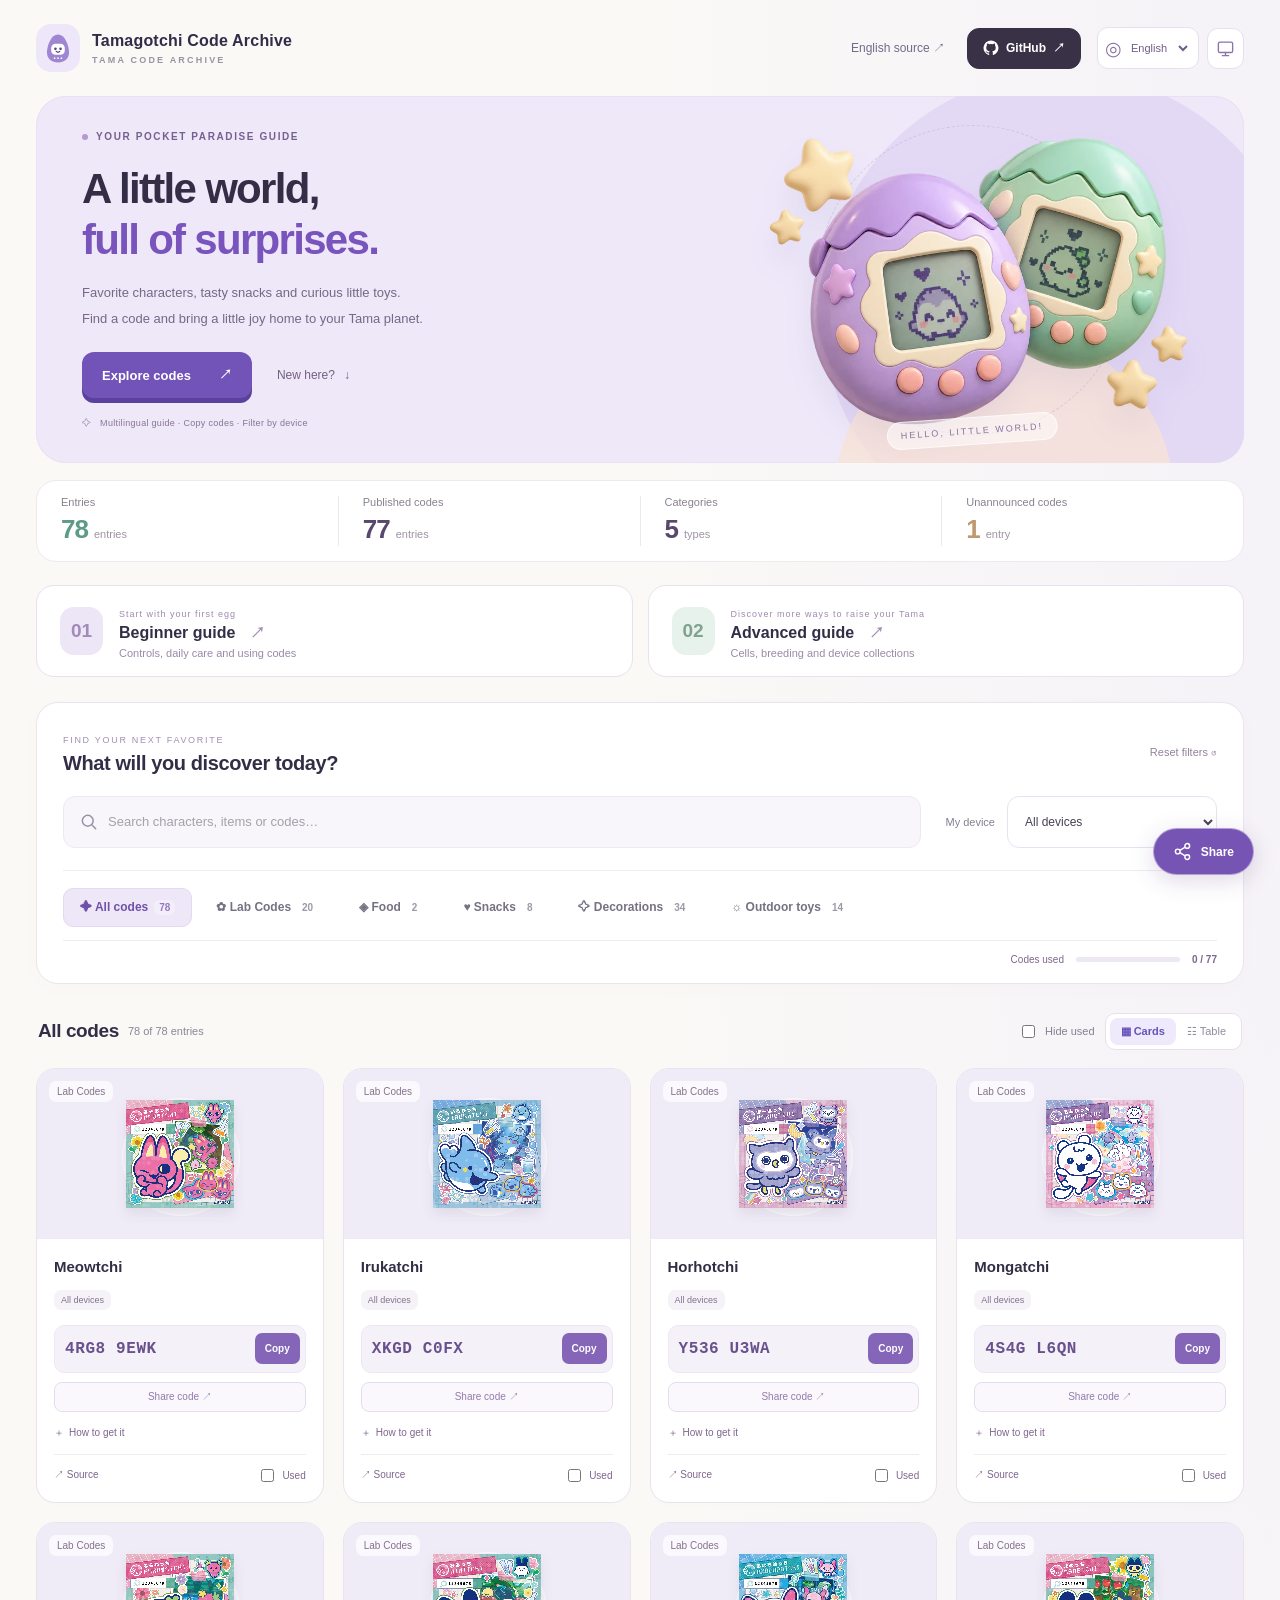
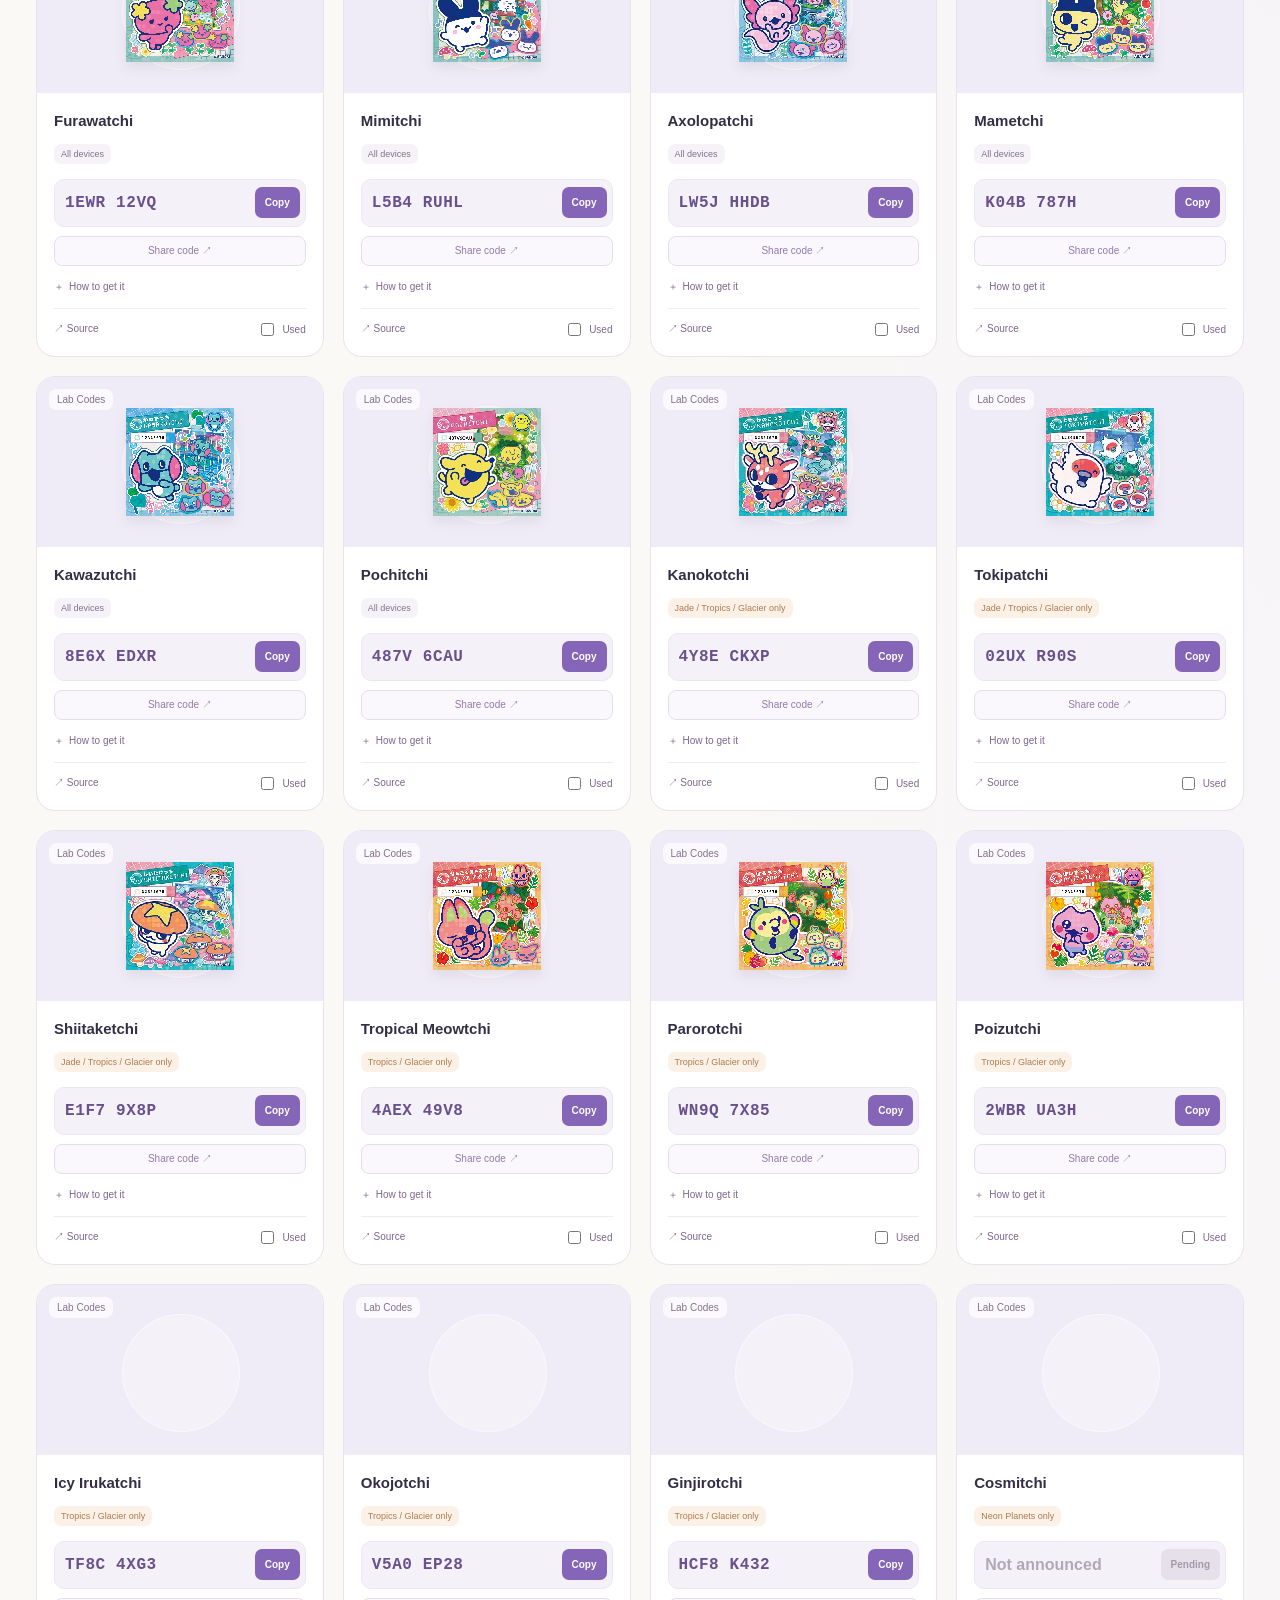
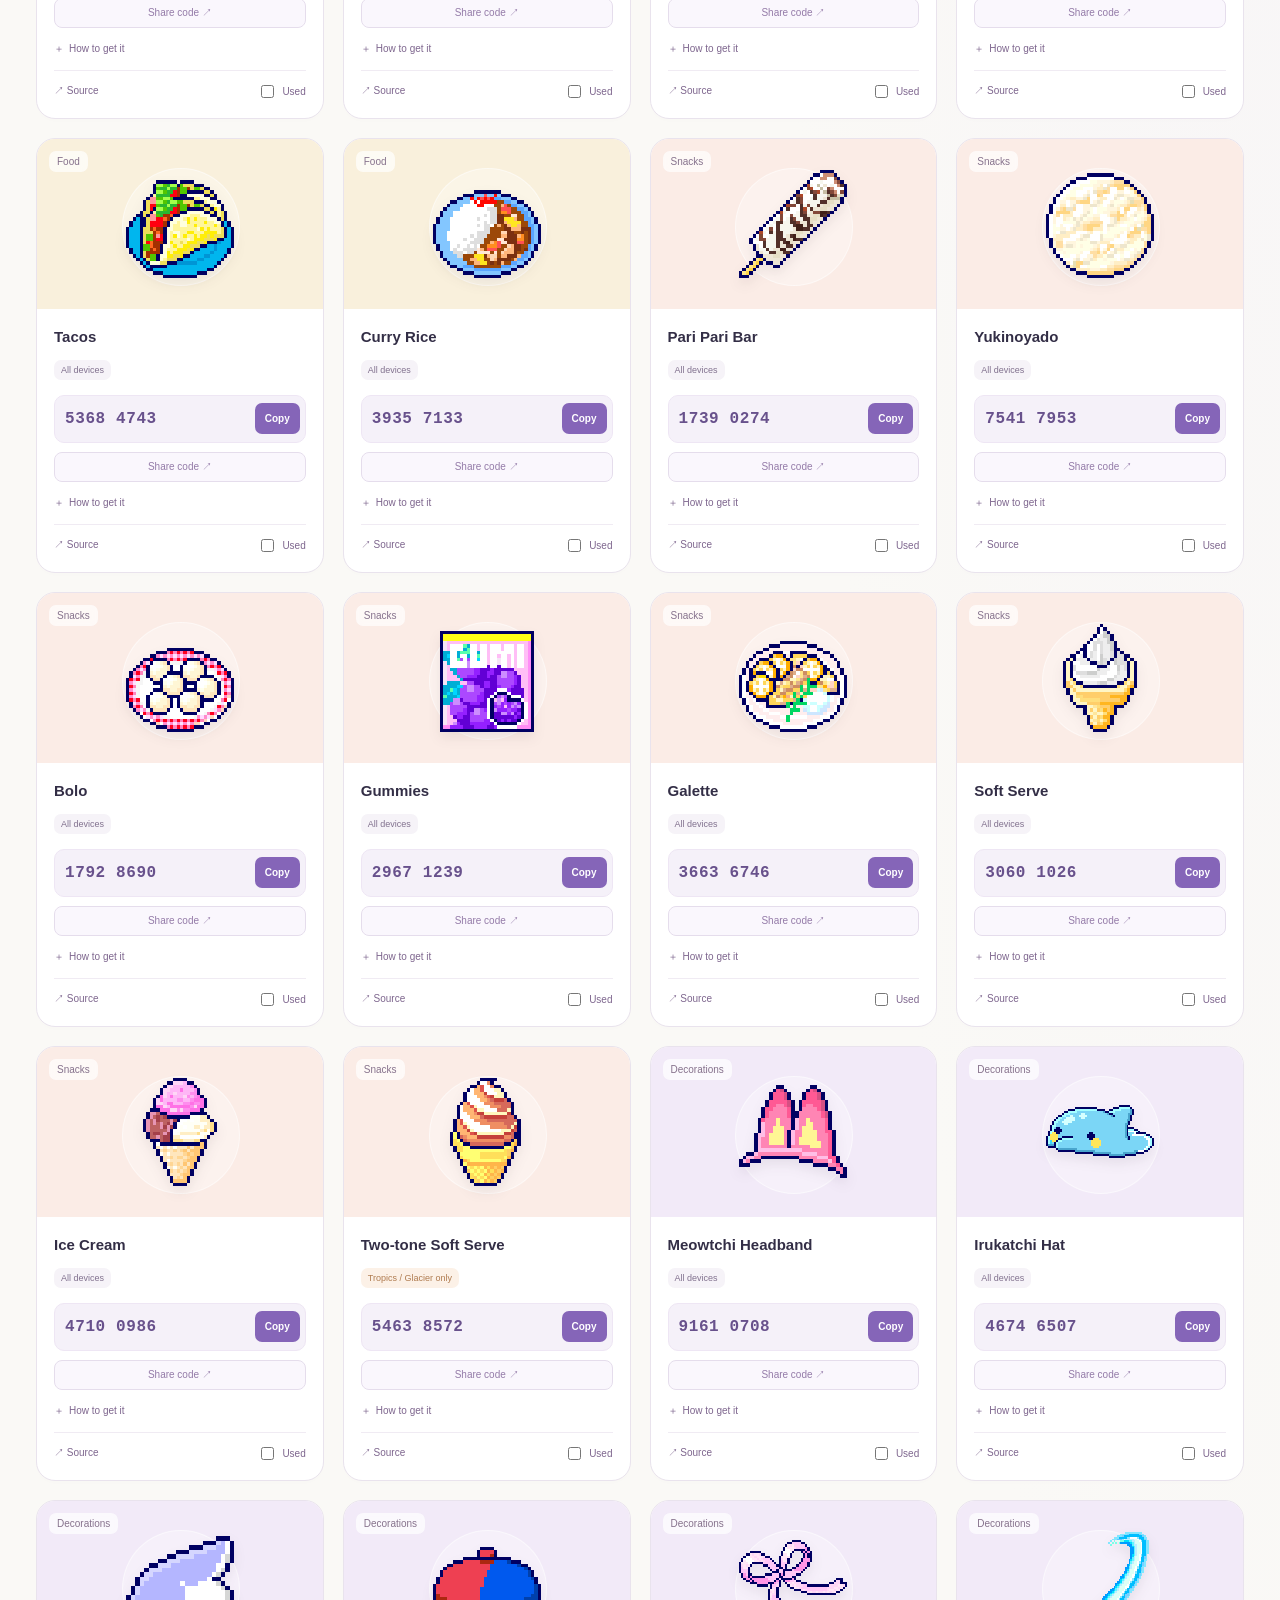
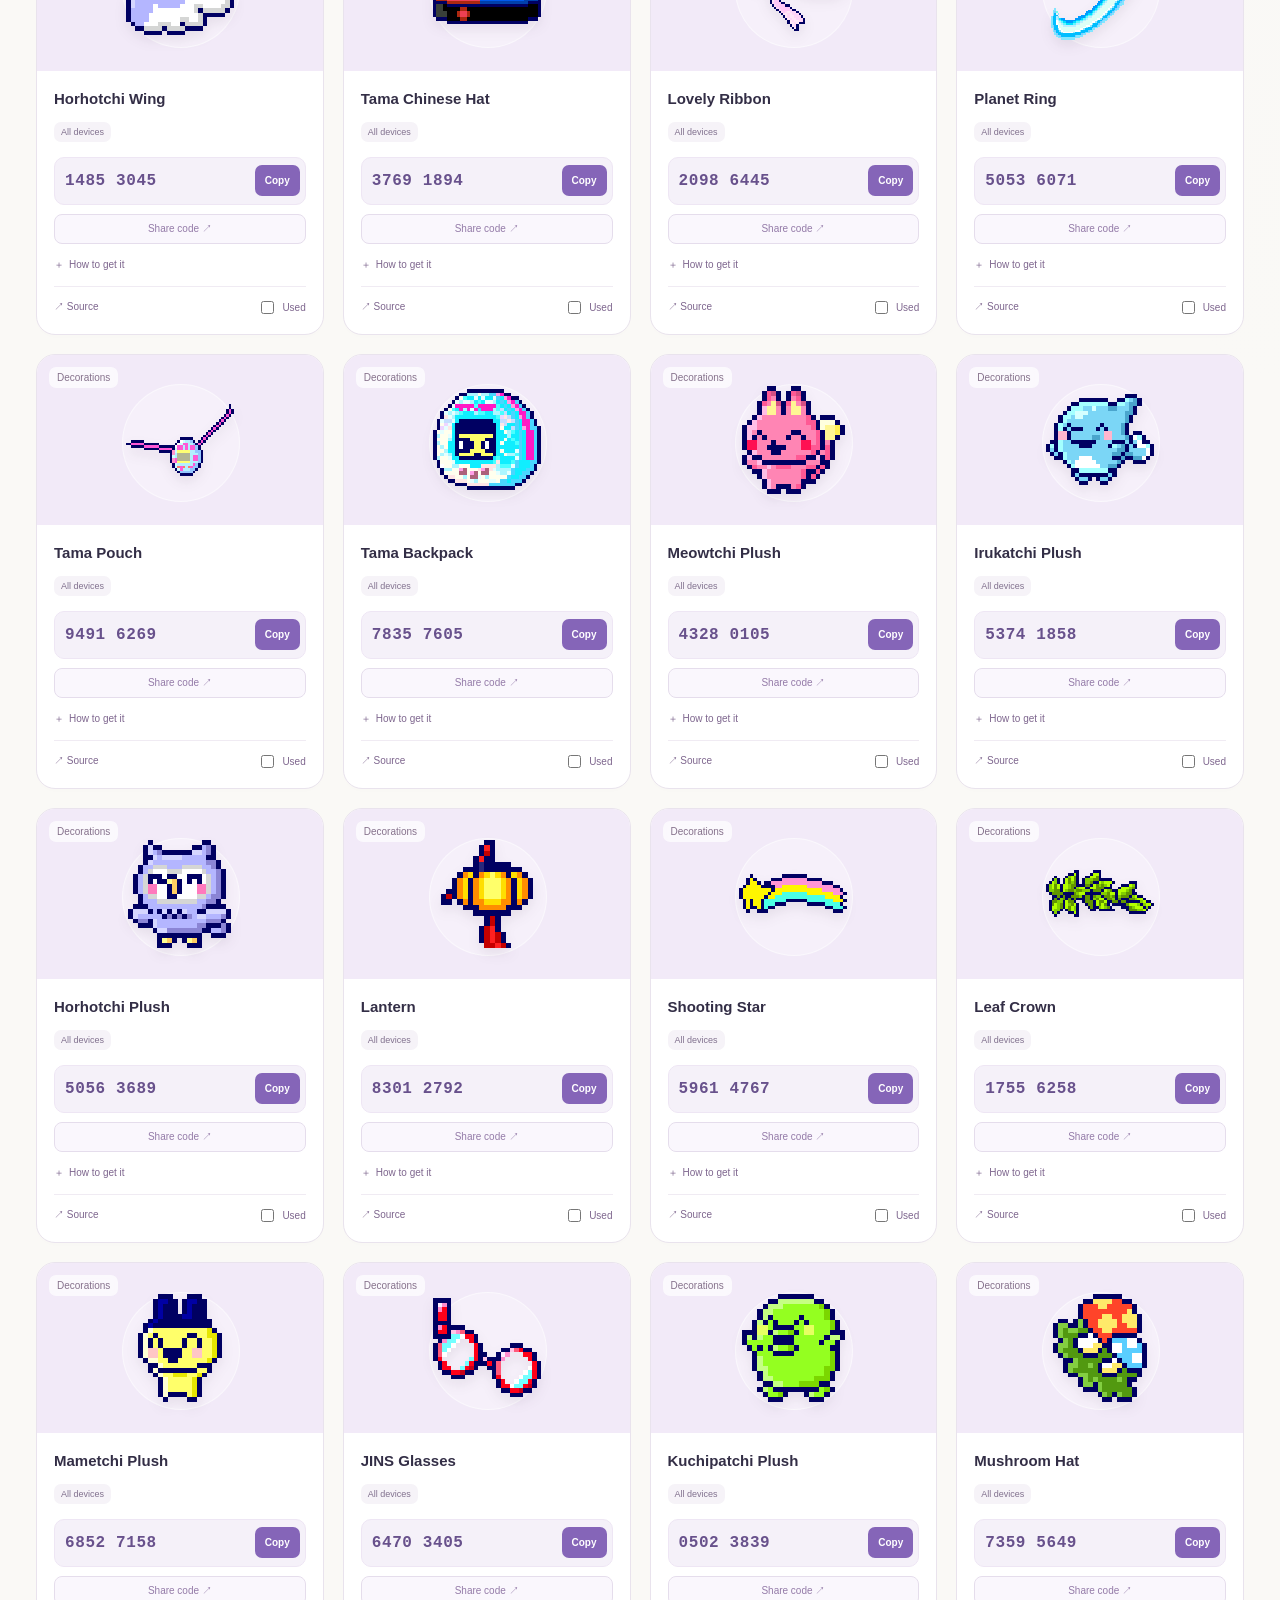
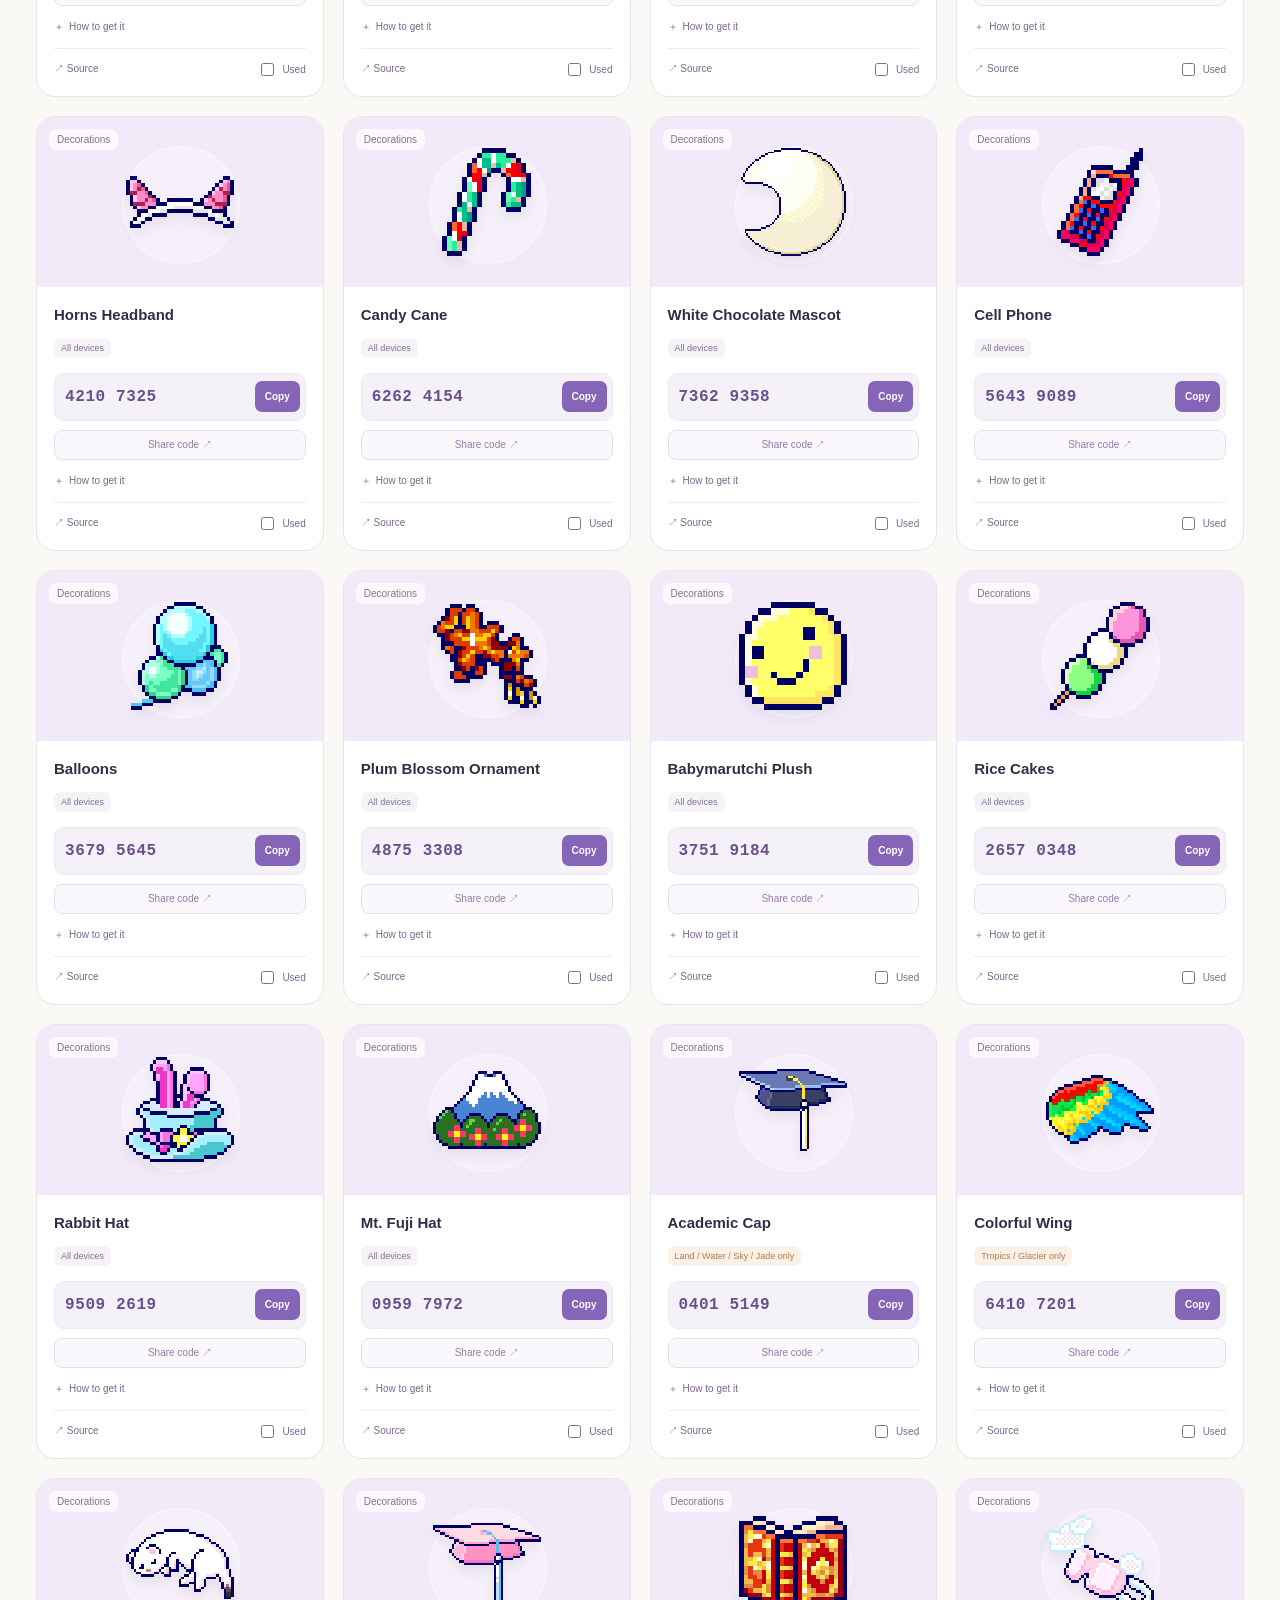
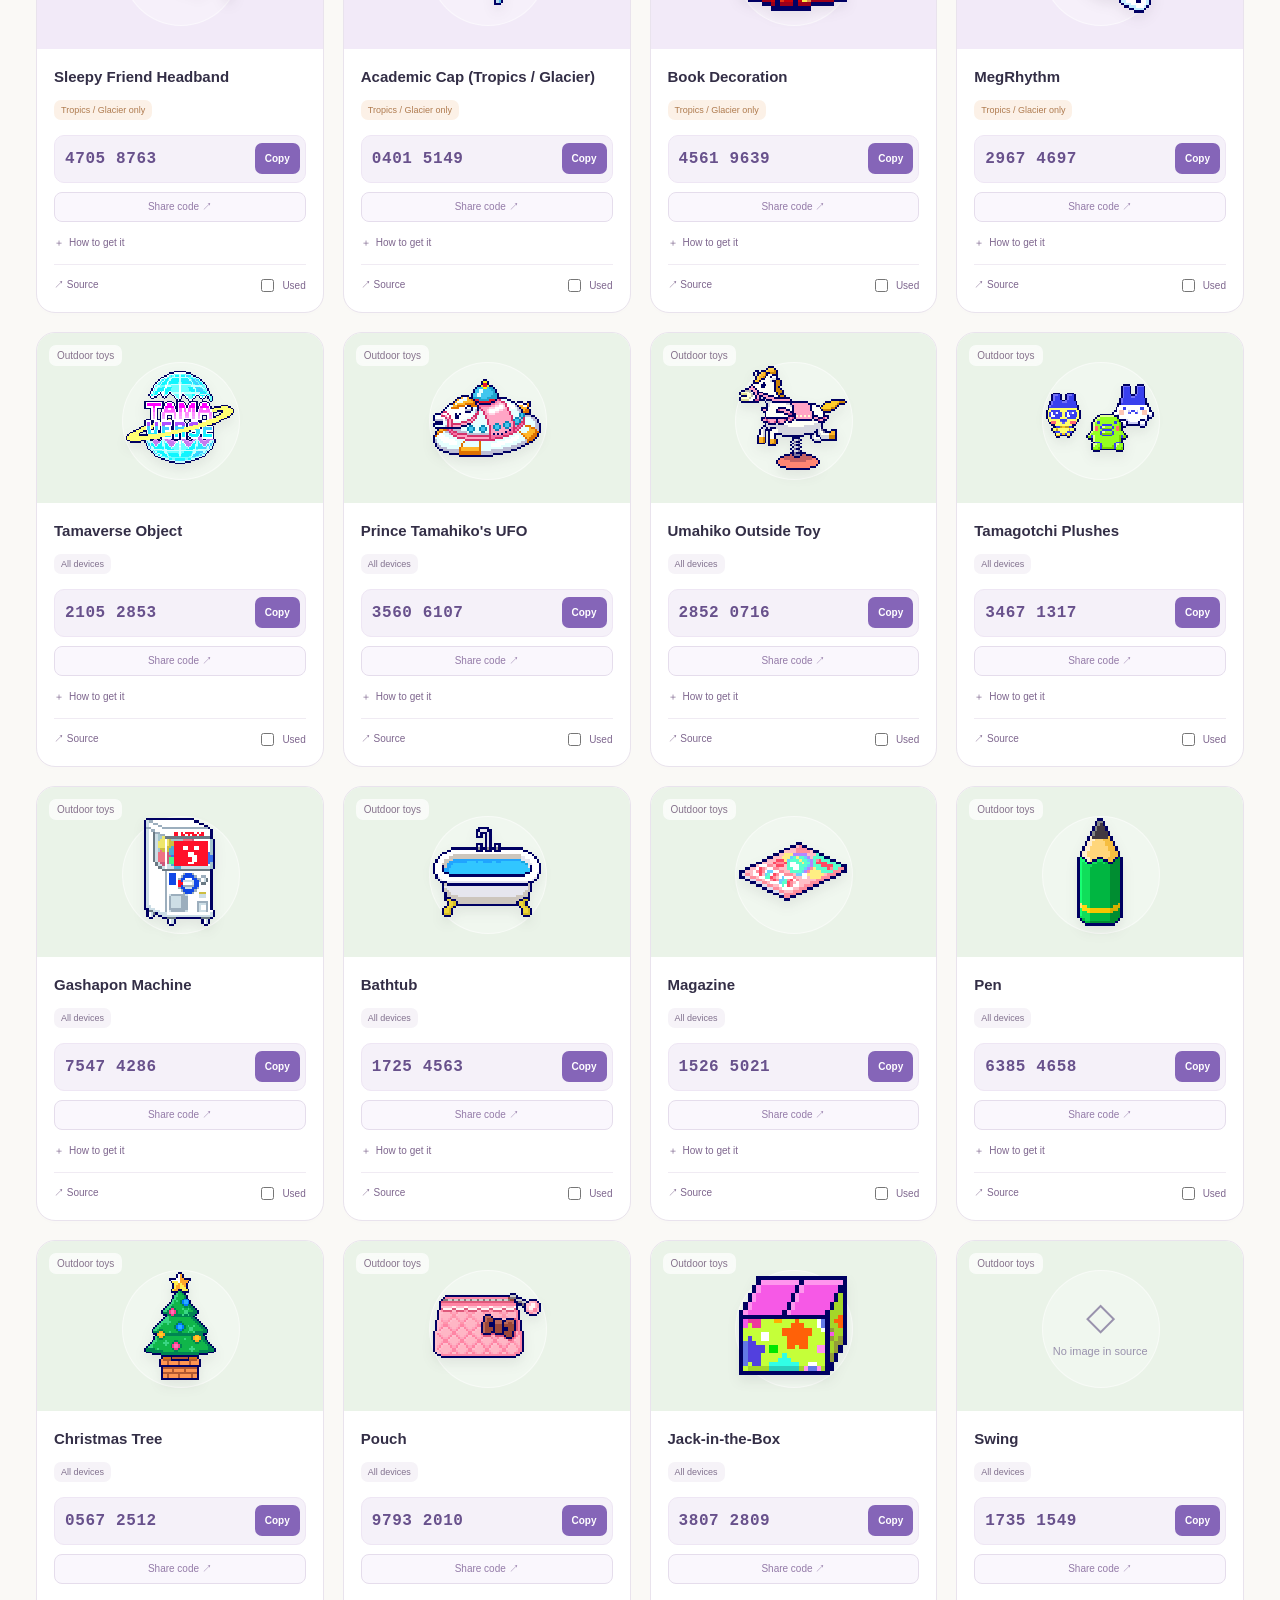
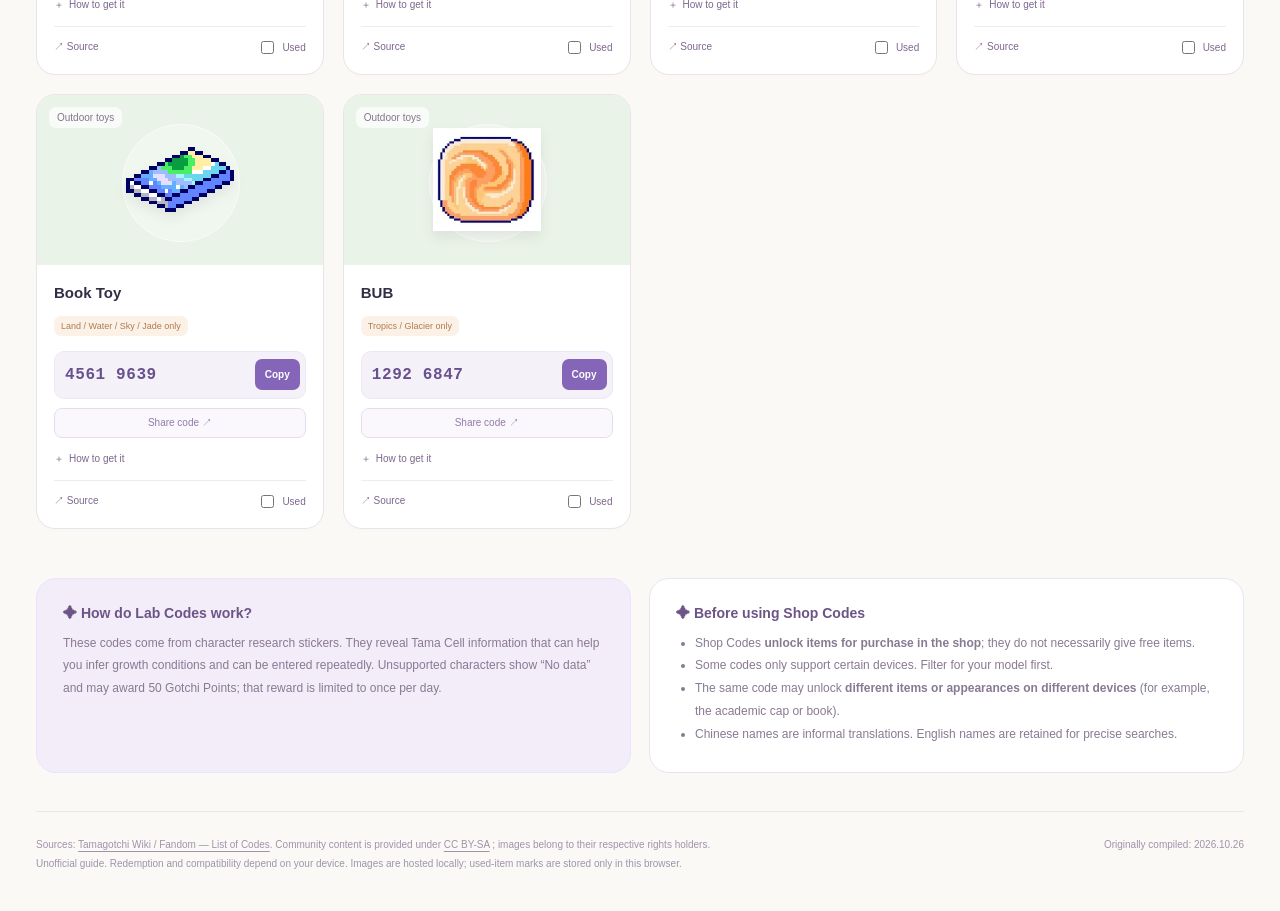
==== public/index.html @ 1f8719a1 "Avoid duplicate search clear controls in WebKit browsers" ====
<!doctype html>
<html lang="zh-CN">
<head><script src="./assets/theme.js?v=20261101-polish2"></script>
<meta charset="UTF-8" />
<meta name="viewport" content="width=device-width, initial-scale=1.0" />
<meta name="color-scheme" content="light" />
<meta name="description" content="拓麻歌子 Tamagotchi Paradise 中文代码图鉴，收录角色贴纸、食物、零食、装饰与户外玩具。支持版本筛选、代码复制及已使用标记。">
<meta name="theme-color" content="#6e57c9">
<link rel="icon" href="./assets/favicon.svg?v=20261101-polish2" type="image/svg+xml">
<title>拓麻歌子 Paradise · 中文代码图鉴</title>
<link rel="stylesheet" href="./assets/styles.css?v=20261101-polish2">
<link rel="stylesheet" href="./assets/refresh.css?v=20261101-polish2">
<link rel="stylesheet" href="./assets/i18n.css?v=20261101-polish2"><script src="./assets/i18n-data.js?v=20261101-polish2" defer></script><script src="./assets/i18n.js?v=20261101-polish2" defer></script><link rel="stylesheet" href="./assets/share.css?v=20261101-polish2"><script type="module" src="./assets/share.js?v=20261101-polish2"></script><link rel="stylesheet" href="./assets/theme.css?v=20261101-polish2"><link rel="stylesheet" href="./assets/polish.css?v=20261101-polish2"><script src="./assets/experience.js?v=20261101-polish2" defer></script></head>
<body>
<a class="skip-link" href="#main">跳到代码列表</a>
<noscript><p class="noscript">请启用 JavaScript 以使用代码图鉴、搜索与筛选。</p></noscript>
<div class="shell">
<header class="topbar"><a href="#top" class="brand"><span class="brandmark"><svg viewBox="0 0 40 40" aria-hidden="true"><path d="M20 4C12 4 7 17 7 25c0 8 6 12 13 12s13-4 13-12C33 17 28 4 20 4Z" fill="currentColor"/><rect x="12" y="15" width="16" height="13" rx="5" fill="#fff"/><circle cx="17" cy="21" r="1.5" fill="#554485"/><circle cx="23" cy="21" r="1.5" fill="#554485"/><path d="M18 24q2 2 4 0" fill="none" stroke="#554485" stroke-width="1.5" stroke-linecap="round"/><circle cx="16" cy="32" r="1" fill="#fff"/><circle cx="20" cy="32" r="1" fill="#fff"/><circle cx="24" cy="32" r="1" fill="#fff"/></svg></span><span class="brandtext"><b>拓麻歌子代码图鉴</b><small>TAMA CODE ARCHIVE</small></span></a><nav class="topbar-links" aria-label="相关链接"><a class="orig-link" href="https://tamagotchi.fandom.com/wiki/Tamagotchi_Paradise/List_of_Codes" target="_blank" rel="noopener noreferrer">查看英文原文 ↗</a><a class="github-link" href="https://github.com/isunky/TamagotchiCode" target="_blank" rel="noopener noreferrer" aria-label="GitHub 仓库"><svg aria-hidden="true" viewBox="0 0 24 24"><path fill="currentColor" d="M12 .8a11.2 11.2 0 0 0-3.54 21.83c.56.1.77-.24.77-.54v-2.1c-3.13.68-3.79-1.33-3.79-1.33-.51-1.3-1.25-1.65-1.25-1.65-1.02-.7.08-.69.08-.69 1.13.08 1.72 1.16 1.72 1.16 1 1.72 2.63 1.22 3.27.94.1-.73.4-1.23.71-1.51-2.5-.28-5.13-1.25-5.13-5.57 0-1.23.44-2.23 1.16-3.02-.12-.28-.5-1.43.1-2.98 0 0 .95-.3 3.08 1.15a10.65 10.65 0 0 1 5.6 0c2.14-1.45 3.08-1.15 3.08-1.15.61 1.55.23 2.7.11 2.98.72.79 1.15 1.79 1.15 3.02 0 4.33-2.63 5.28-5.14 5.56.4.35.76 1.03.76 2.08v3.1c0 .3.2.65.78.54A11.2 11.2 0 0 0 12 .8Z"/></svg><span>GitHub</span><span aria-hidden="true">↗</span></a></nav></header>
<section id="top" class="hero">
  <div class="hero-copy">
    <div class="eyebrow"><span class="dot"></span> 你的 PARADISE 口袋图鉴</div>
    <h1>小小世界，<br><em>藏着好多惊喜。</em></h1>
    <p>喜欢的角色、好吃的零食，还有新奇的小玩具。<br class="desktop-break">找到专属代码，把下一份快乐带回你的拓麻星球。</p>
    <div class="hero-buttons"><a class="primary-link" href="#tools">探索代码图鉴 <span aria-hidden="true">↗</span></a><a class="guide-link" href="./beginner.html">新手怎么玩？ <span aria-hidden="true">↓</span></a></div>
    <div class="hero-caption"><span aria-hidden="true">✧</span> 中文整理 · 一键复制 · 按主机版本查找</div>
  </div>
  <div class="hero-art" aria-hidden="true"><div class="art-orbit"></div><img class="hero-illustration" src="./assets/art/paradise-hero-v2.webp" alt="" width="640" height="640" fetchpriority="high"><span class="art-tag">HELLO, LITTLE WORLD!</span></div>
</section>
<section class="stats" aria-label="收录统计"><div class="stat stat-mint"><div class="stat-label">收录记录</div><strong>78</strong><small>条</small></div><div class="stat"><div class="stat-label">已公开代码</div><strong>77</strong><small>条记录</small></div><div class="stat"><div class="stat-label">兑换类别</div><strong>05</strong><small>大类</small></div><div class="stat stat-yellow"><div class="stat-label">尚未公布代码</div><strong>01</strong><small>条</small></div></section>
<section class="playbook-entry" aria-label="游玩攻略"><a href="./beginner.html"><span class="entry-icon">01</span><div><small>从第一颗蛋开始</small><h2>新手攻略 <span>↗</span></h2><p>操作入门、日常照顾与代码使用</p></div></a><a href="./advanced.html"><span class="entry-icon">02</span><div><small>解锁养成的更多可能</small><h2>进阶攻略 <span>↗</span></h2><p>细胞观察、遗传配对与版本收藏</p></div></a></section>
<section id="tools" class="toolbar" aria-label="筛选工具"><div class="toolbar-heading"><div><span class="tiny-label">FIND YOUR NEXT FAVORITE</span><h2>今天，想发现什么？</h2></div><button type="button" class="reset-filters" id="clear-filters">重置筛选 ↺</button></div><div class="toolbar-top"><div class="searchbox"><span class="search-icon" aria-hidden="true"><svg viewBox="0 0 24 24" fill="none" stroke="currentColor" stroke-width="1.8"><circle cx="10.5" cy="10.5" r="6.5"/><path d="m16 16 4 4" stroke-linecap="round"/></svg></span><input id="search" type="search" placeholder="搜搜角色、物品名称或代码…" autocomplete="off" aria-label="搜索代码"><button type="button" id="search-clear" class="search-clear" aria-label="清空搜索" hidden>×</button></div><div class="selectwrap"><label for="version">我的主机版本</label><select id="version"><option value="*">全部版本 · 不筛选</option><option value="land">粉色陆地 Land</option><option value="water">蓝色海洋 Water</option><option value="sky">紫色天空 Sky</option><option value="jade">翡翠森林 Jade</option><option value="tropics">橙色热带 Tropics</option><option value="glacier">白色冰川 Glacier</option><option value="neon">霓虹星球 Neon Planets</option></select></div></div><nav id="tabs" class="tabs" aria-label="类别选择"></nav><div id="filter-chips" class="filter-chips" aria-label="当前筛选条件" hidden></div><div class="collection-status"><span>使用进度</span><progress id="used-progress" value="0" max="77" aria-label="代码使用进度"></progress><strong id="used-count" aria-live="polite">0 / 77</strong></div></section>
<div class="info"><div class="section-title"><h2 id="list-title">全部代码</h2><span class="result" id="result-count" role="status" aria-live="polite"></span></div><div class="actions"><label class="switch" title="隐藏已经标记为使用过的代码"><input id="hide-used" type="checkbox">隐藏已使用</label><div class="view"><button id="view-grid" class="active" type="button">▦ 图鉴</button><button id="view-table" type="button">☷ 表格</button></div></div></div>
<main id="main" tabindex="-1"><div id="grid" class="grid"></div><div id="table-view" class="table-view"></div><section id="empty" class="empty"><div class="face">◕‿◕</div><h3>没有匹配的代码</h3><p>试试其他关键词、类别或主机版本。</p><button type="button" class="copy" id="reset" style="margin:10px auto 0;padding:12px 24px">清除筛选</button></section></main>
<section id="guide" class="notes"><article class="note-box purple"><h3>✦ 实验室角色码怎么用？</h3><p>这些代码来自角色研究贴纸。输入后可查看对应角色的「Tama Cells（拓麻细胞）」信息，帮助推测获得该角色的条件。贴纸代码可以重复输入。若该角色不在当前主机版本中，会显示“无数据”，并有机会获得 50 Gotchi Points 补偿；该 50G 奖励每天最多领取一次。</p></article><article class="note-box"><h3>✦ 商店兑换码注意事项</h3><ul><li>商店代码用于<strong>解锁商店里的可购买物品</strong>，并不一定直接免费发放。</li><li>部分代码仅支持特定版本；请选择自己的主机版本筛选。</li><li>相同的代码在不同版本可能对应<strong>不同物品或外观</strong>（例如学士帽、书本）。</li><li>角色的中文称呼为方便阅读的意译；准确查找可使用保留的英文名称。</li></ul></article></section>
<footer class="footer"><div>资料来源：<a href="https://tamagotchi.fandom.com/wiki/Tamagotchi_Paradise/List_of_Codes" target="_blank" rel="noopener">Tamagotchi Wiki / Fandom — List of Codes</a>。原站社群内容依据 <a href="https://www.fandom.com/licensing" target="_blank" rel="noopener">CC BY-SA</a> 许可提供，图片版权归各原权利人所有。<br>本页为非官方中文整理，兑换成功与兼容性请以实际设备为准。图片已保存在本站，无需连接原 Wiki 加载。使用标记仅保存在当前浏览器。</div><div class="date">原整理日期：2026.10.26</div></footer>
</div>
<div id="toast" class="toast" role="status" aria-live="polite"></div><div id="lightbox" class="lightbox" role="dialog" aria-modal="true" aria-label="放大查看图片"><button type="button" class="close-lightbox" aria-label="关闭">×</button><figure><img id="big-image" alt=""><figcaption id="big-caption"></figcaption></figure></div>
<script src="./assets/data.js?v=20261101-polish2" defer></script>
<script src="./assets/archive-utils.js?v=20261101-polish2" defer></script>
<script src="./assets/app.js?v=20261101-polish2" defer></script>
</body>
</html>
---- public/assets/styles.css ----
:root{--paper:#fbfaf7;--ink:#282637;--muted:#78758a;--line:#eae7ec;--purple:#6e57c9;--purple-dark:#51439d;--coral:#ff756a;--mint:#c9f3e7;--yellow:#fff0b7;--panel:#fff;--shadow:0 8px 30px rgba(56,45,92,.07)}
*{box-sizing:border-box}html{scroll-behavior:smooth}body{margin:0;background:var(--paper);color:var(--ink);font-family:-apple-system,BlinkMacSystemFont,"PingFang SC","Microsoft YaHei",'Noto Sans CJK SC',sans-serif;-webkit-font-smoothing:antialiased}button,input,select{font:inherit}button{cursor:pointer}a{color:inherit}
.shell{max-width:1360px;margin:auto;padding:0 34px}.topbar{height:84px;display:flex;align-items:center;justify-content:space-between;gap:16px}.brand{display:flex;gap:12px;align-items:center;text-decoration:none;color:#312d48}.brandmark{width:41px;height:41px;border-radius:14px;display:grid;place-items:center;background:#eae5ff;color:#6d54c4;font-weight:900;font-size:23px;box-shadow:inset 0 -3px 0 #d6cbfd}.brandtext b{display:block;font-size:17px;letter-spacing:.2px}.brandtext small{display:block;margin-top:1px;color:#9994a5;font-size:10px;letter-spacing:2px;font-weight:800}.topbar-links{display:flex;align-items:center;gap:9px}.orig-link,.github-link{text-decoration:none;border:1px solid #eae5ef;border-radius:30px;padding:10px 13px;font-size:12px;display:flex;align-items:center;justify-content:center;gap:7px;white-space:nowrap;transition:background .16s,border-color .16s,color .16s,transform .16s}.orig-link{background:#fff;color:#736b89}.orig-link:hover{border-color:#bdadee;color:var(--purple)}.github-link{background:#312d48;border-color:#312d48;color:#fff;font-weight:700}.github-link svg{width:16px;height:16px}.github-link:hover{background:#51439d;border-color:#51439d;transform:translateY(-1px)}
.hero{position:relative;min-height:273px;border-radius:28px;overflow:hidden;background:#eeeaff;padding:45px 52px;display:flex;align-items:center;box-shadow:inset 0 0 0 1px #e9e2fc}.hero:before{content:"";position:absolute;right:-60px;top:-105px;width:450px;height:450px;border-radius:50%;background:#e0d5ff}.hero:after{content:"";position:absolute;right:230px;bottom:-115px;width:300px;height:300px;border-radius:50%;background:#fff8db;opacity:.8}.hero-copy{position:relative;z-index:2;max-width:720px}.eyebrow{display:flex;gap:8px;align-items:center;font-size:12px;color:#745fb6;font-weight:800;letter-spacing:1.5px;margin-bottom:17px}.eyebrow .dot{width:7px;height:7px;border-radius:50%;background:var(--coral)}h1{margin:0;font-size:clamp(29px,4vw,48px);letter-spacing:-1.1px;line-height:1.23;font-weight:850}h1 em{font-style:normal;color:#7660d0}.hero p{font-size:14px;color:#6c638e;max-width:630px;line-height:1.95;margin:15px 0 0}.hero-art{position:absolute;z-index:2;right:45px;bottom:-26px;display:flex;align-items:flex-end;transform:rotate(-7deg)}.hero-art .sample{width:126px;height:146px;border-radius:28px;background:rgba(255,255,255,.93);border:5px solid #fff;box-shadow:0 13px 25px rgba(64,47,120,.15);display:flex;align-items:center;justify-content:center;position:relative}.hero-art .sample:first-child{transform:translate(22px,18px) rotate(-12deg);background:#d5f7ef}.hero-art .sample:last-child{transform:translate(-14px,3px) rotate(13deg);background:#ffddd0}.hero-art img{width:96px;height:106px;object-fit:contain;image-rendering:pixelated;filter:drop-shadow(0 5px 4px rgba(0,0,0,.06))}.spark{position:absolute;color:#ff9674;font-size:30px;font-weight:900;z-index:3}.spark.one{right:55px;top:28px}.spark.two{right:310px;bottom:27px;color:#927ad3}
.stats{display:flex;flex-wrap:wrap;align-items:stretch;gap:13px;margin:22px 0 31px}.stat{flex:1;min-width:140px;background:#fff;border:1px solid #eeeaf0;border-radius:18px;padding:19px 21px}.stat-label{color:#898393;font-size:12px;margin-bottom:7px}.stat strong{font-size:28px;line-height:1.25;letter-spacing:-1px}.stat small{font-size:11px;color:#a3a0aa;margin-left:6px}.stat.stat-mint{background:#e8faf5;border-color:#ddf2ec}.stat.stat-yellow{background:#fff7dd;border-color:#ffefbe}
.toolbar{position:relative;border-radius:22px;border:1px solid #eae5ed;background:#fff;box-shadow:var(--shadow);padding:21px 23px 18px}.toolbar-top{display:flex;align-items:center;gap:14px;justify-content:space-between}.searchbox{position:relative;flex:1;max-width:680px}.searchbox .search-icon{position:absolute;left:16px;top:50%;transform:translateY(-50%);color:#9790a9;font-size:20px;line-height:1}.searchbox input{width:100%;height:48px;border:1px solid #e9e5eb;background:#faf9fc;border-radius:13px;outline:none;padding:0 16px 0 44px;font-size:14px;color:#373046}.searchbox input:focus{border-color:#afa2df;box-shadow:0 0 0 3px #ede8ff}.searchbox input::placeholder{color:#a5a0ad}.selectwrap{display:flex;align-items:center;gap:10px}.selectwrap label{font-size:12px;color:#858093;white-space:nowrap}.selectwrap select{background:#fff;border:1px solid #e8e5ec;border-radius:12px;padding:12px 32px 12px 13px;font-size:12px;color:#484154;min-height:44px;max-width:260px}.tabs{margin-top:19px;display:flex;flex-wrap:wrap;gap:8px}.tab{border:1px solid transparent;border-radius:12px;padding:11px 15px;background:transparent;font-size:13px;font-weight:650;color:#777183;white-space:nowrap;transition:background .15s}.tab:hover{background:#f7f4fc}.tab.active{background:#6f59c8;color:#fff;box-shadow:0 3px 8px #b7a5f26b}.tab .count{font-size:11px;opacity:.72;margin-left:6px}
.info{display:flex;align-items:center;justify-content:space-between;gap:15px;margin:28px 2px 17px}.section-title{display:flex;align-items:center;gap:9px}.section-title h2{margin:0;font-size:20px;letter-spacing:-.4px}.section-title .result{font-size:12px;color:#8c8599;font-weight:500}.actions{display:flex;align-items:center;gap:10px}.view{border:1px solid #e6e1ed;background:#fff;border-radius:11px;display:flex;padding:4px}.view button{border:0;background:transparent;color:#938d9e;padding:7px 11px;border-radius:8px;font-size:12px}.view button.active{background:#eee9fb;color:#6652bb;font-weight:750}.switch{font-size:12px;color:#868092;display:flex;gap:7px;align-items:center;cursor:pointer}.switch input{accent-color:#735cca;cursor:pointer}
.grid{display:grid;grid-template-columns:repeat(4,minmax(0,1fr));gap:17px;padding-bottom:27px}.item{min-width:0;position:relative;background:#fff;border:1px solid #eeebef;border-radius:20px;overflow:hidden;transition:box-shadow .2s,transform .2s}.item:hover{transform:translateY(-3px);box-shadow:0 14px 36px rgba(53,41,83,.11)}.item.used{opacity:.62}.item-top{position:relative;height:166px;display:flex;align-items:center;justify-content:center;background:#f0edff;border-bottom:1px solid #f0edf1}.item[data-cat="food"] .item-top{background:#fff1d9}.item[data-cat="snack"] .item-top{background:#fff0e9}.item[data-cat="deco"] .item-top{background:#f4edff}.item[data-cat="toy"] .item-top{background:#eaf8ee}.item-top:before{content:"";display:block;position:absolute;width:120px;height:120px;border-radius:50%;background:rgba(255,255,255,.53);top:22px;left:calc(50% - 60px)}.sprite{position:relative;z-index:1;width:112px;height:112px;object-fit:contain;image-rendering:pixelated;cursor:zoom-in;filter:drop-shadow(0 6px 6px rgba(47,32,52,.08));transition:transform .2s}.item:hover .sprite{transform:scale(1.06)}.no-img{position:relative;z-index:1;display:flex;flex-direction:column;align-items:center;gap:7px;color:#9992ad;font-size:11px}.no-img .ico{font-size:38px}.cat-label{position:absolute;top:13px;left:14px;z-index:2;border-radius:8px;background:rgba(255,255,255,.82);backdrop-filter:blur(3px);font-weight:650;font-size:11px;color:#72677f;padding:6px 9px}.item-body{padding:17px 17px 15px}.item-name{font-size:16px;font-weight:800;line-height:1.4;min-height:22px}.item-en{font-size:11px;color:#9c95a5;margin-top:4px;white-space:nowrap;text-overflow:ellipsis;overflow:hidden}.edition{display:inline-flex;align-items:center;margin-top:12px;border-radius:7px;background:#f5f3f8;color:#837990;font-size:10px;padding:5px 8px;max-width:100%}.edition.restricted{background:#fff0e8;color:#bf754c}.codebox{margin-top:15px;display:flex;align-items:center;gap:8px;background:#f7f5fa;border-radius:11px;min-height:50px;padding:5px 6px 5px 12px}.code{font-weight:800;font-size:18px;letter-spacing:1.1px;color:#463d6c;white-space:nowrap;font-family:ui-monospace,Consolas,Monaco,'Courier New',monospace;font-variant-numeric:tabular-nums}.code.pending{font-family:inherit;letter-spacing:0;color:#b0a8b9;font-size:13px}.copy{margin-left:auto;border:0;background:#735fc7;color:#fff;border-radius:8px;padding:10px 10px;font-size:11px;font-weight:750;white-space:nowrap;min-width:42px}.copy:hover{background:#5740b0}.copy:disabled{background:#e5e0ea;color:#a49baa;cursor:not-allowed}.item-note{font-size:11px;line-height:1.65;color:#8b8493;min-height:39px;margin-top:13px;display:-webkit-box;-webkit-line-clamp:2;-webkit-box-orient:vertical;overflow:hidden}.item-foot{margin-top:13px;padding-top:11px;border-top:1px solid #f0edf3;display:flex;justify-content:space-between;align-items:center}.source-btn{font-size:11px;color:#8275b6;text-decoration:none}.source-btn:hover{text-decoration:underline}.mark{display:flex;gap:5px;align-items:center;font-size:11px;color:#9991a3;cursor:pointer}.mark input{accent-color:#745bca}
.empty{display:none;text-align:center;padding:85px 15px;background:#fff;border:1px dashed #dcd5e8;border-radius:20px;margin-bottom:26px}.empty .face{font-size:41px}.empty h3{font-size:18px}.empty p{font-size:13px;color:#928a9b}
.table-view{display:none;background:#fff;border:1px solid #e9e5ee;border-radius:17px;overflow:auto;margin-bottom:26px}.table-view table{width:100%;border-collapse:collapse;min-width:830px}.table-view th{text-align:left;background:#f7f5fb;color:#8c839e;font-size:11px;padding:15px 16px;white-space:nowrap;letter-spacing:.2px}.table-view td{border-top:1px solid #f2eff4;padding:12px 16px;font-size:12px;color:#635d70;vertical-align:middle}.table-view .tiny-img{width:52px;height:52px;object-fit:contain;image-rendering:pixelated;background:#f6f2ff;border-radius:9px}.table-view .t-name{font-size:13px;font-weight:800;color:#342f42}.table-view small{display:block;color:#9892a4;margin-top:5px}.table-view .copy{margin:0 0 0 8px}.table-view .code{font-size:15px}.table-view tr.used{opacity:.55}
.notes{margin:27px 0 38px;display:grid;grid-template-columns:1fr 1fr;gap:15px}.note-box{border-radius:20px;background:#fff;padding:21px 23px;border:1px solid #eeeaf1}.note-box h3{margin:0 0 11px;font-size:15px}.note-box p,.note-box li{color:#757080;line-height:1.9;font-size:12px;margin:0}.note-box ul{margin:0;padding-left:19px}.note-box.purple{background:#f2edff;border-color:#eae3ff}.footer{padding:20px 0 48px;border-top:1px solid #e9e5eb;color:#8f8998;display:flex;justify-content:space-between;gap:15px;font-size:11px;line-height:1.9}.footer a{text-underline-offset:3px}.footer .date{white-space:nowrap}
.toast{position:fixed;z-index:99;bottom:26px;left:50%;transform:translate(-50%,70px);border-radius:100px;background:#332948;color:#fff;font-size:13px;padding:13px 21px;box-shadow:0 8px 25px #30284a44;opacity:0;pointer-events:none;transition:all .25s}.toast.on{opacity:1;transform:translate(-50%,0)}.lightbox{display:none;position:fixed;inset:0;z-index:101;background:rgba(22,19,32,.77);place-items:center;padding:30px;backdrop-filter:blur(5px)}.lightbox.open{display:grid}.lightbox figure{margin:0;text-align:center;color:#fff}.lightbox img{max-width:min(68vw,460px);max-height:65vh;object-fit:contain;image-rendering:pixelated;background:#fff;border-radius:24px;padding:26px}.lightbox figcaption{margin-top:17px;font-size:15px}.close-lightbox{position:fixed;top:25px;right:30px;background:#fff;border:0;border-radius:50%;width:44px;height:44px;font-size:22px}
@media(max-width:1150px){.grid{grid-template-columns:repeat(3,minmax(0,1fr))}.hero-art{right:15px;opacity:.85;transform:scale(.9) rotate(-7deg);transform-origin:bottom right}.hero-copy{max-width:65%}}
@media(max-width:820px){.shell{padding:0 20px}.topbar{height:75px}.hero{min-height:240px;padding:36px 32px}.hero-copy{max-width:100%}.hero-art{display:none}.grid{grid-template-columns:repeat(2,minmax(0,1fr))}.toolbar-top{flex-wrap:wrap}.searchbox{max-width:none;width:100%;flex:auto}.selectwrap{width:100%;justify-content:space-between}.selectwrap select{max-width:100%;flex:1}.notes{grid-template-columns:1fr}.footer{flex-direction:column}}
@media(max-width:540px){.shell{padding:0 13px}.brandmark{width:36px;height:36px;border-radius:12px}.brandtext b{font-size:14px}.orig-link,.github-link{font-size:11px;padding:8px 10px}.hero{border-radius:20px;padding:33px 24px;min-height:218px}.hero h1{font-size:31px}.hero p{font-size:12px}.stats{display:grid;grid-template-columns:repeat(2,minmax(0,1fr));gap:10px;margin:13px 0 19px}.stat{min-width:0;border-radius:14px;padding:13px 14px}.stat strong{font-size:23px}.toolbar{padding:15px 13px}.tabs{gap:5px}.tab{padding:9px 10px;font-size:11px}.tab .count{display:none}.info{flex-direction:column;align-items:flex-start}.actions{width:100%;justify-content:space-between}.grid{gap:10px}.item{border-radius:15px}.item-top{height:115px}.sprite{height:83px;width:83px}.item-top:before{height:88px;width:88px;left:calc(50% - 44px);top:13px}.item-body{padding:11px}.item-name{font-size:13px;min-height:35px}.item-en{font-size:10px}.edition{font-size:9px;line-height:1.4}.codebox{padding:6px;margin-top:12px;gap:3px}.code{font-size:13px;letter-spacing:.1px}.copy{font-size:10px;min-width:0;padding:9px 7px}.item-note{font-size:10px;min-height:48px}.item-foot{font-size:10px}.cat-label{font-size:9px;top:8px;left:8px;padding:4px 6px}.footer{padding-bottom:28px}}
@media print{body{background:#fff}.toolbar,.topbar .orig-link,.actions,.copy,.mark,.toast,.lightbox{display:none!important}.hero{padding:25px;min-height:140px}.hero-art{display:none}.grid{grid-template-columns:repeat(4,minmax(0,1fr))}.item{break-inside:avoid}.item-top{height:130px}.notes{break-inside:avoid}}
.skip-link{position:fixed;top:10px;left:10px;z-index:200;padding:12px 18px;background:#fff;color:var(--purple);border-radius:10px;transform:translateY(-150%)}.skip-link:focus{transform:none}.noscript{padding:16px;text-align:center;background:var(--yellow)}
:focus-visible{outline:3px solid var(--purple);outline-offset:4px}#main:focus{outline:none}.item-en{color:#797183}.item-note{color:#706979}.result{min-width:85px}[hidden]{display:none!important}
@media(min-width:821px){.hero-copy{max-width:65%}}
@media(max-width:379px){.grid{grid-template-columns:1fr}.item-top{height:150px}.sprite{width:110px;height:110px}.item-name{min-height:0}.item-note{min-height:0}.code{font-size:18px}.actions{flex-wrap:wrap;gap:12px}.brand{gap:8px}.brandmark{width:32px;height:32px;font-size:19px}.brandtext b{font-size:12px}.brandtext small{font-size:8px;letter-spacing:1px}.topbar{gap:6px}.topbar-links{gap:5px}.orig-link,.github-link{font-size:10px;padding:7px 8px}.github-link{gap:4px}.github-link svg{width:14px;height:14px}}
@media(prefers-reduced-motion:reduce){html{scroll-behavior:auto}*,*:before,*:after{animation:none!important;transition:none!important}.item:hover,.item:hover .sprite{transform:none}}

.selectwrap select{min-width:0}
---- public/assets/refresh.css ----
/* Paradise refresh: warm paper, lavender ink and soft collectible-toy details. */
.playbook-entry{display:grid;grid-template-columns:1fr 1fr;gap:16px;margin:-10px 0 28px}.playbook-entry>a{display:flex;align-items:center;gap:20px;background:#fff;border:1px solid #e8e1ef;border-radius:18px;padding:22px 25px;text-decoration:none;transition:transform .2s,border-color .2s}.playbook-entry>a:hover{transform:translateY(-2px);border-color:#bda7d5}.entry-icon{display:grid;place-items:center;flex-shrink:0;width:52px;height:60px;border-radius:17px;background:#ede6f7;font-size:22px;font-weight:800;color:#a28ab9}.playbook-entry>a:last-child .entry-icon{background:#e7f2ec;color:#80a28e}.playbook-entry small{font-size:9px;letter-spacing:1px;color:#a08aaf}.playbook-entry h2{font-size:18px;margin:5px 0}.playbook-entry h2 span{font-size:15px;color:#a68cb6;margin-left:10px}.playbook-entry p{font-size:11px;color:#9b8aa6;margin:5px 0 0}@media(max-width:540px){.playbook-entry{grid-template-columns:1fr;gap:10px;margin:0 0 22px}.playbook-entry>a{padding:16px 18px;gap:17px}.entry-icon{width:42px;height:49px;font-size:18px}.playbook-entry h2{font-size:16px}.playbook-entry p{font-size:10px}}
:root{--paper:#faf9f6;--ink:#332e46;--purple:#7254c6;--muted:#797382;--line:#e8e3ef}
body{background:radial-gradient(ellipse at 100% 0,#eee8fb66,transparent 35%),var(--paper)}
.shell{max-width:1280px;padding:0 36px}
.topbar{height:96px}.brandmark{background:#eee7fa;box-shadow:none;width:44px;height:48px;border-radius:15px;color:#9e86d2}.brandmark svg{width:34px;height:38px}.brandtext b{font-size:16px}.brandtext small{font-size:9px;letter-spacing:2.2px;margin-top:5px}.orig-link{border:0;background:none}.github-link{border-radius:12px;background:#393247;border-color:#393247;padding:11px 15px}
.hero{min-height:395px;padding:48px 48px 42px;border-radius:30px;background:#eee8f9;box-shadow:inset 0 0 0 1px #e9e0f5;isolation:isolate}
.hero:before{width:480px;height:480px;right:-58px;top:-24px;background:#e3d9f5}.hero:after{width:340px;height:340px;right:70px;bottom:-205px;background:#f9e4d7;opacity:.8}
.hero-copy{max-width:58%!important}.eyebrow{font-size:10px;letter-spacing:1.6px;color:#75608f;margin-bottom:21px}.eyebrow .dot{background:#b799ce;width:6px;height:6px}
.hero h1{font-size:clamp(34px,4.2vw,51px);font-weight:850;letter-spacing:-1.7px;line-height:1.22}.hero h1 em{color:#7954bd}.hero p{font-size:13px;line-height:1.95;color:#766886;margin-top:18px}
.hero-buttons{display:flex;align-items:center;gap:25px;margin-top:25px}.primary-link{display:inline-flex;align-items:center;gap:28px;text-decoration:none;background:#7254b9;color:white;padding:14px 20px;border-radius:12px;font-size:13px;font-weight:700;box-shadow:0 5px 0 #5b409d;transition:transform .2s}.primary-link:hover{transform:translateY(-2px)}.guide-link{text-decoration:none;font-size:12px;color:#746181;display:flex;gap:9px}.hero-caption{font-size:10px;color:#877593;margin-top:24px;letter-spacing:.3px}.hero-caption span{margin-right:6px}
.hero-art{display:block;right:12px;top:0;bottom:0;width:43%;transform:none;opacity:1;z-index:1}.hero-illustration{position:absolute;inset:0;width:100%;height:100%;object-fit:contain;filter:drop-shadow(0 18px 14px #71519815);image-rendering:auto}.art-orbit{position:absolute;width:310px;height:310px;left:50%;top:50%;transform:translate(-50%,-50%);border:1px dashed #b99bd366;border-radius:50%}.art-tag{position:absolute;bottom:24px;left:50%;transform:translateX(-50%) rotate(-4deg);font-size:9px;white-space:nowrap;letter-spacing:2px;color:#8b729e;background:#fff8;padding:8px 13px;border:1px solid #fffa;border-radius:20px}
.stats{margin:20px 0 32px;gap:0;background:#fff;border:1px solid #eee9ef;border-radius:20px;padding:17px 0}.stat,.stat.stat-mint,.stat.stat-yellow{background:none;border:0;border-radius:0;padding:0 24px;min-width:0}.stat+.stat{border-left:1px solid #eee9f0}.stat-label{font-size:11px;margin-bottom:5px;color:#8a8190}.stat strong{font-size:28px;color:#5a476e}.stat small{color:#9e93a5}.stat:first-child strong{color:#5d9b89}.stat:last-child strong{color:#bf9870}
.toolbar{scroll-margin-top:20px;border-radius:22px;padding:26px 26px 18px;box-shadow:0 5px 24px #352c4a04;border-color:#eae5ed}.toolbar-heading{display:flex;align-items:center;justify-content:space-between;margin-bottom:21px;gap:16px}.tiny-label{font-size:9px;letter-spacing:1.7px;color:#a090b2}.toolbar-heading h2{font-size:20px;letter-spacing:-.4px;margin:5px 0 0}.reset-filters{font-size:11px;color:#93829e;background:none;border:0;padding:10px 0}.reset-filters:hover{color:#7254b9}.toolbar-top{gap:24px}.searchbox{max-width:none}.searchbox input{height:52px;background:#f8f6fa;border-color:#eee8f3;border-radius:12px;font-size:13px}.search-icon svg{display:block;width:20px;height:20px}.selectwrap{gap:12px}.selectwrap label{font-size:11px}.selectwrap select{background:#fff;height:52px;min-width:210px;border-color:#e9e1ef;border-radius:12px}.tabs{margin-top:22px;border-top:1px solid #f0ebf3;padding-top:17px;gap:7px}.tab{font-size:12px;padding:11px 16px;border-radius:10px}.tab.active{background:#eee7f8;color:#7150aa;box-shadow:none;border-color:#e4d8f2}.tab .count{display:inline-block;background:#ffffff6b;border-radius:6px;padding:2px 5px;font-size:10px}
.info{margin:29px 2px 18px}.section-title h2{font-size:19px}.section-title .result{font-size:11px}.grid{gap:19px}.item{border-radius:19px;border-color:#e9e3ed;box-shadow:0 3px 8px #44305002}.item:hover{transform:translateY(-4px);box-shadow:0 12px 26px #44305012;border-color:#cfbfdf}.item-top{height:170px;background:#efebf7;border-bottom:0}.item[data-cat=food] .item-top{background:#f9f0dc}.item[data-cat=snack] .item-top{background:#fbece6}.item[data-cat=deco] .item-top{background:#f2eaf8}.item[data-cat=toy] .item-top{background:#eaf3e8}.item-top:before{width:116px;height:116px;top:29px;left:calc(50% - 58px);border:1px solid #ffffff80;background:#ffffff50}.sprite{width:108px;height:108px}.cat-label{font-size:10px;font-weight:500;top:12px;left:12px;background:#ffffffb0;padding:5px 8px;border-radius:7px;color:#86728c}.item-body{padding:17px}.item-name{font-size:15px}.item-en{color:#93889e;font-size:10px;margin-top:5px}.edition{font-size:9px;background:#f6f3f8;color:#81718e;padding:5px 7px}.edition.restricted{background:#fcf1e7;color:#af7b4f}.codebox{background:#f5f1f9;min-height:48px;border:1px solid #eee6f4;border-radius:10px;padding:5px 5px 5px 10px;gap:4px}.code{font-size:17px;letter-spacing:.6px;color:#68518c}.copy{background:#8565b8;border-radius:7px;padding:10px;font-size:10px}.copy:hover{background:#69489e}.item-note{font-size:11px;line-height:1.7;color:#8a7c91}.item-foot{border-color:#f0ebf3}.source-btn{color:#9c8ba9;font-size:10px}.mark{font-size:10px;color:#9c8ba9}.item.used{opacity:.6}.notes{margin-top:22px;gap:18px;scroll-margin-top:24px}.note-box{border-color:#eae4f0;padding:26px;border-radius:20px}.note-box.purple{background:#f2edf9}.note-box h3{font-size:14px;color:#6d5486}.note-box p,.note-box li{font-size:12px;color:#887a92}.footer{color:#a193ab;padding:23px 0 38px;font-size:10px}.view{border-radius:10px}.switch{font-size:11px}.view button{font-size:11px}
.hero-art .hero-illustration{width:100%;height:100%;object-fit:contain;image-rendering:auto;filter:drop-shadow(0 18px 14px #71519815)}
@media(min-width:821px) and (max-width:1100px){.hero{padding:38px}.hero h1{font-size:42px}.hero-art{right:0;width:42%}.code{font-size:18px}}
@media(max-width:820px){.shell{padding:0 22px}.topbar{height:82px}.hero{min-height:350px;padding:35px}.hero-copy{max-width:62%!important}.hero h1{font-size:37px}.hero-art{display:block;width:39%;right:0}.hero p{font-size:12px}.art-orbit{width:210px;height:210px}.art-tag{font-size:7px;letter-spacing:1px;bottom:54px}.hero-buttons{gap:17px}.primary-link{gap:15px;padding:13px 16px;font-size:12px}.guide-link{font-size:11px}.hero-caption{font-size:9px}.toolbar-top{gap:14px}.selectwrap select{min-width:0}.toolbar{padding:22px}.stat{padding:0 20px}.item-top{height:175px}.code{font-size:20px}}
@media(max-width:540px){.shell{padding:0 16px}.topbar{height:78px;gap:9px}.brand{gap:9px}.brandmark{width:33px;height:38px;border-radius:11px}.brandmark svg{width:28px;height:32px}.brandtext b{font-size:12px}.brandtext small{font-size:7px;letter-spacing:1.5px}.topbar-links{gap:5px}.orig-link{font-size:10px;padding:7px 4px}.github-link{font-size:10px;padding:9px;gap:4px;border-radius:10px}.github-link svg{width:13px;height:13px}.github-link>span:last-child{display:none}.hero{min-height:490px;padding:28px 25px;border-radius:24px;align-items:flex-start}.hero-copy{max-width:100%!important}.eyebrow{font-size:8px;letter-spacing:1.4px;margin-bottom:17px}.hero h1{font-size:36px;letter-spacing:-1.2px}.hero p{font-size:12px;margin-top:15px;max-width:310px}.desktop-break{display:none}.hero-buttons{margin-top:20px;gap:20px}.hero-caption{display:none}.hero-art{display:block;width:215px;height:205px;top:auto;bottom:-5px;right:calc(50% - 108px)}.art-orbit{width:178px;height:178px}.art-tag{bottom:6px;font-size:7px}.hero:before{width:330px;height:330px;top:auto;bottom:-120px;right:-60px}.hero:after{width:200px;height:200px;bottom:-130px;right:auto;left:-70px}.stats{display:grid;grid-template-columns:repeat(4,minmax(0,1fr));padding:15px 0;margin:14px 0 22px;border-radius:16px}.stat,.stat.stat-mint,.stat.stat-yellow{padding:0 10px}.stat-label{font-size:9px;white-space:nowrap;margin-bottom:7px}.stat strong{font-size:22px}.stat small{display:block;font-size:9px;margin:3px 0 0}.toolbar{padding:20px 15px 13px;border-radius:18px}.tiny-label{font-size:7px;letter-spacing:1.1px}.toolbar-heading h2{font-size:18px;margin-top:5px}.reset-filters{font-size:10px}.toolbar-heading{margin-bottom:17px}.searchbox input{font-size:12px;height:48px}.selectwrap label{font-size:10px}.selectwrap select{height:44px;font-size:11px}.tabs{gap:5px;margin-top:17px;padding-top:14px}.tab{padding:9px 10px;font-size:10px}.tab .count{display:none}.info{gap:14px;margin-top:23px}.section-title h2{font-size:18px}.grid{gap:11px}.item{border-radius:14px}.item-top{height:127px}.item-top:before{width:88px;height:88px;left:calc(50% - 44px);top:23px}.sprite{width:88px;height:88px}.cat-label{font-size:8px;padding:4px 6px;top:8px;left:8px}.item-body{padding:11px}.item-name{font-size:13px;min-height:36px}.item-en{font-size:9px}.edition{font-size:8px;line-height:1.5;margin-top:10px}.codebox{flex-wrap:wrap;gap:6px;padding:8px;margin-top:11px}.code{font-size:15px;letter-spacing:.25px}.copy{width:100%;margin-left:0;padding:7px}.item-note{font-size:10px;min-height:48px}.item-foot{gap:4px}.source-btn,.mark{font-size:9px}.notes{gap:12px}.note-box{padding:20px}.footer{font-size:9px}.table-view .copy{width:auto}}
@media(max-width:359px){.brandtext small{letter-spacing:.7px}.orig-link{font-size:9px}.github-link{padding:8px}.hero{padding:25px 20px}.hero h1{font-size:32px}.stat-label{font-size:8px}.stat,.stat.stat-mint,.stat.stat-yellow{padding:0 8px}.grid{grid-template-columns:1fr}.item-name{min-height:0}.codebox{flex-wrap:nowrap}.copy{width:auto;margin-left:auto}.item-note{min-height:0}}
@media(prefers-reduced-motion:reduce){.primary-link:hover{transform:none}}
@media print{.hero-buttons,.hero-caption,.toolbar-heading{display:none}.hero{min-height:180px}.hero-copy{max-width:100%!important}.hero-art{display:none}.stats{display:flex}.grid{grid-template-columns:repeat(4,minmax(0,1fr))}}
---- public/assets/i18n.css ----
.language-picker{display:flex;align-items:center;gap:5px;background:#fff;border:1px solid #e6dfed;border-radius:11px;padding:4px 7px;color:#8b73a4;flex-shrink:0}.language-picker>span{font-size:19px}.language-picker select{font:inherit;font-size:11px;color:#715c87;background:transparent;border:0;max-width:130px;min-height:32px;cursor:pointer}.topbar .topbar-links{margin-left:auto}.guide-header nav{margin-left:auto}.language-picker select:focus-visible{outline:2px solid #9c7abd;outline-offset:2px}html[lang=en] .item-en{display:none}html[lang=en] .hero h1{font-size:clamp(30px,3.8vw,48px)}html[lang=en] .hero-copy{max-width:60%!important}.hero p,.hero-caption{overflow-wrap:anywhere}.item-name{overflow-wrap:anywhere}.tab{white-space:normal}.cat-label{max-width:calc(100% - 24px)}html[lang=en] .code{font-size:16px}.stat-label{white-space:normal}.stat{overflow-wrap:anywhere}.edition{white-space:normal}.topbar,.guide-header{height:auto;min-height:96px}.guide-header{flex-wrap:wrap}html[lang=en] .hero{min-height:430px}.hero-buttons{flex-wrap:wrap}.chapter h2{overflow-wrap:anywhere}.guide-header nav a{white-space:nowrap}html[lang=en] .hero-caption{font-size:9px}
@media(max-width:820px){.topbar{flex-wrap:wrap;padding:16px 0;row-gap:12px}.topbar .brand{margin-right:auto}.topbar .topbar-links{margin-left:0}.topbar .language-picker{margin-left:auto}.guide-header{gap:12px}.guide-header nav{order:3;flex-basis:100%;justify-content:space-between}.guide-header .language-picker{margin-left:auto}html[lang=en] .hero-copy{max-width:62%!important}.selectwrap{flex-wrap:wrap}.selectwrap select{max-width:100%}}
@media(max-width:540px){.topbar{min-height:110px}.topbar .brand{flex-basis:55%}.topbar .language-picker{order:2}.topbar .topbar-links{order:3;margin-left:auto;flex-basis:100%;justify-content:flex-end}.language-picker{padding:2px 6px}.language-picker select{max-width:108px;font-size:10px;min-height:29px}.hero{min-height:510px}html[lang=en] .hero{min-height:570px}html[lang=en] .hero-copy{max-width:100%!important}html[lang=en] .hero h1{font-size:34px}.stat-label{font-size:9px;min-height:28px;line-height:1.5}.stat small{font-size:8px}.item-name{min-height:38px}.item-en{overflow:hidden}.tab{font-size:10px}.section-title{flex-wrap:wrap}.cat-label{font-size:8px}.hero-buttons{gap:16px}.info .switch{font-size:10px}.view button{padding:7px 8px}.item-foot{flex-wrap:wrap;row-gap:6px}.mark{white-space:normal}html[lang=en] .code{font-size:14px}.guide-header nav{font-size:10px;gap:8px}.guide-header .language-picker{order:0}.guide-header .brand{font-size:10px}.guide-header{padding:16px 18px}.guide-header nav a{white-space:normal}}
.article-layout>main,.article-layout>aside{min-width:0}.article-layout aside a{overflow-wrap:anywhere}.table-wrap{max-width:100%}
@media(max-width:760px){aside nav{grid-template-columns:repeat(2,minmax(0,1fr))}.chapter{min-width:0}.chapter p,.chapter h2{overflow-wrap:anywhere}}
@media print{.language-picker{display:none}}
---- public/assets/share.css ----
.share-trigger{position:fixed;right:26px;bottom:calc(25px + env(safe-area-inset-bottom,0px));z-index:90;display:flex;align-items:center;gap:9px;border:1px solid #ffffff70;border-radius:50px;padding:13px 19px;background:#7654b3;color:#fff;box-shadow:0 6px 23px #58367b30;font:inherit;font-size:12px;font-weight:650;cursor:pointer;transition:transform .15s,background .15s}.share-trigger:hover{background:#604196;transform:translateY(-2px)}.share-trigger svg{width:19px;height:19px}.share-trigger:focus-visible,.share-dialog :focus-visible{outline:3px solid #a991c9;outline-offset:4px}.share-dialog{width:min(440px,calc(100vw - 36px));max-height:calc(100dvh - 40px);overflow:auto;padding:32px;border:1px solid #ebe2f1;border-radius:25px;background:#fffdfd;color:#3f344b;box-shadow:0 24px 80px #2f1b4933;font-family:inherit}.share-dialog::backdrop{background:#2a1e3b66;backdrop-filter:blur(5px)}.share-close{position:absolute;top:12px;right:14px;width:32px;height:32px;border:0;border-radius:50%;background:#f3eff8;color:#8c749e;font-size:23px;cursor:pointer}.share-emblem{display:grid;place-items:center;width:49px;height:49px;border-radius:16px;background:#eee7f8;color:#9472bb;margin-bottom:20px}.share-emblem svg{width:24px;height:24px}.share-dialog h2{font-size:23px;line-height:1.4;margin:0 0 12px;letter-spacing:-.5px}.share-dialog p{font-size:12px;line-height:1.8;color:#94829e;margin:0 0 20px}.share-label{display:block;font-size:10px;color:#9e8bab;margin:10px 0 7px}.share-dialog input{width:100%;border:1px solid #e9e0ef;border-radius:10px;background:#f8f5fb;min-height:46px;padding:11px 12px;font:inherit;font-size:12px;color:#776087;box-sizing:border-box}.share-buttons{display:flex;gap:10px;margin-top:14px}.share-buttons button{flex:1;border:1px solid #e5d9ef;border-radius:10px;padding:12px;font:inherit;font-size:12px;cursor:pointer}.share-copy{background:#7954b4;color:#fff}.share-native{background:#f5f0fb;color:#806095}.share-buttons button:disabled{opacity:.6;cursor:wait}.share-dialog .share-status{font-size:11px;min-height:20px;margin:13px 0 0;color:#887097}.share-dialog [hidden]{display:none!important}@media(max-width:540px){.share-trigger{right:17px;bottom:calc(18px + env(safe-area-inset-bottom,0px));padding:12px 16px;font-size:11px}.share-dialog{padding:27px 23px;border-radius:22px}.share-dialog h2{font-size:21px}.share-buttons{flex-wrap:wrap}}@media(prefers-reduced-motion:reduce){.share-trigger{transition:none}.share-trigger:hover{transform:none}}@media print{.share-trigger,.share-dialog{display:none!important}}

.item-share{display:block;width:100%;margin-top:9px;border:1px solid #e5ddec;background:#faf7fd;color:#947ba8;border-radius:8px;padding:7px 10px;font:inherit;font-size:10px;cursor:pointer}.item-share:hover{background:#eee6f6;color:#755391;border-color:#cdb9df}.table-view .item-share{margin:0;min-width:95px;white-space:nowrap}.article-share{display:inline-flex;align-items:center;margin-top:22px;background:#fff9;border:1px solid #d8c6e5;color:#806095;border-radius:11px;padding:10px 16px;font:inherit;font-size:12px;cursor:pointer}.article-share:hover{background:#fff}.section-share{display:block;background:none;border:0;padding:4px 0;color:#ae98bd;font:inherit;font-size:10px;font-weight:400;cursor:pointer;text-align:left;margin-top:7px}.section-share:hover{color:#765193}.share-record-preview{display:flex;align-items:center;gap:14px;border:1px solid #eee5f3;border-radius:13px;background:#f8f4fb;padding:14px;margin:16px 0}.share-record-preview img{width:75px;height:75px;object-fit:contain;image-rendering:pixelated;flex-shrink:0}.share-record-preview>div{min-width:0}.share-record-preview strong{display:block;font-size:14px;line-height:1.6;overflow-wrap:anywhere}.share-record-preview code{display:block;font-size:17px;letter-spacing:1px;color:#7854a2;margin-top:5px}.share-record-preview small{display:block;font-size:9px;color:#a18cac;line-height:1.6;margin-top:5px}.shared-code-notice{display:flex;gap:15px;align-items:center;justify-content:space-between;background:#f0e9f8;border:1px solid #dfd2ec;padding:14px 18px;border-radius:13px;font-size:12px;color:#8a6c9f;margin-bottom:18px}.shared-code-notice button{font:inherit;font-size:11px;white-space:nowrap;background:#fff;border:1px solid #e3d6ed;border-radius:8px;color:#8c6e9f;padding:8px 11px;cursor:pointer}@media(max-width:540px){.share-record-preview{gap:10px;padding:12px}.share-record-preview img{width:58px;height:58px}.share-record-preview code{font-size:15px}.shared-code-notice{font-size:10px;padding:11px;gap:8px}.shared-code-notice button{font-size:10px}.article-share{font-size:11px;padding:9px 13px}.item-share{font-size:9px;padding:7px}.section-share{font-size:10px}}@media print{.item-share,.article-share,.section-share,.shared-code-notice{display:none!important}}

.shared-code-view .grid{grid-template-columns:minmax(0,360px);justify-content:center}.shared-code-view .item-name{min-height:0}
---- public/assets/theme.css ----
.site-preferences{display:flex;align-items:center;gap:8px;flex-shrink:0}.theme-toggle{display:grid;place-items:center;width:37px;height:41px;flex-shrink:0;border:1px solid #e6dfed;border-radius:11px;background:#fff;color:#8b73a4;cursor:pointer;transition:background .15s,color .15s}.theme-toggle svg{width:19px;height:19px}.theme-toggle:hover{background:#eee7f8;color:#6b4990}.theme-toggle:focus-visible{outline:3px solid #a88cce;outline-offset:3px}
html[data-theme=dark]{--paper:#191620;--ink:#ece5f4;--muted:#b8a8c8;--line:#3e334b;--purple:#c3a3ed;--purple-dark:#ceb1f2;--panel:#25202f;--shadow:0 8px 30px #0002;--mint:#294135;--yellow:#433722}
html[data-theme=dark] body{background:radial-gradient(ellipse at 100% 0,#34254266,transparent 35%),var(--paper);color:var(--ink)}
html[data-theme=dark] :is(.brand,.brandtext b){color:#e5dcef}html[data-theme=dark] .brandtext small{color:#b29bc4}html[data-theme=dark] .brandmark{background:#35283f;color:#ba9cdd}html[data-theme=dark] :is(.language-picker,.theme-toggle){background:#292132;border-color:#4b395c;color:#c8addf}html[data-theme=dark] .language-picker select{color:#d4bfea}html[data-theme=dark] .theme-toggle:hover{background:#3d2e4b;color:#e8d6ff}html[data-theme=dark] select option{background:#292132;color:#e7def1}html[data-theme=dark] .orig-link{color:#b9a6cc}html[data-theme=dark] .github-link{background:#463451;border-color:#5a436e;color:#f2e9ff}html[data-theme=dark] .github-link:hover{background:#604179}html[data-theme=dark] :is(.skip,.skip-link){background:#30243e;color:#e8d8fc}
html[data-theme=dark] .hero{background:#30263e;box-shadow:inset 0 0 0 1px #443450}html[data-theme=dark] .hero:before{background:#3d2d50}html[data-theme=dark] .hero:after{background:#513848}html[data-theme=dark] .hero h1 em{color:#c5a4ef}html[data-theme=dark] :is(.eyebrow,.hero p,.guide-link){color:#c5afd6}html[data-theme=dark] .eyebrow .dot{background:#ba8ddd}html[data-theme=dark] .primary-link{background:#8152b9;box-shadow:0 5px 0 #51316e;color:#fff}html[data-theme=dark] .primary-link:hover{background:#9362c9}html[data-theme=dark] .hero-caption{color:#b7a0cb}html[data-theme=dark] .art-orbit{border-color:#a983c944}html[data-theme=dark] .art-tag{background:#33263fc9;border-color:#73558a;color:#d0b6e4}
html[data-theme=dark] :is(.stats,.toolbar,.item,.table-view,.empty,.note-box,.playbook-entry>a){background:#25202f;border-color:#3d304a}html[data-theme=dark] .stat+.stat{border-color:#40324d}html[data-theme=dark] .stat-label{color:#b6a3c7}html[data-theme=dark] .stat strong{color:#d1b4e7}html[data-theme=dark] .stat:first-child strong{color:#a0d6bd}html[data-theme=dark] .stat:last-child strong{color:#ddbf8d}html[data-theme=dark] .stat small{color:#b4a2c2}html[data-theme=dark] .item:hover{border-color:#795894;box-shadow:0 12px 28px #0003}html[data-theme=dark] .item-top{background:#32273f}html[data-theme=dark] .item[data-cat=food] .item-top{background:#3b3024}html[data-theme=dark] .item[data-cat=snack] .item-top{background:#3e2b32}html[data-theme=dark] .item[data-cat=deco] .item-top{background:#382941}html[data-theme=dark] .item[data-cat=toy] .item-top{background:#28382e}html[data-theme=dark] .item-top:before{background:#ffffff08;border-color:#ffffff0c}html[data-theme=dark] .cat-label{background:#251e2ddd;color:#d4bfdf}html[data-theme=dark] :is(.item-en,.item-note,.source-btn,.mark,.no-img){color:#b8a5c7}html[data-theme=dark] .edition{background:#382b43;color:#ccb5df}html[data-theme=dark] .edition.restricted{background:#443123;color:#e0bd98}html[data-theme=dark] .codebox{background:#30253d;border-color:#473355}html[data-theme=dark] .code{color:#d9bdf8}html[data-theme=dark] .code.pending{color:#b7a3c5}html[data-theme=dark] .copy{background:#8152b9;color:#fff}html[data-theme=dark] .copy:hover{background:#9866cc}html[data-theme=dark] .copy:disabled{background:#44364f;color:#baa8c6}html[data-theme=dark] .item-foot{border-color:#42334e}html[data-theme=dark] :is(.entry-icon,.playbook-entry>a:last-child .entry-icon){background:#3a2b48;color:#c5a6e2}html[data-theme=dark] .playbook-entry>a:last-child .entry-icon{background:#2c4034;color:#b1d3bd}html[data-theme=dark] .playbook-entry :is(small,p,h2 span){color:#b9a1c9}html[data-theme=dark] .playbook-entry>a:hover{border-color:#8d6ba7}
html[data-theme=dark] :is(.tiny-label,.reset-filters,.selectwrap label,.section-title .result,.switch){color:#baa4cc}html[data-theme=dark] .searchbox input{background:#1d1926;border-color:#483554;color:#ece4f5}html[data-theme=dark] .searchbox input::placeholder{color:#a996bb}html[data-theme=dark] .searchbox input:focus{border-color:#af8bd2;box-shadow:0 0 0 3px #a880d326}html[data-theme=dark] .searchbox .search-icon{color:#b8a0cb}html[data-theme=dark] .selectwrap select{background:#2b2236;border-color:#4b365c;color:#e1cdec}html[data-theme=dark] .tabs{border-color:#42314e}html[data-theme=dark] .tab{color:#c2add2}html[data-theme=dark] .tab:hover{background:#35273f}html[data-theme=dark] .tab.active{background:#443050;border-color:#6f4c88;color:#e8ccff}html[data-theme=dark] .tab .count{background:#21182966}html[data-theme=dark] .view{background:#292032;border-color:#4b355c}html[data-theme=dark] .view button{color:#b9a3c9}html[data-theme=dark] .view button.active{background:#493056;color:#e2c6fa}html[data-theme=dark] :is(.table-view th,th){background:#34273f;color:#d3bcdf}html[data-theme=dark] :is(.table-view td,td){border-color:#42334d;color:#c7b7d3}html[data-theme=dark] .table-view .t-name{color:#e9dff3}html[data-theme=dark] .table-view small{color:#b9a2cb}html[data-theme=dark] .table-view .tiny-img{background:#47374f}html[data-theme=dark] .note-box.purple{background:#2e233d;border-color:#463153}html[data-theme=dark] .note-box h3{color:#d0b1ed}html[data-theme=dark] :is(.note-box p,.note-box li,.empty p){color:#bcabca}html[data-theme=dark] :is(.footer,footer){border-color:#44334f;color:#b6a3c4}html[data-theme=dark] .toast{background:#e1ceee;color:#302139}html[data-theme=dark] .close-lightbox{background:#3d2d4c;color:#eee0fa}html[data-theme=dark] .lightbox{background:#09060edb}
html[data-theme=dark] .guide-header nav a{color:#b6a0c8}html[data-theme=dark] .guide-header nav a[aria-current]{color:#d4b0fa}html[data-theme=dark] .guide-intro{background:#30253f}html[data-theme=dark] .advanced .guide-intro{background:#26382f}html[data-theme=dark] :is(.guide-intro>p,.meta,.kicker,aside a,.editor-note){color:#bfa9d0}html[data-theme=dark] :is(aside .back,.editor-note){border-color:#6a4f7a}html[data-theme=dark] .chapter{background:#25202e;border-color:#42334c}html[data-theme=dark] .chapter p{color:#c4b4d0}html[data-theme=dark] .chapter strong{color:#dfc5f2}html[data-theme=dark] :is(.references,.chapter p.references,.references a,figcaption){color:#b6a0c6}html[data-theme=dark] .chapter figure{background:#31283a;border-color:#483455}html[data-theme=dark] .chapter figure img{background:#f7f5fa;padding:8px;border-radius:9px}html[data-theme=dark] :is(.view-map>div,.compare>div){background:#32263e}html[data-theme=dark] .view-map span{color:#bca0d0}html[data-theme=dark] .callout{background:#423321;color:#e0c191}html[data-theme=dark] .checklist{background:#293b31;color:#b3d5bf}html[data-theme=dark] .route span{background:#2b3d32;color:#b0d2bf}html[data-theme=dark] .route i{color:#9db7a7}html[data-theme=dark] .next-guide{background:#392849;color:#d6b7f0}html[data-theme=dark] .next-guide small{color:#bda1d2}html[data-theme=dark] .article-share{background:#34263f;border-color:#6b4a81;color:#dac0ed}html[data-theme=dark] .article-share:hover{background:#493354}html[data-theme=dark] .section-share{color:#baa0cf}html[data-theme=dark] .section-share:hover{color:#e1c4f7}
html[data-theme=dark] .share-trigger{background:#8055b1;border-color:#a07ac1;color:white}html[data-theme=dark] .share-trigger:hover{background:#9565c4}html[data-theme=dark] .share-dialog{background:#282030;color:#eee4f6;border-color:#59406c;box-shadow:0 24px 80px #0008}html[data-theme=dark] .share-dialog::backdrop{background:#09050dcc}html[data-theme=dark] .share-close{background:#432e52;color:#e1c2f6}html[data-theme=dark] .share-emblem{background:#443052;color:#d1acf2}html[data-theme=dark] :is(.share-dialog p,.share-label,.share-dialog .share-status){color:#c3aacf}html[data-theme=dark] .share-dialog input{background:#1e1727;border-color:#5a3f6b;color:#d4b8e9}html[data-theme=dark] .share-buttons button{border-color:#6c4c82}html[data-theme=dark] .share-copy{background:#8254b8;color:#fff}html[data-theme=dark] .share-native{background:#3e2c4d;color:#dbc2ec}html[data-theme=dark] .share-record-preview{background:#34263f;border-color:#58406b}html[data-theme=dark] .share-record-preview code{color:#d8b9f6}html[data-theme=dark] .share-record-preview small{color:#c1a6d0}html[data-theme=dark] .item-share{background:#33263d;border-color:#584266;color:#c9addc}html[data-theme=dark] .item-share:hover{background:#483254;color:#e5c8fa}html[data-theme=dark] .shared-code-notice{background:#35253f;border-color:#604577;color:#d3b6e9}html[data-theme=dark] .shared-code-notice button{background:#453050;border-color:#6d4b83;color:#e5c9fb}
@media(max-width:820px){.site-preferences{margin-left:auto;order:2}.topbar .topbar-links{order:3}.guide-header .site-preferences{margin-left:auto}.site-preferences .language-picker{margin-left:0}.topbar .brand{margin-right:auto}}
@media(max-width:540px){.topbar .brand{flex-basis:auto;flex:1;min-width:0}.site-preferences{gap:6px}.theme-toggle{width:33px;height:35px;border-radius:10px}.site-preferences .language-picker{order:0}.language-picker select{max-width:85px}.topbar .topbar-links{flex-basis:100%}.guide-header .site-preferences{order:0}html[data-theme=dark] aside{background:#25202e;border-color:#42334c}}
@media(max-width:760px){html[data-theme=dark] aside{background:#25202e;border-color:#42334c}}
@media(prefers-reduced-motion:reduce){.theme-toggle{transition:none}}
@media print{.theme-toggle{display:none}html[data-theme=dark]{--paper:white;--ink:#222;--purple:#51439d}html[data-theme=dark] body,html[data-theme=dark] .chapter,html[data-theme=dark] .item{background:#fff;color:#222}html[data-theme=dark] .chapter p{color:#444}}
---- public/assets/polish.css ----
.hero{min-height:320px;padding:35px 46px}.hero h1{font-size:44px}.hero p{margin-top:15px}.hero-caption{margin-top:20px}.hero-buttons{margin-top:21px}html[lang=en] .hero{min-height:345px}html[lang=en] .hero h1{font-size:42px}.art-tag{bottom:18px}.stats{margin:17px 0 23px;padding:15px 0}.stat strong{font-size:26px}.playbook-entry{margin:0 0 25px;gap:15px}.playbook-entry>a{padding:17px 23px;gap:16px}.entry-icon{height:48px;width:43px;border-radius:14px;font-size:19px}.playbook-entry h2{font-size:16px;margin:3px 0}.playbook-entry p{margin-top:4px}.searchbox input{padding-right:45px}.search-clear{position:absolute;right:8px;top:50%;transform:translateY(-50%);display:grid;place-items:center;width:31px;height:31px;border:0;border-radius:9px;background:#eee8f5;color:#8d759f;font:inherit;font-size:20px;cursor:pointer}.filter-chips{display:flex;flex-wrap:wrap;gap:7px;margin-top:12px}.filter-chip{display:inline-flex;align-items:center;gap:10px;max-width:100%;font:inherit;font-size:10px;padding:7px 10px;border-radius:8px;border:1px solid #e3d5ee;background:#f7f1fc;color:#8b699f;cursor:pointer}.filter-chip>span:first-child{overflow:hidden;text-overflow:ellipsis;white-space:nowrap;max-width:250px}.filter-chip>span:last-child{font-size:15px;color:#aa8eba}.filter-chip:hover{border-color:#bd9cd3;background:#eee3f8}.collection-status{display:flex;gap:12px;align-items:center;justify-content:flex-end;font-size:10px;color:#9984a7;margin-top:13px;padding-top:13px;border-top:1px solid #f0ebf4}.collection-status progress{appearance:none;width:104px;height:5px;border:0;border-radius:10px;overflow:hidden;background:#eee8f4;color:#a480bf}.collection-status progress::-webkit-progress-bar{background:#eee8f4;border-radius:10px}.collection-status progress::-webkit-progress-value{background:#a480bf;border-radius:10px}.collection-status progress::-moz-progress-bar{background:#a480bf;border-radius:10px}.collection-status strong{font-size:10px;font-weight:600;font-variant-numeric:tabular-nums}.item-note{display:block;min-height:0;margin-top:12px}.item-note details{font-size:11px;line-height:1.7}.item-note summary{cursor:pointer;color:#9a82a9;font-size:10px;list-style:none}.item-note summary::-webkit-details-marker{display:none}.item-note summary::before{content:'＋';margin-right:5px}.item-note details[open] summary::before{content:'−'}.item-note details p{margin:7px 0 0;color:#8b7b96}.back-top{position:fixed;right:28px;bottom:calc(86px + env(safe-area-inset-bottom,0px));z-index:88;width:39px;height:39px;border-radius:13px;border:1px solid #e1d5ea;background:#fffefa;box-shadow:0 4px 15px #5130600c;color:#9d7daf;font:inherit;font-size:20px;cursor:pointer}.back-top[hidden],.search-clear[hidden],.filter-chips[hidden]{display:none!important}.back-top:hover{background:#f3eaf9}.reading-track{position:fixed;inset:0 0 auto;height:3px;z-index:105;background:#aa86c522;pointer-events:none}.reading-track>span{display:block;width:100%;height:100%;background:#ac88c9;transform:scaleX(0);transform-origin:left}aside nav a[aria-current=location]{color:#7d51a1;font-weight:700;position:relative}aside nav a[aria-current=location]::before{content:'';position:absolute;left:-11px;top:6px;width:3px;height:12px;background:#af89c9;border-radius:3px}.article-layout aside{padding-left:5px}.chapter{padding:29px 32px}.chapter p{line-height:2.05}.section-share{display:inline-flex;vertical-align:middle;margin:0 0 0 12px;font-size:9px}.item button,.item input{touch-action:manipulation}.copy{transition:background .15s}.table-view th{position:sticky;top:0;z-index:2}.table-view{max-height:75vh}.footer{max-width:100%}.table-view .item-note{min-height:0}
html[data-theme=dark] .search-clear{background:#443050;color:#d6b6ec}html[data-theme=dark] .filter-chip{background:#382741;border-color:#654778;color:#d7b9ed}html[data-theme=dark] .filter-chip>span:last-child{color:#c5a3d8}html[data-theme=dark] .filter-chip:hover{background:#4a3257;border-color:#9e73b8}html[data-theme=dark] .collection-status{border-color:#44334f;color:#c3a7d3}html[data-theme=dark] .collection-status progress,html[data-theme=dark] .collection-status progress::-webkit-progress-bar{background:#3d2d49}html[data-theme=dark] .item-note summary{color:#c1a3d4}html[data-theme=dark] .item-note details p{color:#c4aed1}html[data-theme=dark] .back-top{background:#32243e;border-color:#5d426f;color:#d4b5ea}html[data-theme=dark] .back-top:hover{background:#493252}html[data-theme=dark] aside nav a[aria-current=location]{color:#dab7f6}
@media(max-width:820px){.hero{padding:33px}.hero h1,html[lang=en] .hero h1{font-size:36px}.hero{min-height:300px}.collection-status{justify-content:flex-start}.playbook-entry>a{padding:17px}.playbook-entry p{font-size:10px}.section-share{display:block;margin:7px 0 0}}
@media(max-width:540px){.topbar{min-height:95px;padding:12px 0;row-gap:8px}.topbar .topbar-links{gap:6px}.topbar .orig-link,.topbar .github-link{padding:7px 9px}.hero,html[lang=en] .hero{min-height:0;padding:25px 22px}.hero h1,html[lang=en] .hero h1{font-size:28px;line-height:1.25;max-width:calc(100% - 80px);letter-spacing:-1px}.hero .eyebrow{margin-bottom:16px;font-size:7px;letter-spacing:1.1px}.hero-art{top:48px;right:-1px;bottom:auto;width:128px;height:128px}.hero-art .art-orbit,.hero-art .art-tag{display:none}.hero p{font-size:11px;margin-top:16px}.hero-buttons{margin-top:19px;gap:19px}.hero .primary-link{padding:12px 15px;font-size:11px;gap:16px}.hero .guide-link{font-size:10px}.stats{margin:13px 0 15px;padding:12px 0}.stat-label{min-height:24px;font-size:8px}.stat strong{font-size:21px}.playbook-entry{grid-template-columns:repeat(2,minmax(0,1fr));gap:10px;margin-bottom:18px}.playbook-entry>a{padding:14px 12px;gap:8px;align-items:flex-start;flex-direction:column;min-width:0;border-radius:14px}.entry-icon{font-size:12px;width:25px;height:25px;border-radius:8px}.playbook-entry small{font-size:7px;letter-spacing:.2px}.playbook-entry h2{font-size:13px;line-height:1.5;margin:4px 0 0}.playbook-entry h2 span{margin-left:2px;font-size:11px}.playbook-entry p{display:none}.toolbar{padding:18px 14px 13px}.toolbar-heading{margin-bottom:14px}.tiny-label{font-size:7px}.collection-status{gap:9px;font-size:9px;padding-top:12px;margin-top:12px}.collection-status progress{flex:1;max-width:110px}.filter-chip{font-size:9px;padding:6px 9px}.filter-chip>span:first-child{max-width:180px}.filter-chips{gap:6px}.info{margin-top:20px}.item-note details{font-size:10px}.item-note summary{font-size:9px}.item-body{padding:12px}.copy{min-height:32px}.item-share{min-height:31px}.back-top{right:19px;bottom:calc(77px + env(safe-area-inset-bottom,0px));width:36px;height:36px;border-radius:11px}.chapter{padding:24px 22px}.article-layout aside{padding:18px}.reading-track{height:3px}}
@media(max-width:359px){.hero h1,html[lang=en] .hero h1{font-size:25px;max-width:calc(100% - 73px)}.hero-art{width:112px;height:112px;right:-2px;top:49px}.hero-buttons{gap:12px}.hero .primary-link{padding:11px 12px}.playbook-entry h2{font-size:12px}}
@media(max-width:540px){.hero h1,html[lang=en] .hero h1{font-size:26px}.hero-art{width:90px;height:90px;top:38px;right:1px}}
@media(max-width:359px){.hero h1,html[lang=en] .hero h1{font-size:24px}.hero-art{width:80px;height:80px;top:40px;right:0}}
@media(prefers-reduced-motion:reduce){.copy{transition:none}}
@media print{.back-top,.reading-track,.filter-chips,.collection-status{display:none!important}.table-view{max-height:none}.item-note details p{display:block}}

.item-name{margin:0}@media(max-width:540px){.share-trigger{width:40px;height:40px;padding:0;justify-content:center;border-radius:13px}.share-trigger>span{display:none}}
html[data-theme=light] :is(.collection-status,.item-note summary,.item-note details p,.item-en,.source-btn,.mark){color:#7e668e}html[data-theme=light] .filter-chip{color:#765287}html[data-theme=light] :is(.references,.chapter p.references,.references a,figcaption,.meta,.kicker){color:#786185}
.searchbox input::-webkit-search-cancel-button,.searchbox input::-webkit-search-decoration{-webkit-appearance:none;appearance:none}
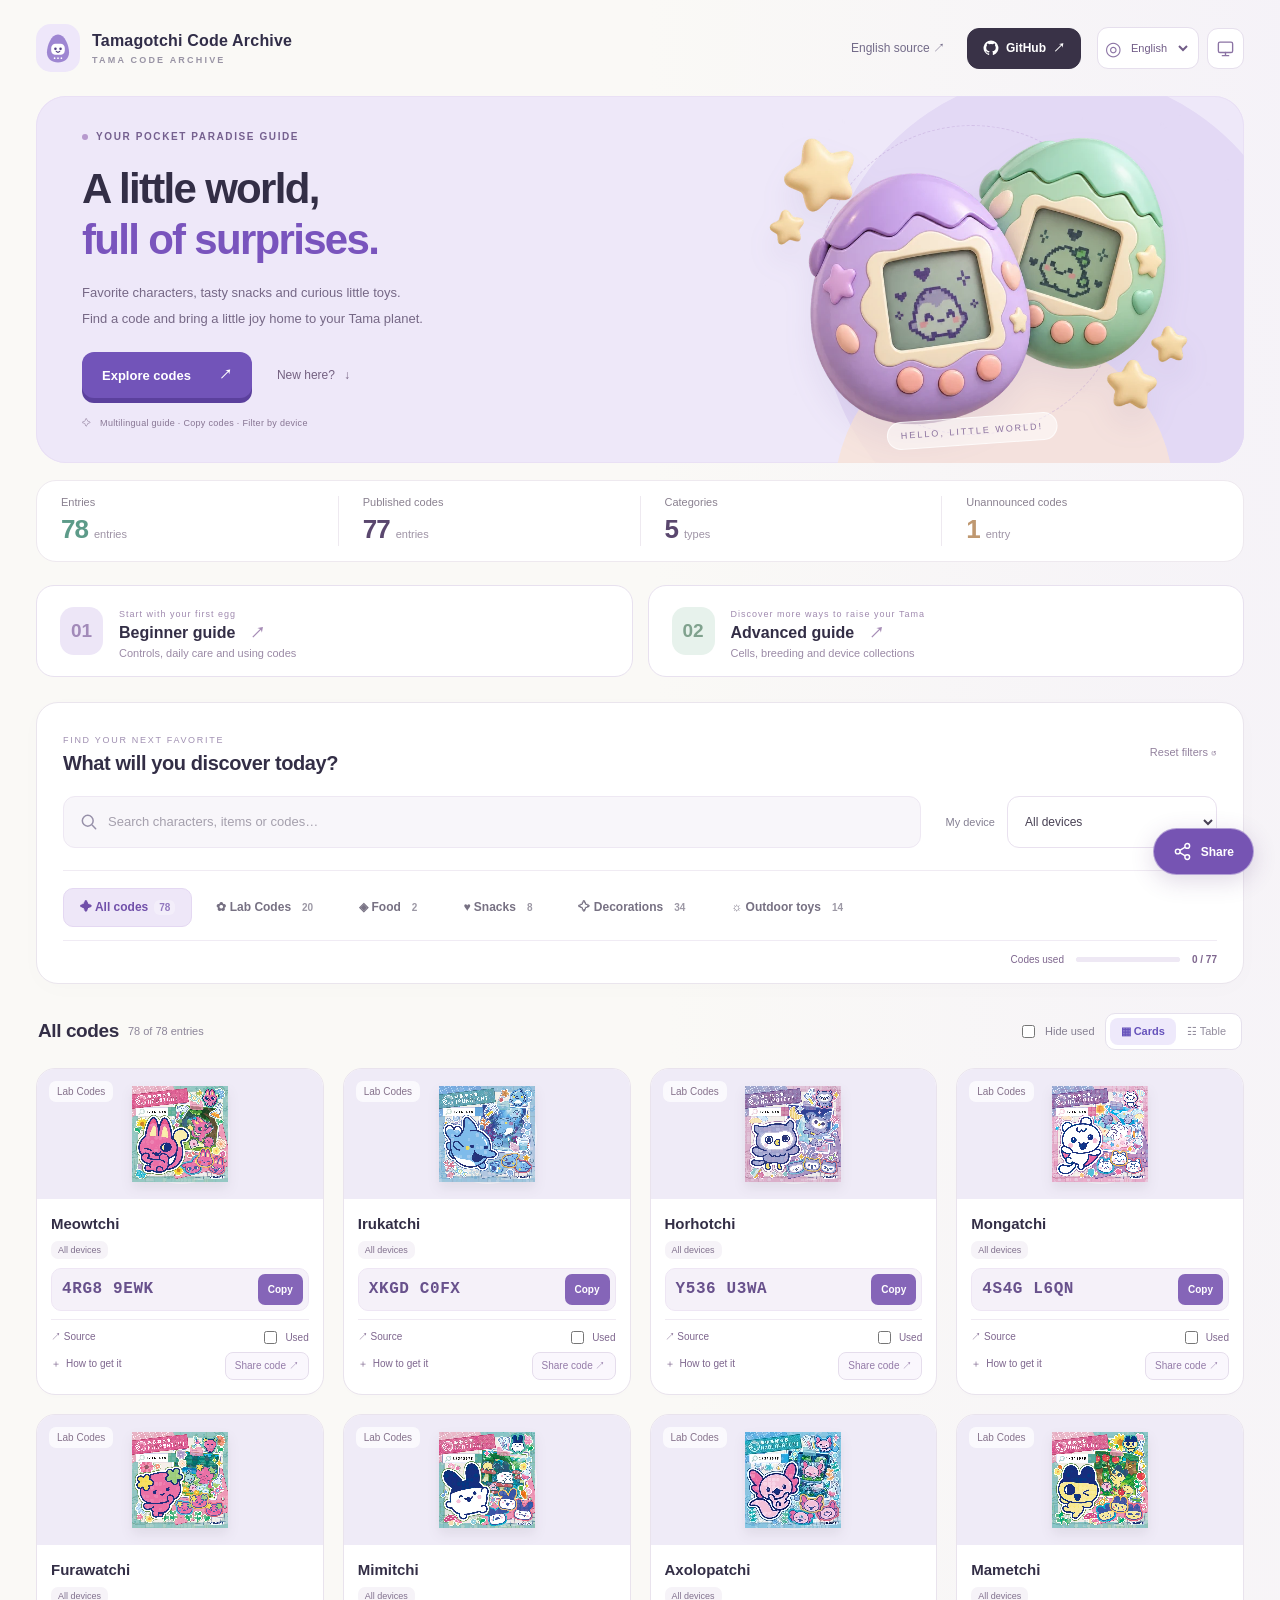
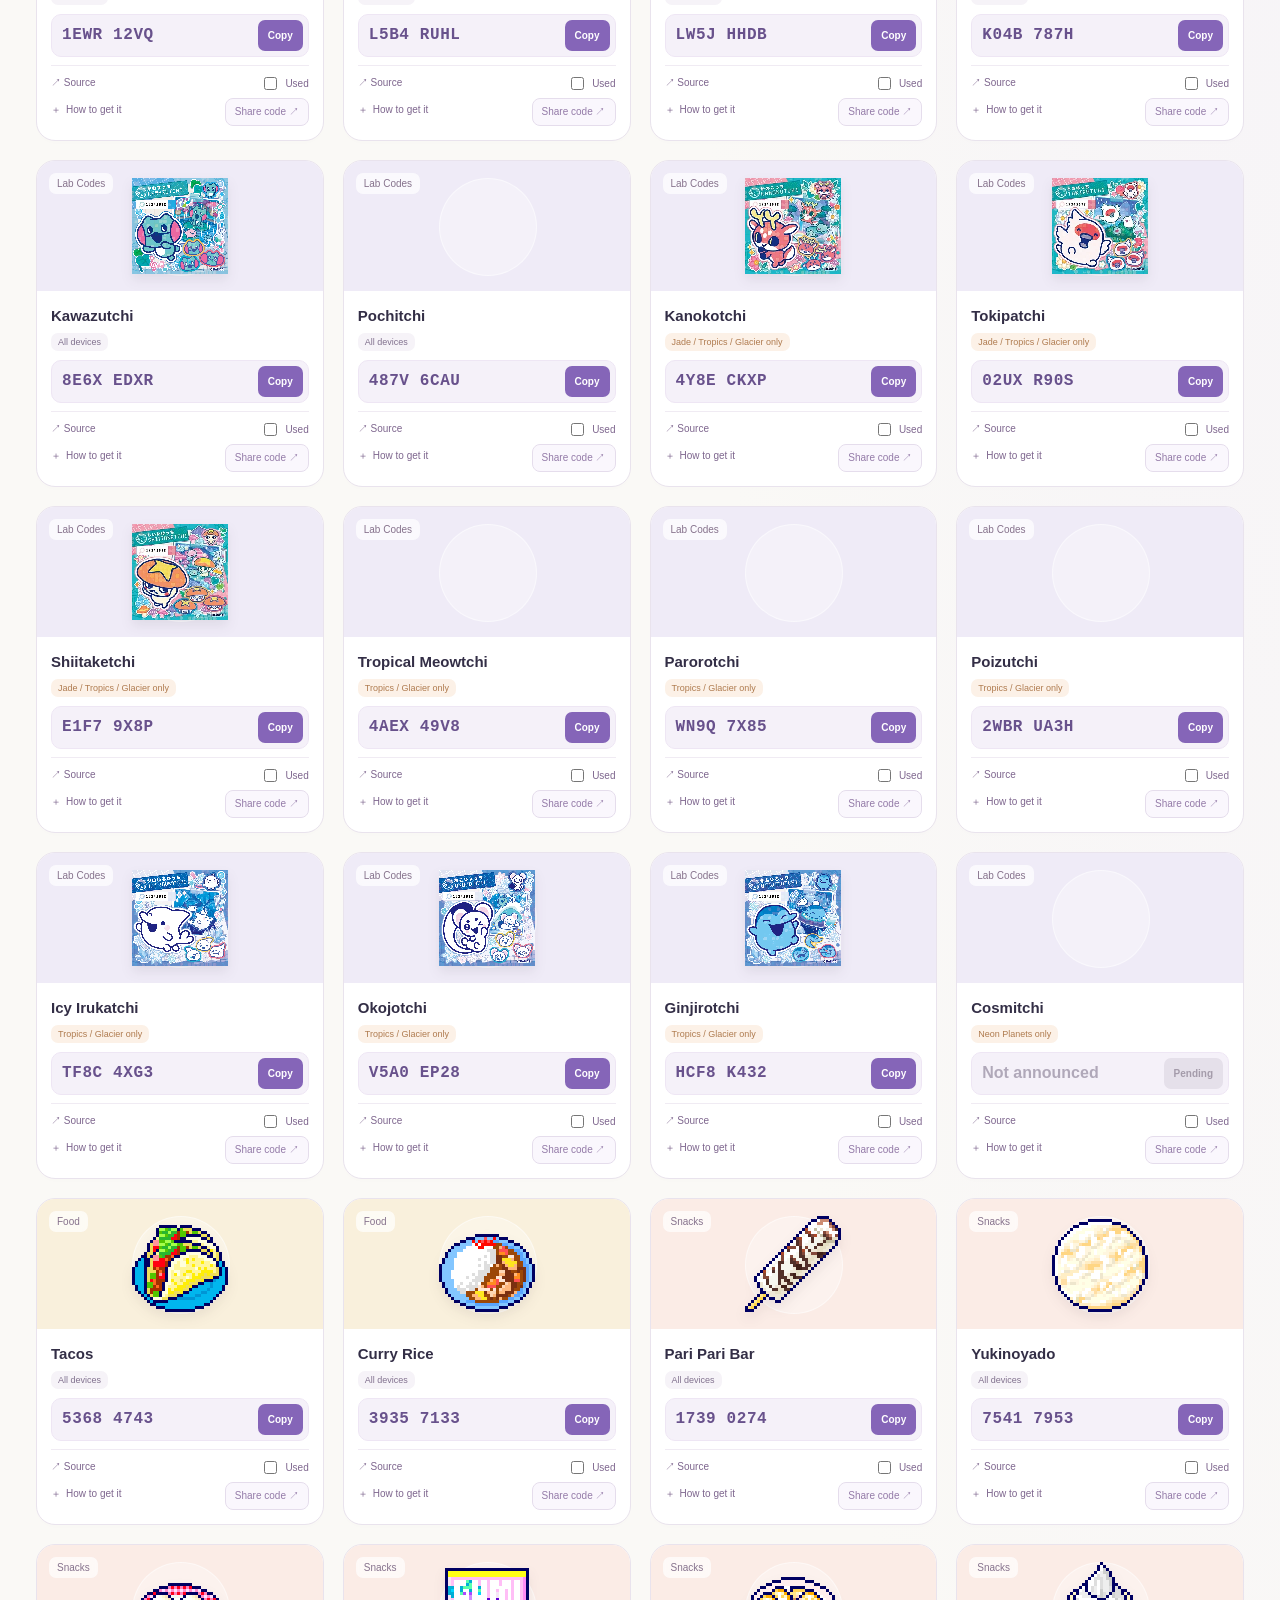
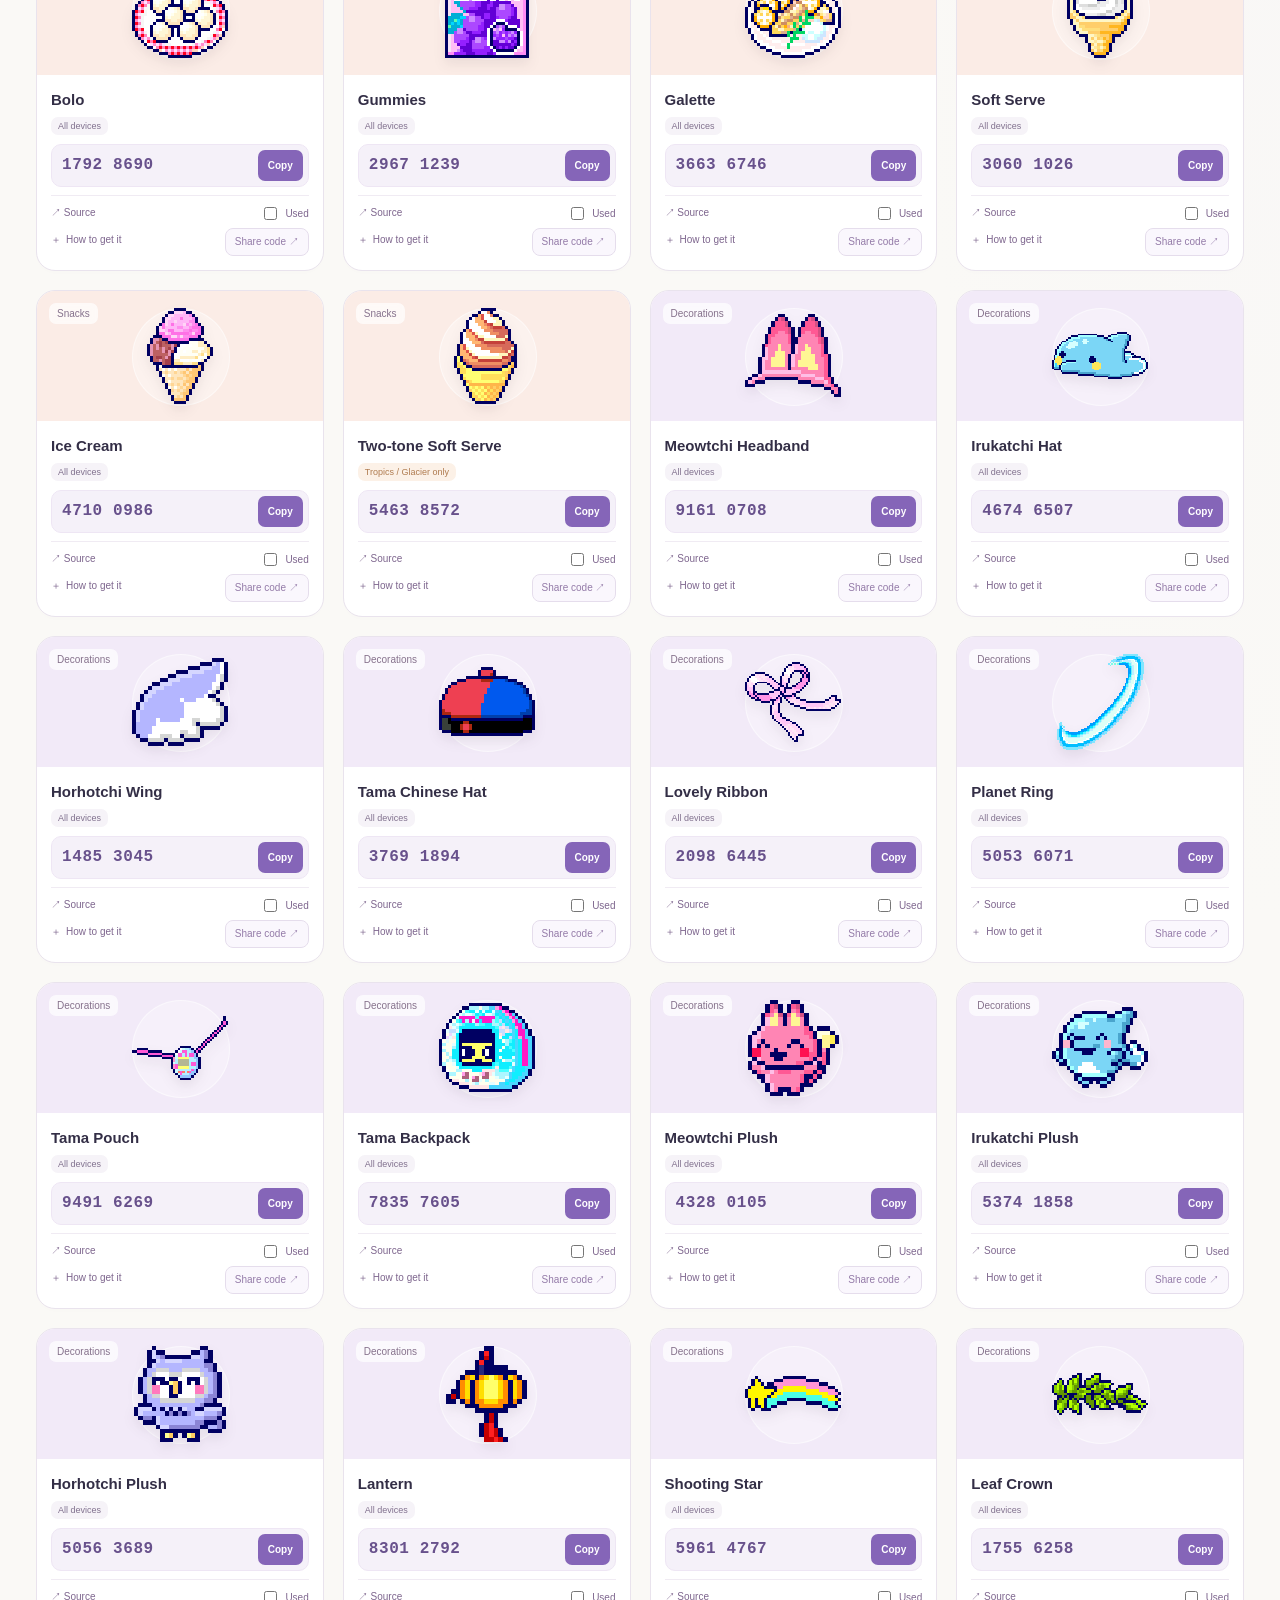
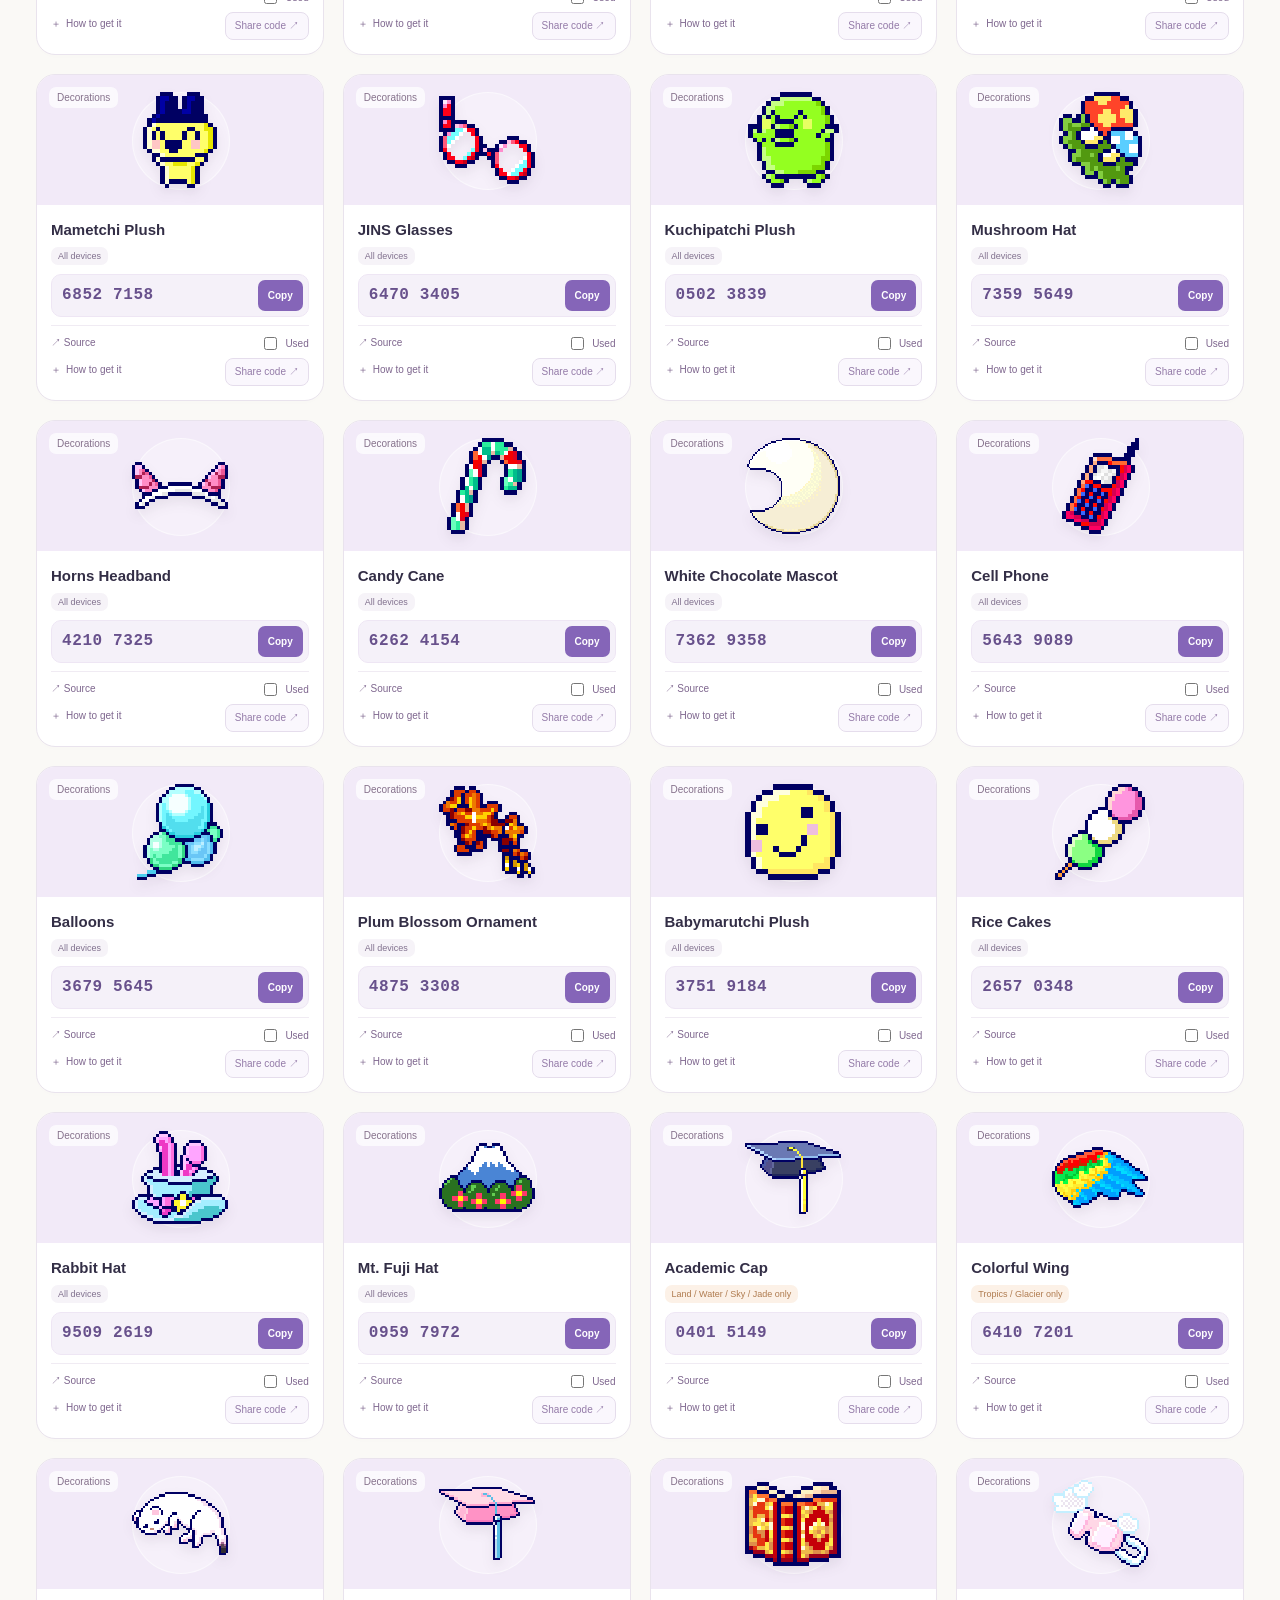
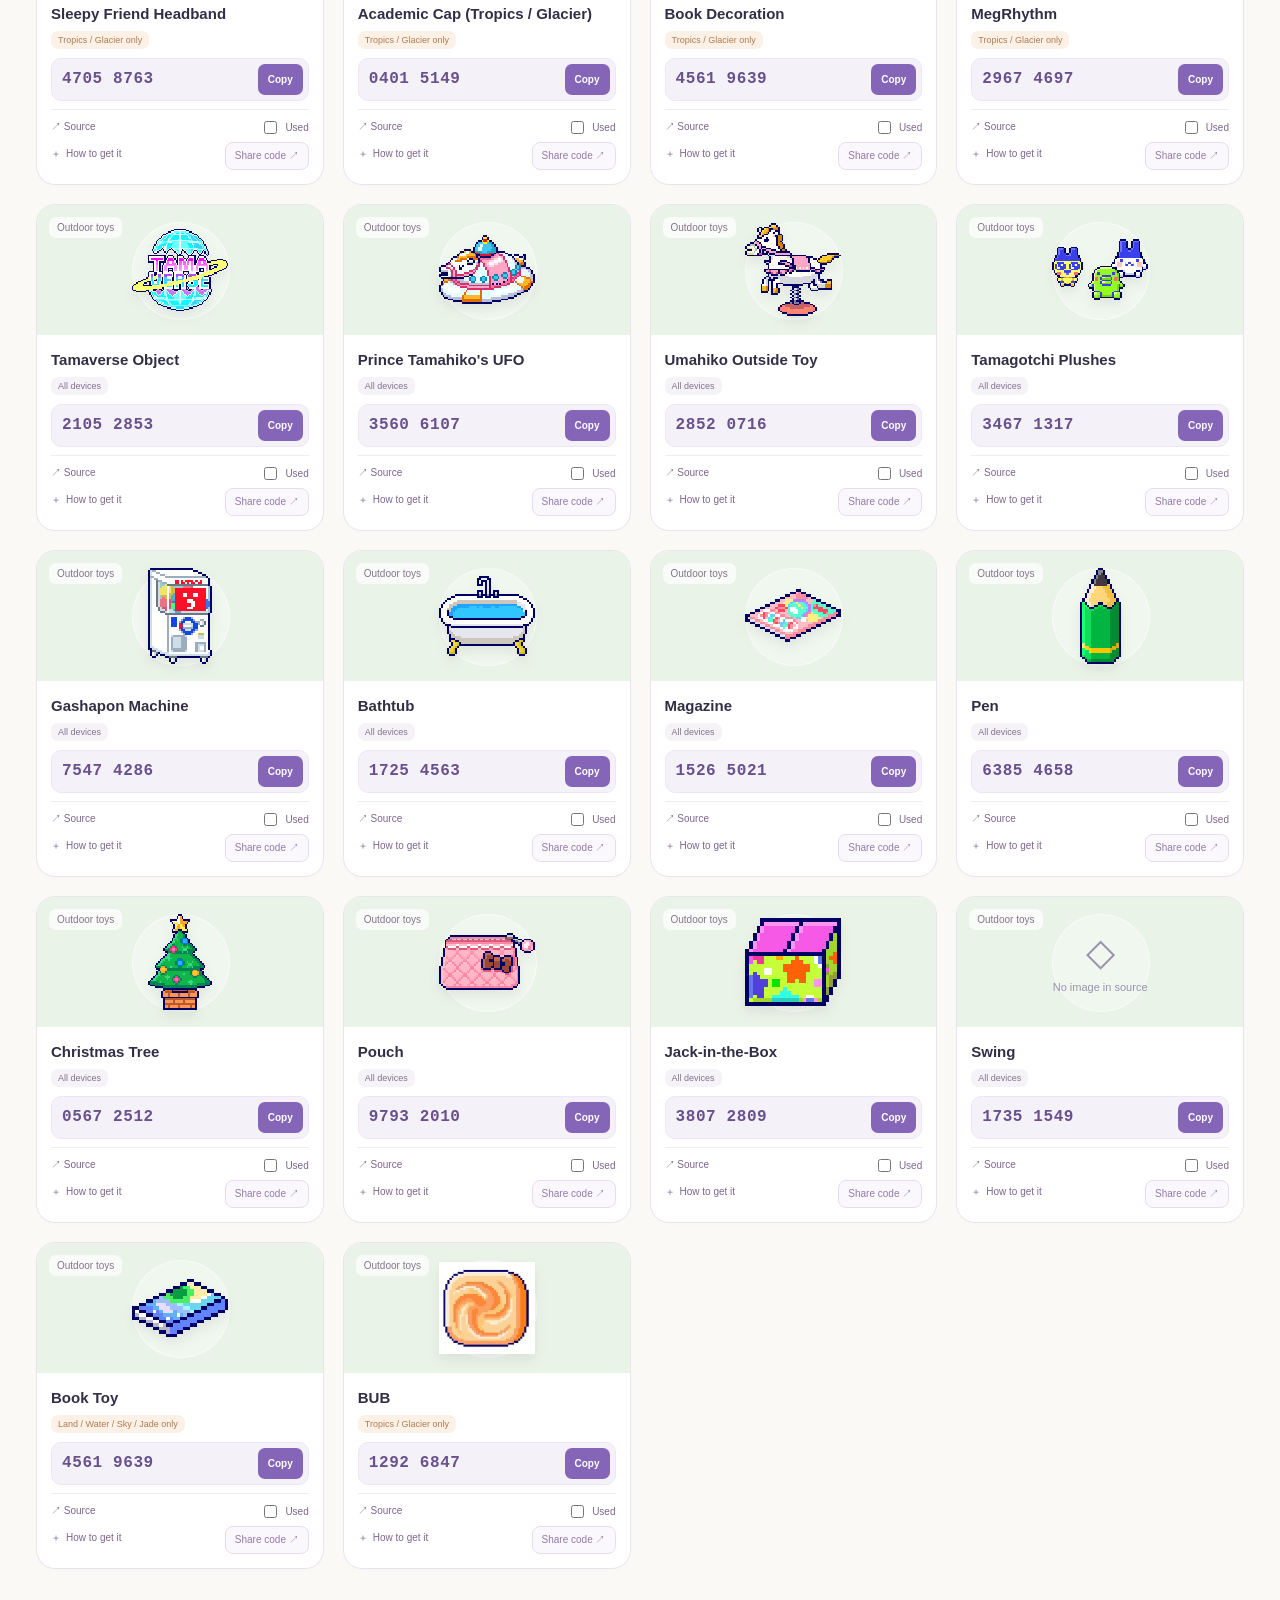
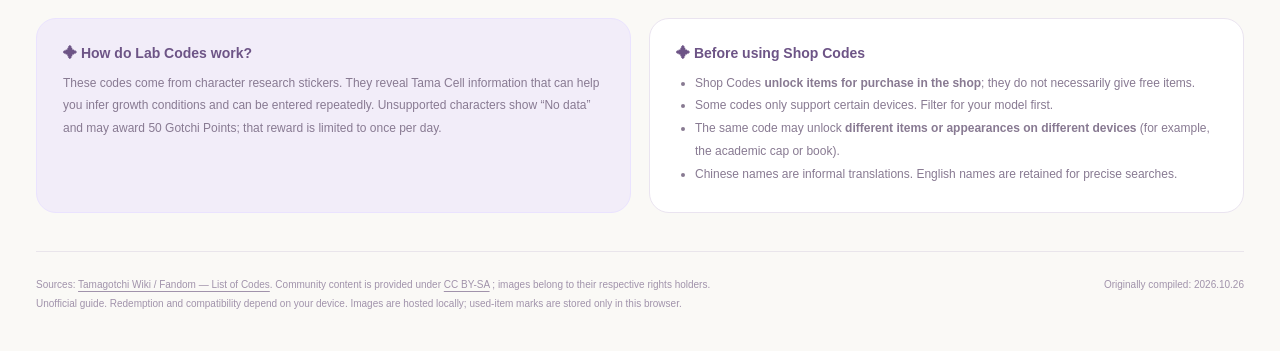
==== commit f799f619: "Make archive cards more compact" ====
--- a/public/index.html
+++ b/public/index.html
@@ -1,16 +1,16 @@
 <!doctype html>
 <html lang="zh-CN">
-<head><script src="./assets/theme.js?v=20261101-polish2"></script>
+<head><script src="./assets/theme.js?v=20261108-compact1"></script>
 <meta charset="UTF-8" />
 <meta name="viewport" content="width=device-width, initial-scale=1.0" />
 <meta name="color-scheme" content="light" />
 <meta name="description" content="拓麻歌子 Tamagotchi Paradise 中文代码图鉴，收录角色贴纸、食物、零食、装饰与户外玩具。支持版本筛选、代码复制及已使用标记。">
 <meta name="theme-color" content="#6e57c9">
-<link rel="icon" href="./assets/favicon.svg?v=20261101-polish2" type="image/svg+xml">
+<link rel="icon" href="./assets/favicon.svg?v=20261108-compact1" type="image/svg+xml">
 <title>拓麻歌子 Paradise · 中文代码图鉴</title>
-<link rel="stylesheet" href="./assets/styles.css?v=20261101-polish2">
-<link rel="stylesheet" href="./assets/refresh.css?v=20261101-polish2">
-<link rel="stylesheet" href="./assets/i18n.css?v=20261101-polish2"><script src="./assets/i18n-data.js?v=20261101-polish2" defer></script><script src="./assets/i18n.js?v=20261101-polish2" defer></script><link rel="stylesheet" href="./assets/share.css?v=20261101-polish2"><script type="module" src="./assets/share.js?v=20261101-polish2"></script><link rel="stylesheet" href="./assets/theme.css?v=20261101-polish2"><link rel="stylesheet" href="./assets/polish.css?v=20261101-polish2"><script src="./assets/experience.js?v=20261101-polish2" defer></script></head>
+<link rel="stylesheet" href="./assets/styles.css?v=20261108-compact1">
+<link rel="stylesheet" href="./assets/refresh.css?v=20261108-compact1">
+<link rel="stylesheet" href="./assets/i18n.css?v=20261108-compact1"><script src="./assets/i18n-data.js?v=20261108-compact1" defer></script><script src="./assets/i18n.js?v=20261108-compact1" defer></script><link rel="stylesheet" href="./assets/share.css?v=20261108-compact1"><script type="module" src="./assets/share.js?v=20261108-compact1"></script><link rel="stylesheet" href="./assets/theme.css?v=20261108-compact1"><link rel="stylesheet" href="./assets/polish.css?v=20261108-compact1"><script src="./assets/experience.js?v=20261108-compact1" defer></script></head>
 <body>
 <a class="skip-link" href="#main">跳到代码列表</a>
 <noscript><p class="noscript">请启用 JavaScript 以使用代码图鉴、搜索与筛选。</p></noscript>
@@ -35,8 +35,8 @@
 <footer class="footer"><div>资料来源：<a href="https://tamagotchi.fandom.com/wiki/Tamagotchi_Paradise/List_of_Codes" target="_blank" rel="noopener">Tamagotchi Wiki / Fandom — List of Codes</a>。原站社群内容依据 <a href="https://www.fandom.com/licensing" target="_blank" rel="noopener">CC BY-SA</a> 许可提供，图片版权归各原权利人所有。<br>本页为非官方中文整理，兑换成功与兼容性请以实际设备为准。图片已保存在本站，无需连接原 Wiki 加载。使用标记仅保存在当前浏览器。</div><div class="date">原整理日期：2026.10.26</div></footer>
 </div>
 <div id="toast" class="toast" role="status" aria-live="polite"></div><div id="lightbox" class="lightbox" role="dialog" aria-modal="true" aria-label="放大查看图片"><button type="button" class="close-lightbox" aria-label="关闭">×</button><figure><img id="big-image" alt=""><figcaption id="big-caption"></figcaption></figure></div>
-<script src="./assets/data.js?v=20261101-polish2" defer></script>
-<script src="./assets/archive-utils.js?v=20261101-polish2" defer></script>
-<script src="./assets/app.js?v=20261101-polish2" defer></script>
+<script src="./assets/data.js?v=20261108-compact1" defer></script>
+<script src="./assets/archive-utils.js?v=20261108-compact1" defer></script>
+<script src="./assets/app.js?v=20261108-compact1" defer></script>
 </body>
 </html>
--- a/public/assets/polish.css
+++ b/public/assets/polish.css
@@ -11,3 +11,10 @@
 .item-name{margin:0}@media(max-width:540px){.share-trigger{width:40px;height:40px;padding:0;justify-content:center;border-radius:13px}.share-trigger>span{display:none}}
 html[data-theme=light] :is(.collection-status,.item-note summary,.item-note details p,.item-en,.source-btn,.mark){color:#7e668e}html[data-theme=light] .filter-chip{color:#765287}html[data-theme=light] :is(.references,.chapter p.references,.references a,figcaption,.meta,.kicker){color:#786185}
 .searchbox input::-webkit-search-cancel-button,.searchbox input::-webkit-search-decoration{-webkit-appearance:none;appearance:none}
+/* Compact archive cards */
+.item-top{height:130px}.item-top:before{width:96px;height:96px;top:17px;left:calc(50% - 48px)}.sprite{width:96px;height:96px}
+.item-body{display:grid;grid-template-columns:minmax(0,1fr) auto;align-items:start;column-gap:8px;padding:14px}
+.item-body>.item-name,.item-body>.item-en,.item-body>.edition,.item-body>.codebox,.item-body>.item-foot{grid-column:1/-1}
+.item-name{min-height:0}.item-en{margin-top:2px}.edition{justify-self:start;margin-top:7px;padding:4px 7px}.codebox{margin-top:9px;min-height:43px}.item-body>.item-note{grid-column:1;grid-row:6;margin-top:8px;overflow:visible}.item-body>.item-share{grid-column:2;grid-row:6;width:auto;margin-top:5px;padding:6px 9px;white-space:nowrap}.item-foot{margin-top:8px;padding-top:8px}
+@media(max-width:540px){.item-top{height:105px}.item-top:before{width:78px;height:78px;top:13px;left:calc(50% - 39px)}.sprite{width:78px;height:78px}.item-body{padding:10px;column-gap:4px}.item-name{min-height:0}.edition{margin-top:6px}.codebox{margin-top:8px;flex-wrap:nowrap;padding:5px;gap:3px}.code{font-size:clamp(11px,3vw,15px);letter-spacing:0}.copy{width:auto;margin-left:auto;padding:6px;min-height:32px}.item-body>.item-share{padding:6px;font-size:9px}.item-body>.item-note{margin-top:8px}.item-foot{margin-top:7px;padding-top:7px}}
+@media(max-width:379px){.item-top{height:120px}.item-top:before{top:12px;width:96px;height:96px;left:calc(50% - 48px)}.sprite{width:96px;height:96px}.code{font-size:16px}}
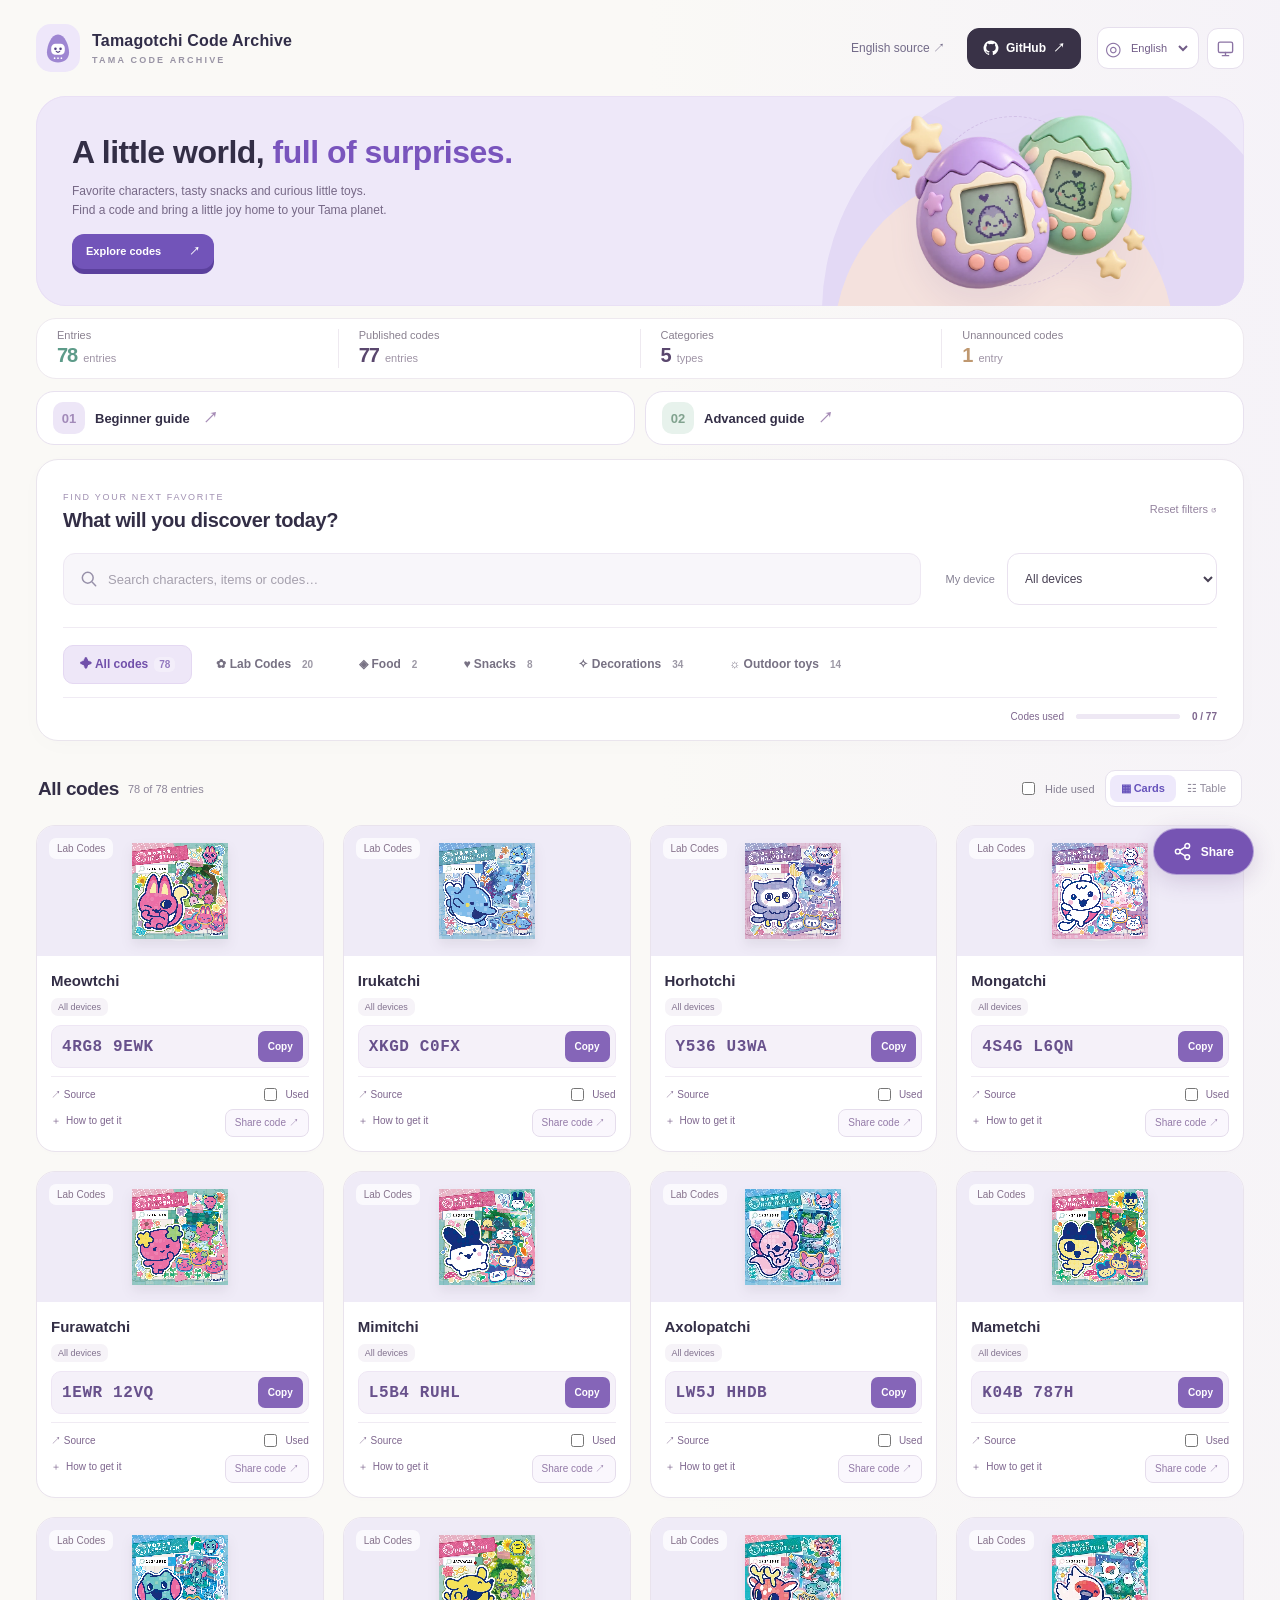
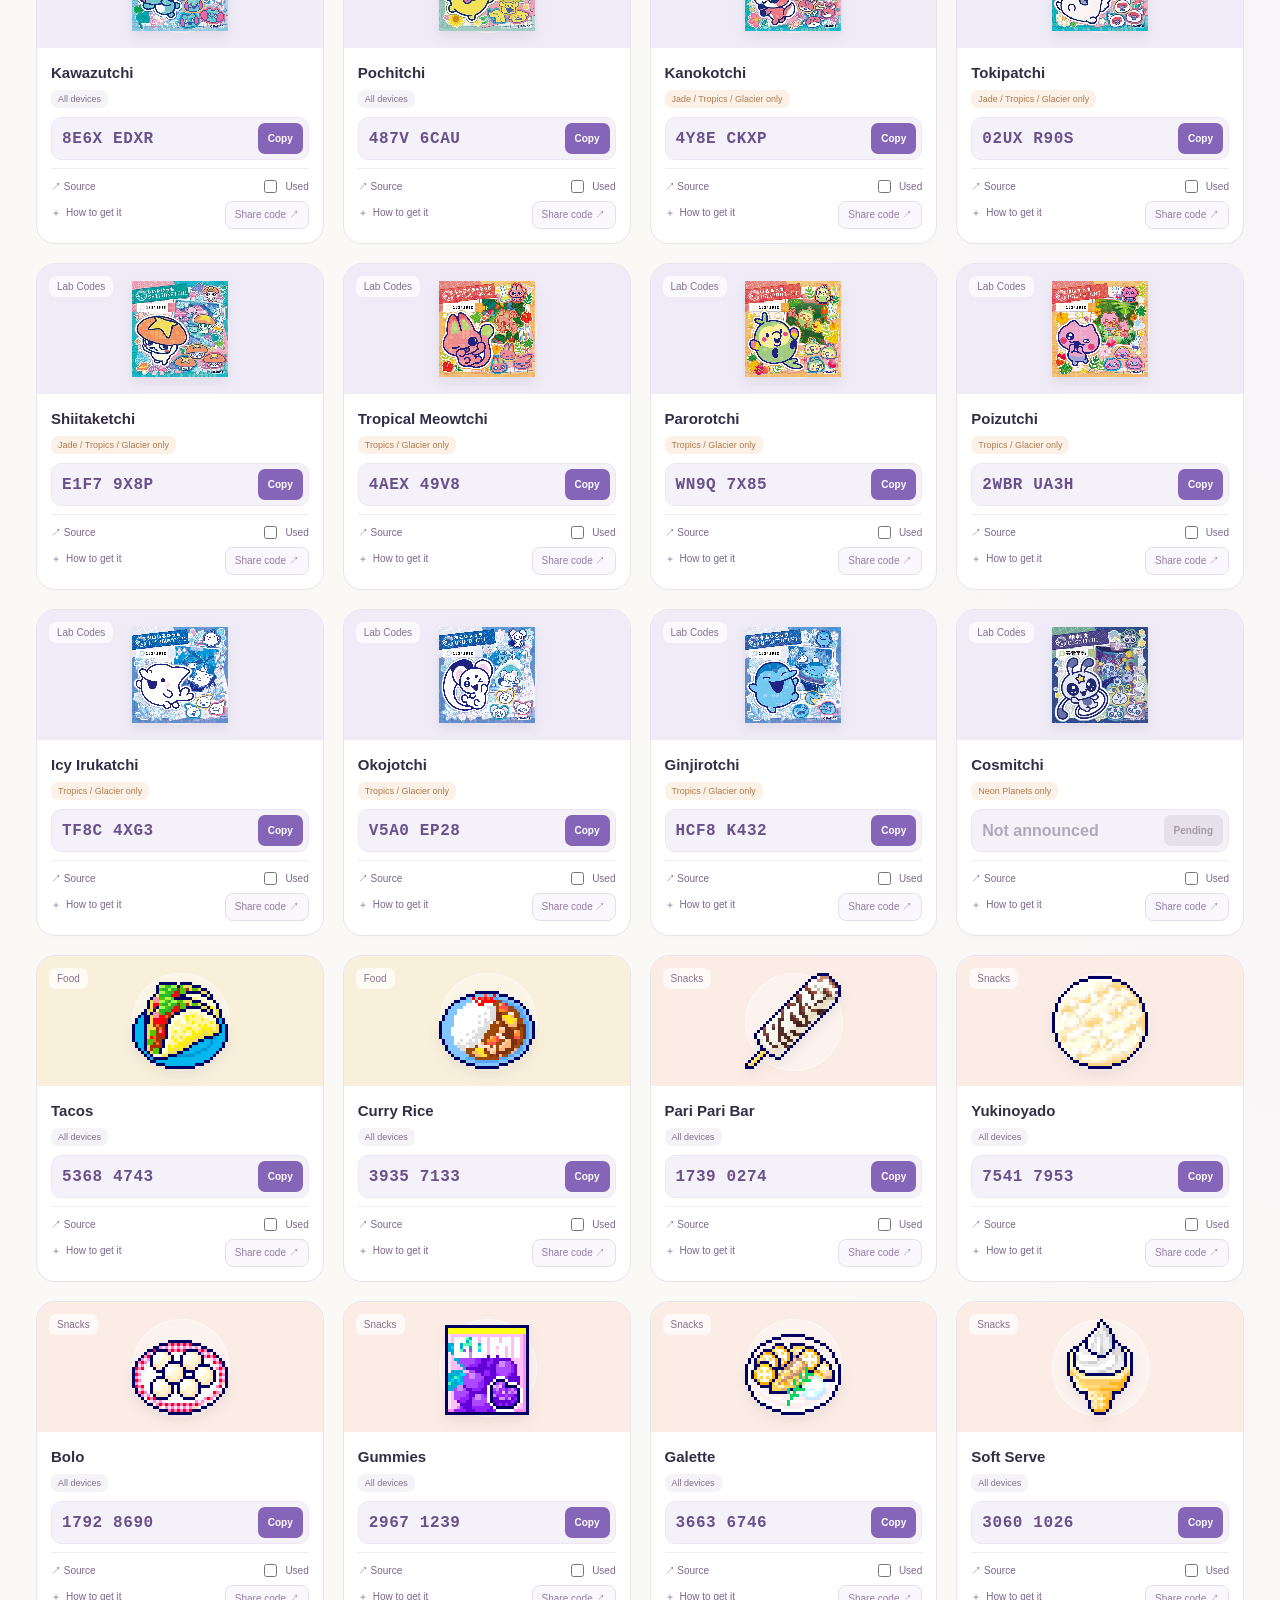
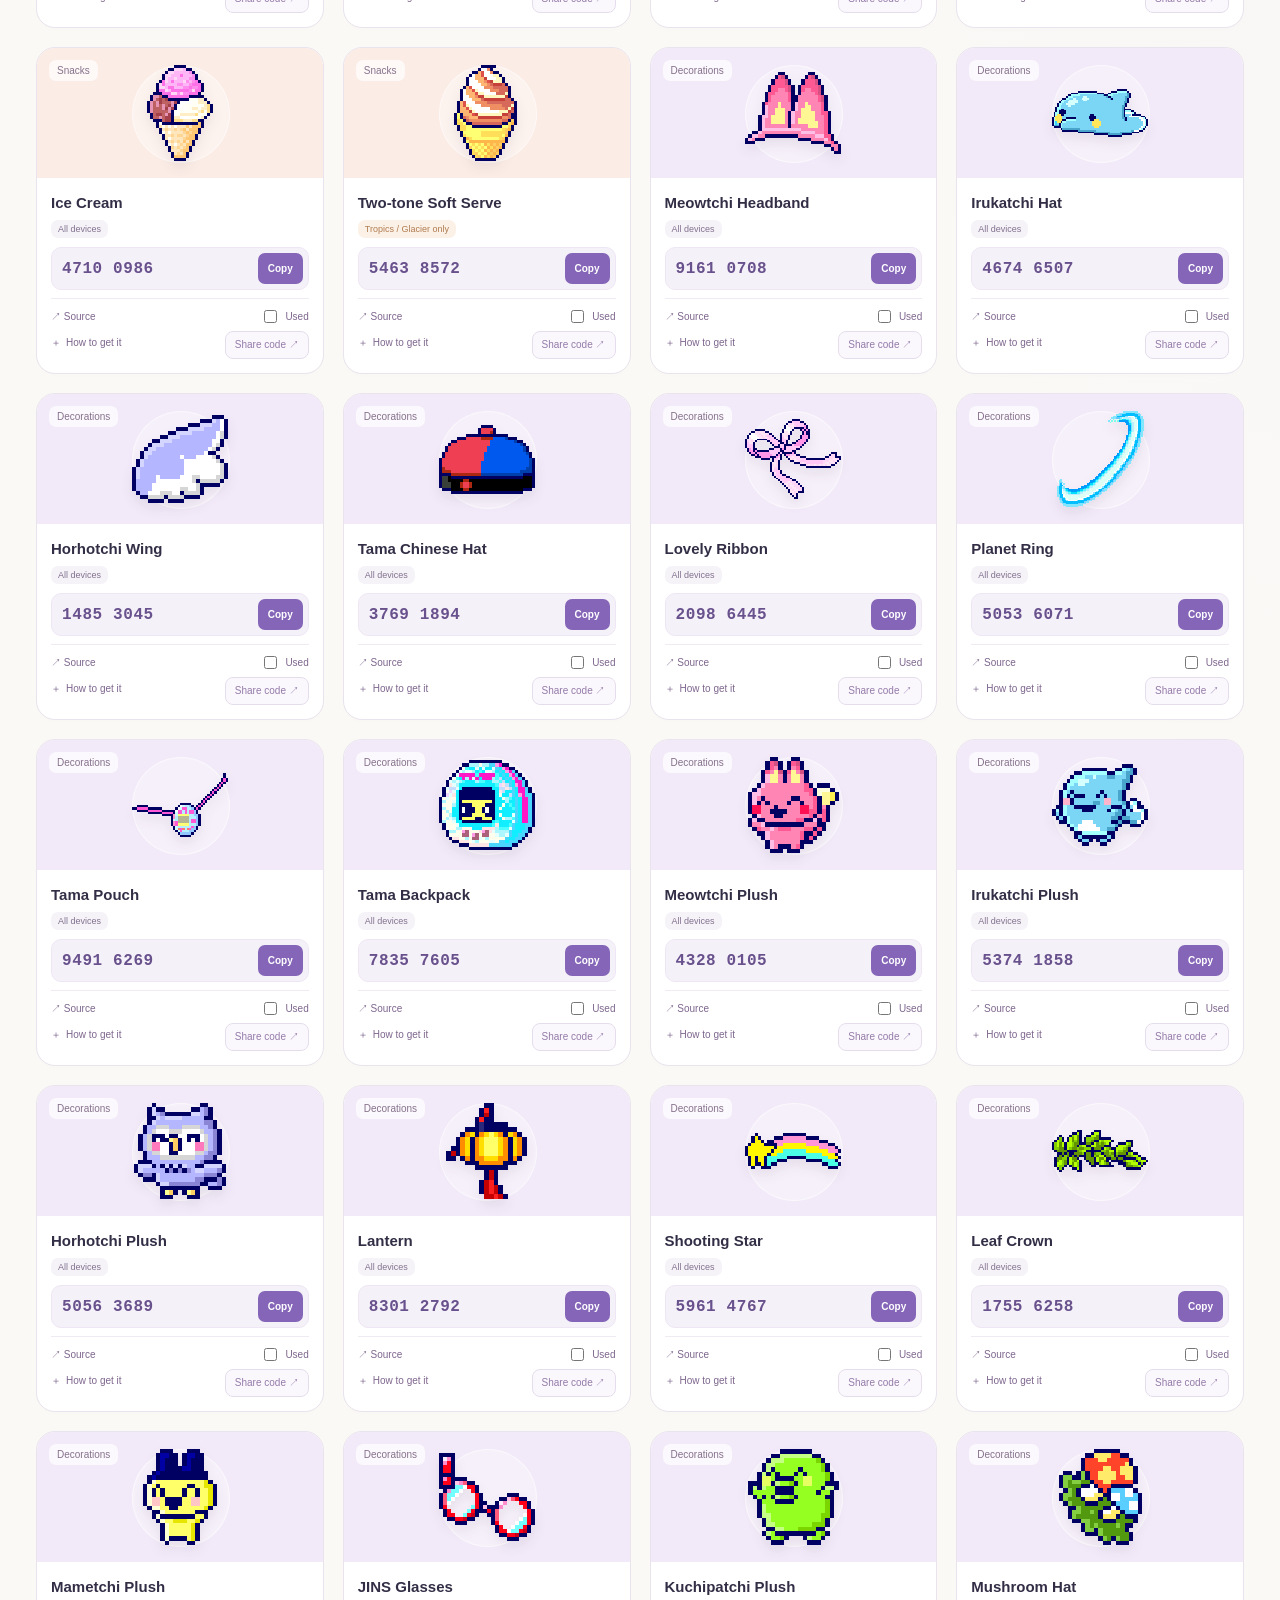
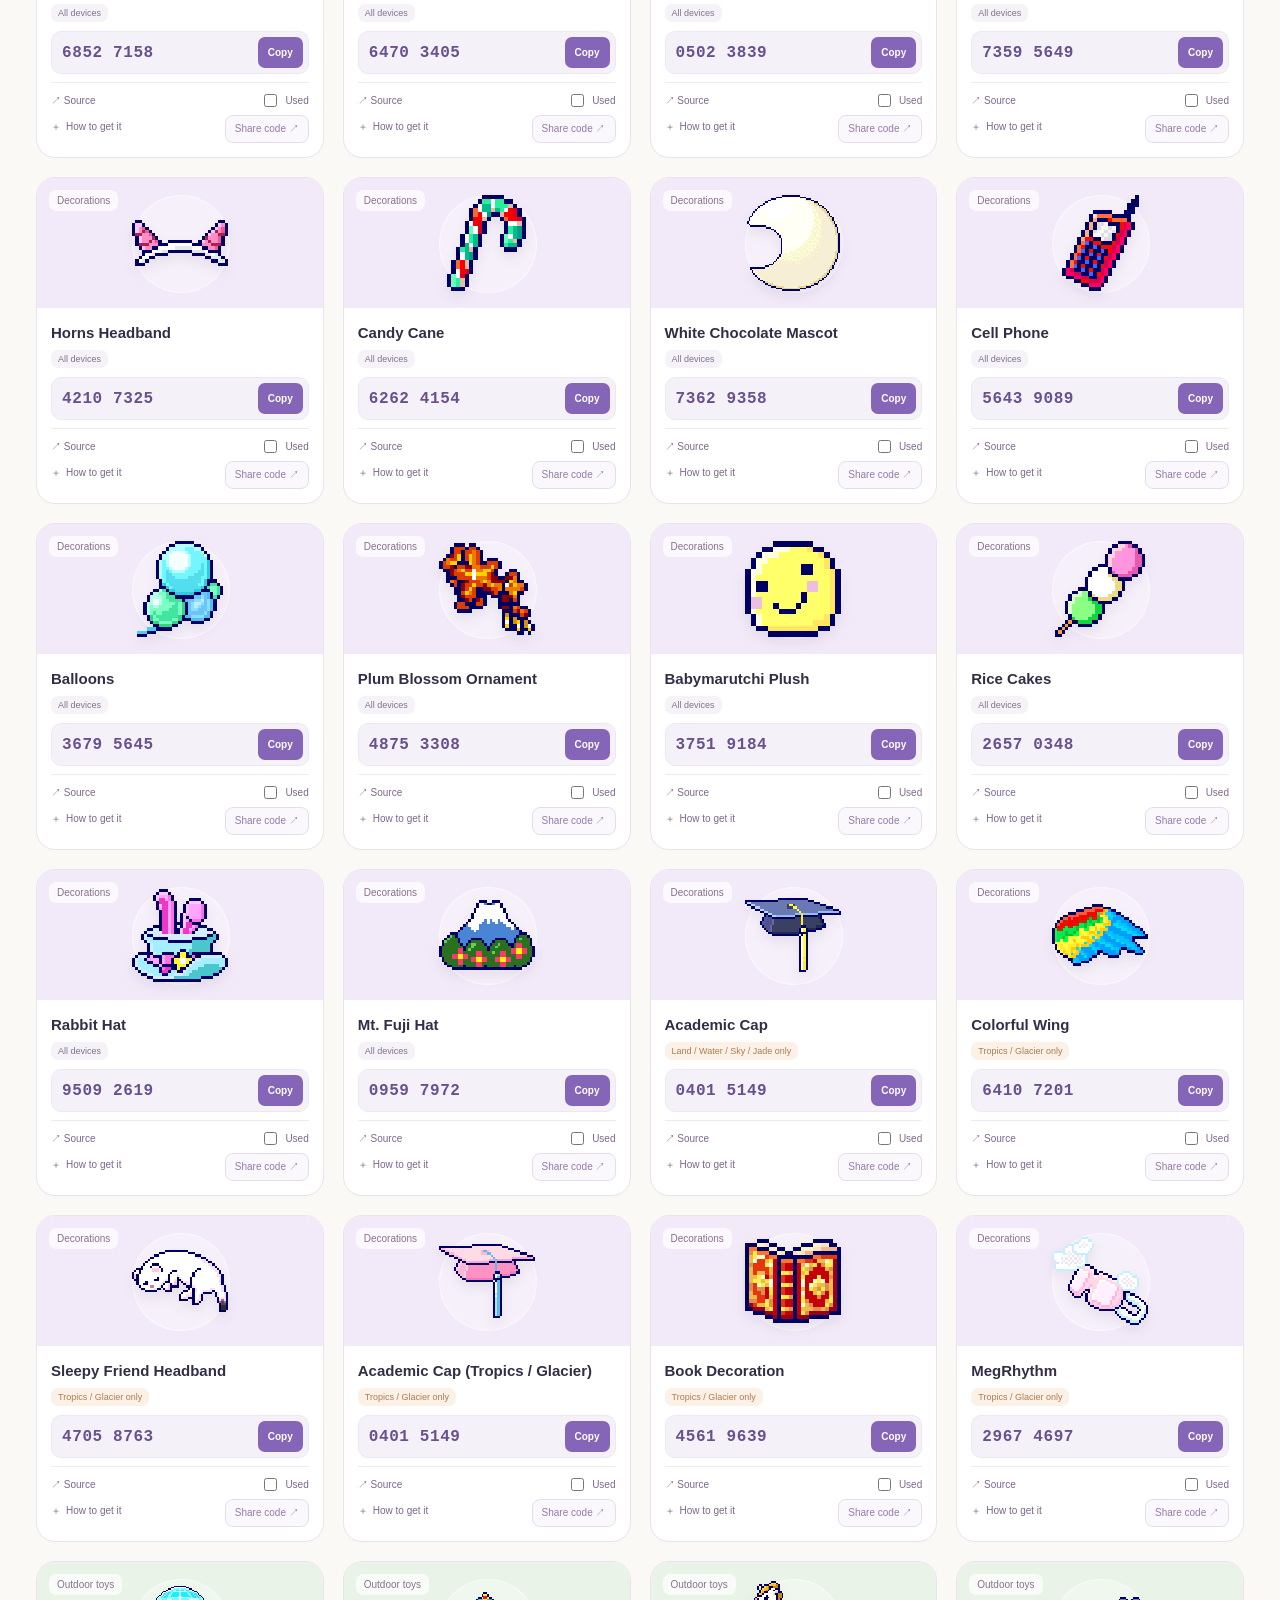
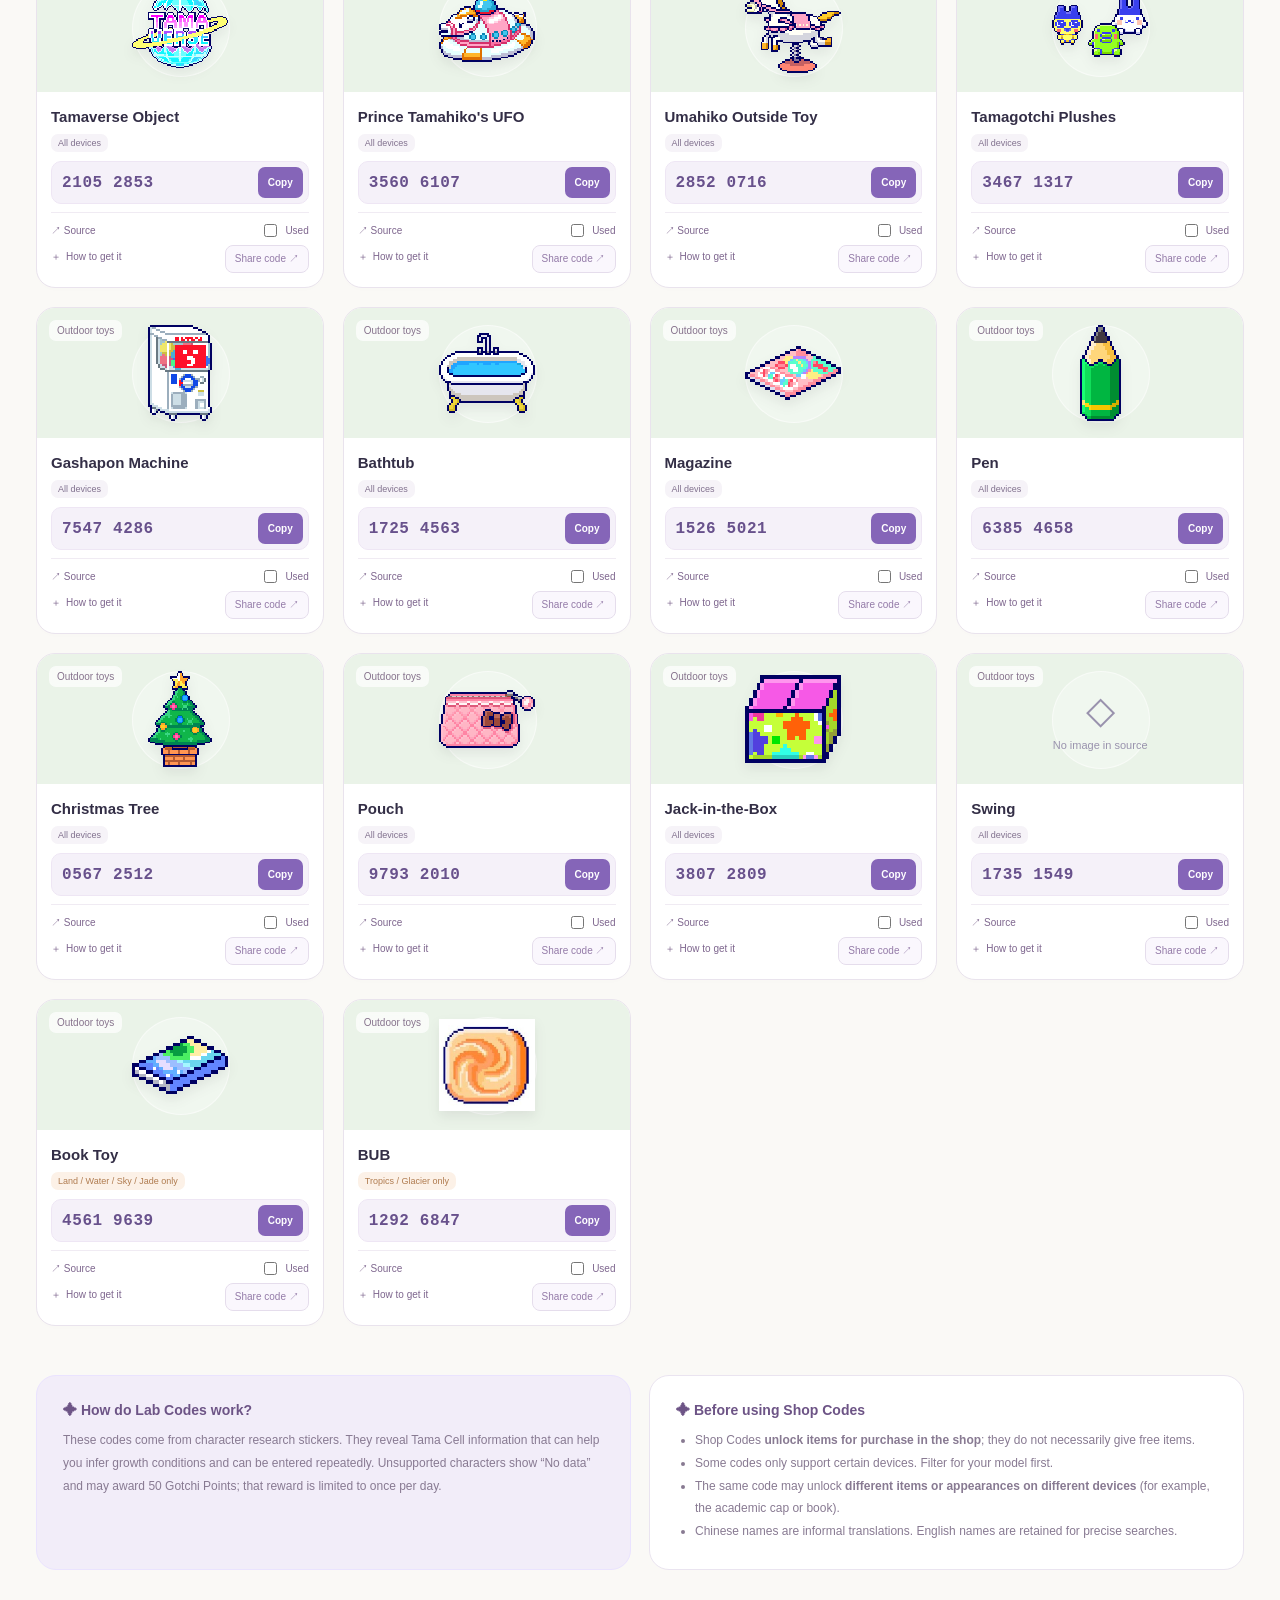
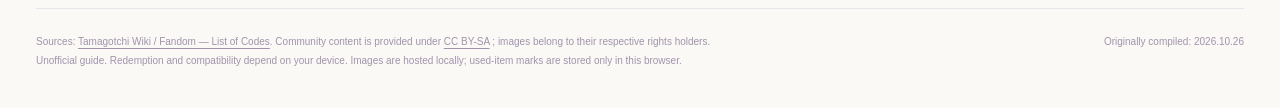
==== commit 83fd2b31: "Simplify the homepage introduction" ====
--- a/public/index.html
+++ b/public/index.html
@@ -1,16 +1,16 @@
 <!doctype html>
 <html lang="zh-CN">
-<head><script src="./assets/theme.js?v=20261108-compact1"></script>
+<head><script src="./assets/theme.js?v=20261108-header1"></script>
 <meta charset="UTF-8" />
 <meta name="viewport" content="width=device-width, initial-scale=1.0" />
 <meta name="color-scheme" content="light" />
 <meta name="description" content="拓麻歌子 Tamagotchi Paradise 中文代码图鉴，收录角色贴纸、食物、零食、装饰与户外玩具。支持版本筛选、代码复制及已使用标记。">
 <meta name="theme-color" content="#6e57c9">
-<link rel="icon" href="./assets/favicon.svg?v=20261108-compact1" type="image/svg+xml">
+<link rel="icon" href="./assets/favicon.svg?v=20261108-header1" type="image/svg+xml">
 <title>拓麻歌子 Paradise · 中文代码图鉴</title>
-<link rel="stylesheet" href="./assets/styles.css?v=20261108-compact1">
-<link rel="stylesheet" href="./assets/refresh.css?v=20261108-compact1">
-<link rel="stylesheet" href="./assets/i18n.css?v=20261108-compact1"><script src="./assets/i18n-data.js?v=20261108-compact1" defer></script><script src="./assets/i18n.js?v=20261108-compact1" defer></script><link rel="stylesheet" href="./assets/share.css?v=20261108-compact1"><script type="module" src="./assets/share.js?v=20261108-compact1"></script><link rel="stylesheet" href="./assets/theme.css?v=20261108-compact1"><link rel="stylesheet" href="./assets/polish.css?v=20261108-compact1"><script src="./assets/experience.js?v=20261108-compact1" defer></script></head>
+<link rel="stylesheet" href="./assets/styles.css?v=20261108-header1">
+<link rel="stylesheet" href="./assets/refresh.css?v=20261108-header1">
+<link rel="stylesheet" href="./assets/i18n.css?v=20261108-header1"><script src="./assets/i18n-data.js?v=20261108-header1" defer></script><script src="./assets/i18n.js?v=20261108-header1" defer></script><link rel="stylesheet" href="./assets/share.css?v=20261108-header1"><script type="module" src="./assets/share.js?v=20261108-header1"></script><link rel="stylesheet" href="./assets/theme.css?v=20261108-header1"><link rel="stylesheet" href="./assets/polish.css?v=20261108-header1"><script src="./assets/experience.js?v=20261108-header1" defer></script></head>
 <body>
 <a class="skip-link" href="#main">跳到代码列表</a>
 <noscript><p class="noscript">请启用 JavaScript 以使用代码图鉴、搜索与筛选。</p></noscript>
@@ -35,8 +35,8 @@
 <footer class="footer"><div>资料来源：<a href="https://tamagotchi.fandom.com/wiki/Tamagotchi_Paradise/List_of_Codes" target="_blank" rel="noopener">Tamagotchi Wiki / Fandom — List of Codes</a>。原站社群内容依据 <a href="https://www.fandom.com/licensing" target="_blank" rel="noopener">CC BY-SA</a> 许可提供，图片版权归各原权利人所有。<br>本页为非官方中文整理，兑换成功与兼容性请以实际设备为准。图片已保存在本站，无需连接原 Wiki 加载。使用标记仅保存在当前浏览器。</div><div class="date">原整理日期：2026.10.26</div></footer>
 </div>
 <div id="toast" class="toast" role="status" aria-live="polite"></div><div id="lightbox" class="lightbox" role="dialog" aria-modal="true" aria-label="放大查看图片"><button type="button" class="close-lightbox" aria-label="关闭">×</button><figure><img id="big-image" alt=""><figcaption id="big-caption"></figcaption></figure></div>
-<script src="./assets/data.js?v=20261108-compact1" defer></script>
-<script src="./assets/archive-utils.js?v=20261108-compact1" defer></script>
-<script src="./assets/app.js?v=20261108-compact1" defer></script>
+<script src="./assets/data.js?v=20261108-header1" defer></script>
+<script src="./assets/archive-utils.js?v=20261108-header1" defer></script>
+<script src="./assets/app.js?v=20261108-header1" defer></script>
 </body>
 </html>
--- a/public/assets/polish.css
+++ b/public/assets/polish.css
@@ -18,3 +18,12 @@
 .item-name{min-height:0}.item-en{margin-top:2px}.edition{justify-self:start;margin-top:7px;padding:4px 7px}.codebox{margin-top:9px;min-height:43px}.item-body>.item-note{grid-column:1;grid-row:6;margin-top:8px;overflow:visible}.item-body>.item-share{grid-column:2;grid-row:6;width:auto;margin-top:5px;padding:6px 9px;white-space:nowrap}.item-foot{margin-top:8px;padding-top:8px}
 @media(max-width:540px){.item-top{height:105px}.item-top:before{width:78px;height:78px;top:13px;left:calc(50% - 39px)}.sprite{width:78px;height:78px}.item-body{padding:10px;column-gap:4px}.item-name{min-height:0}.edition{margin-top:6px}.codebox{margin-top:8px;flex-wrap:nowrap;padding:5px;gap:3px}.code{font-size:clamp(11px,3vw,15px);letter-spacing:0}.copy{width:auto;margin-left:auto;padding:6px;min-height:32px}.item-body>.item-share{padding:6px;font-size:9px}.item-body>.item-note{margin-top:8px}.item-foot{margin-top:7px;padding-top:7px}}
 @media(max-width:379px){.item-top{height:120px}.item-top:before{top:12px;width:96px;height:96px;left:calc(50% - 48px)}.sprite{width:96px;height:96px}.code{font-size:16px}}
+/* A quieter, shorter introduction keeps the archive close at hand. */
+.hero,html[lang=en] .hero{min-height:210px;padding:27px 36px}
+.hero-copy{max-width:65%!important}.hero .eyebrow,.hero-caption,.hero .guide-link,.art-tag{display:none}
+.hero h1,html[lang=en] .hero h1{font-size:32px;line-height:1.2;letter-spacing:-.5px}.hero h1 br{display:none}.hero h1 em:before{content:' '}
+.hero p{margin-top:10px;font-size:12px;line-height:1.6}.hero-buttons{margin-top:14px}.hero .primary-link{padding:10px 14px;font-size:11px}
+.hero-art{width:34%;height:100%;top:0;right:2%}.hero-art .art-orbit{width:170px;height:170px}.hero-illustration{max-height:210px;object-fit:contain}
+.stats{margin:12px 0;padding:10px 0}.stat,.stat.stat-mint,.stat.stat-yellow{padding:0 20px}.stat-label{margin-bottom:2px}.stat strong{font-size:20px}
+.playbook-entry{margin:0 0 14px;gap:10px}.playbook-entry>a{padding:10px 16px;gap:10px}.entry-icon{width:32px;height:32px;border-radius:10px;font-size:13px}.playbook-entry h2{font-size:13px;margin:0}.playbook-entry small,.playbook-entry p{display:none}
+@media(max-width:540px){.hero,html[lang=en] .hero{min-height:0;padding:19px 18px}.hero-copy,html[lang=en] .hero-copy{max-width:100%!important;padding-right:90px}.hero h1,html[lang=en] .hero h1{max-width:none;font-size:22px;line-height:1.3}.hero p{font-size:11px;margin-top:7px}.hero-buttons{margin-top:10px}.hero .primary-link{padding:9px 11px}.hero-art{top:50%;right:0;bottom:auto;transform:translateY(-50%);width:100px;height:100px}.hero-art .art-orbit{width:80px;height:80px}.hero-illustration{max-height:100px}.stats{margin:10px 0;padding:9px 0}.stat,.stat.stat-mint,.stat.stat-yellow{padding:0 8px}.stat strong{font-size:18px}.stat-label{min-height:0;margin-bottom:3px}.playbook-entry{margin-bottom:12px}.playbook-entry>a{padding:9px;gap:7px}.entry-icon{width:27px;height:27px;font-size:11px}.playbook-entry h2{font-size:11px}}
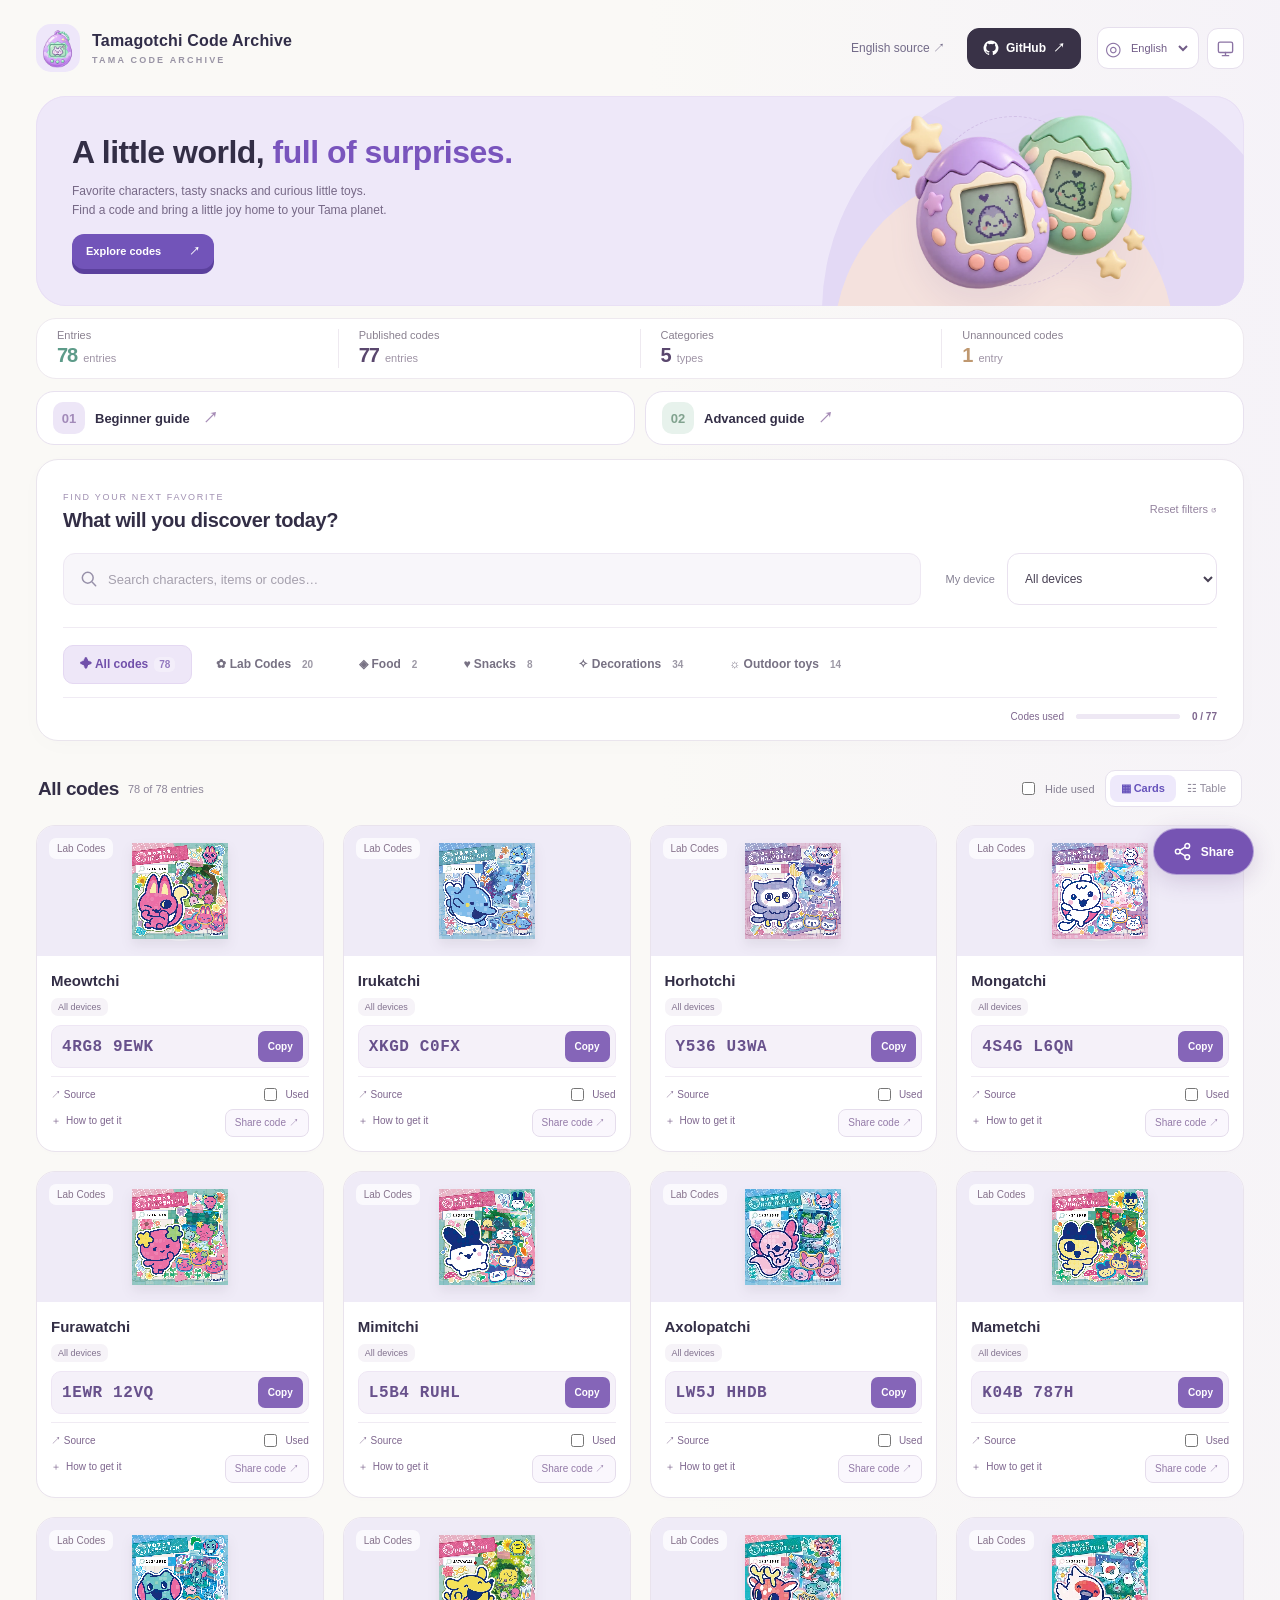
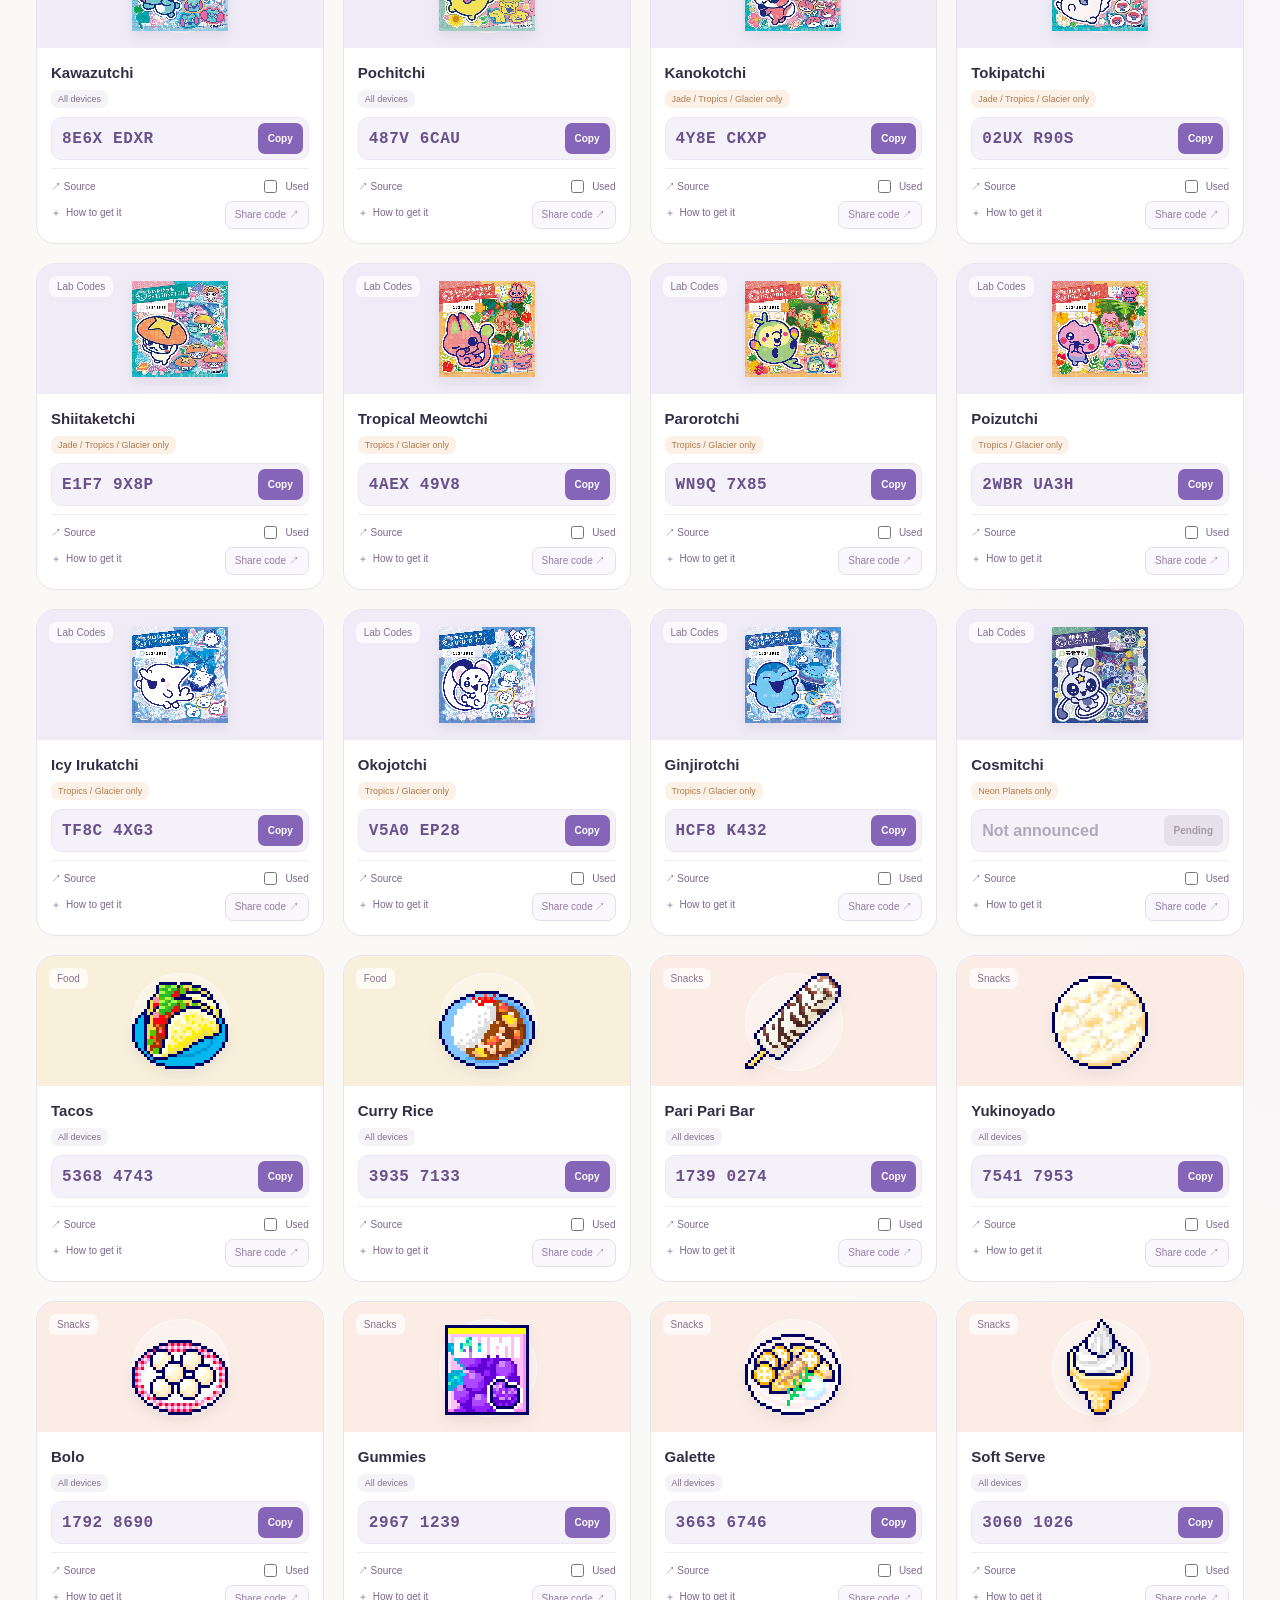
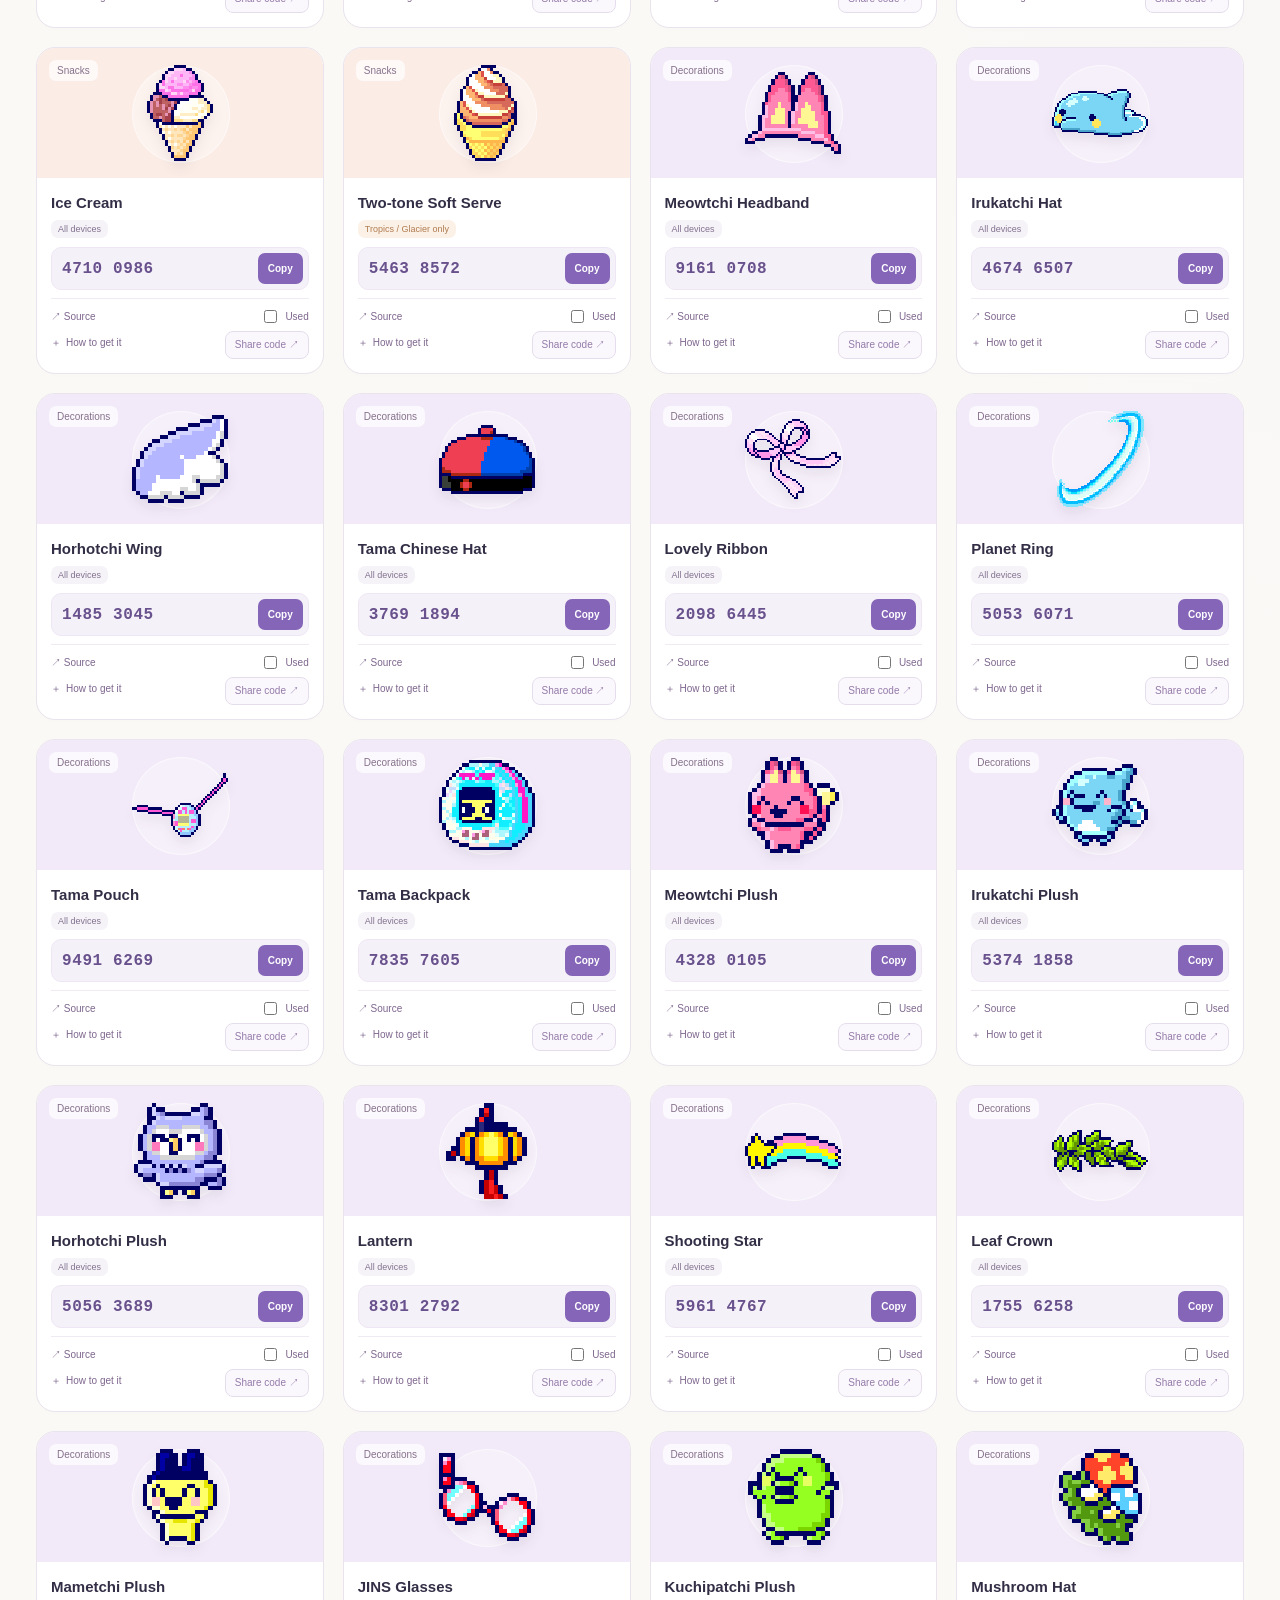
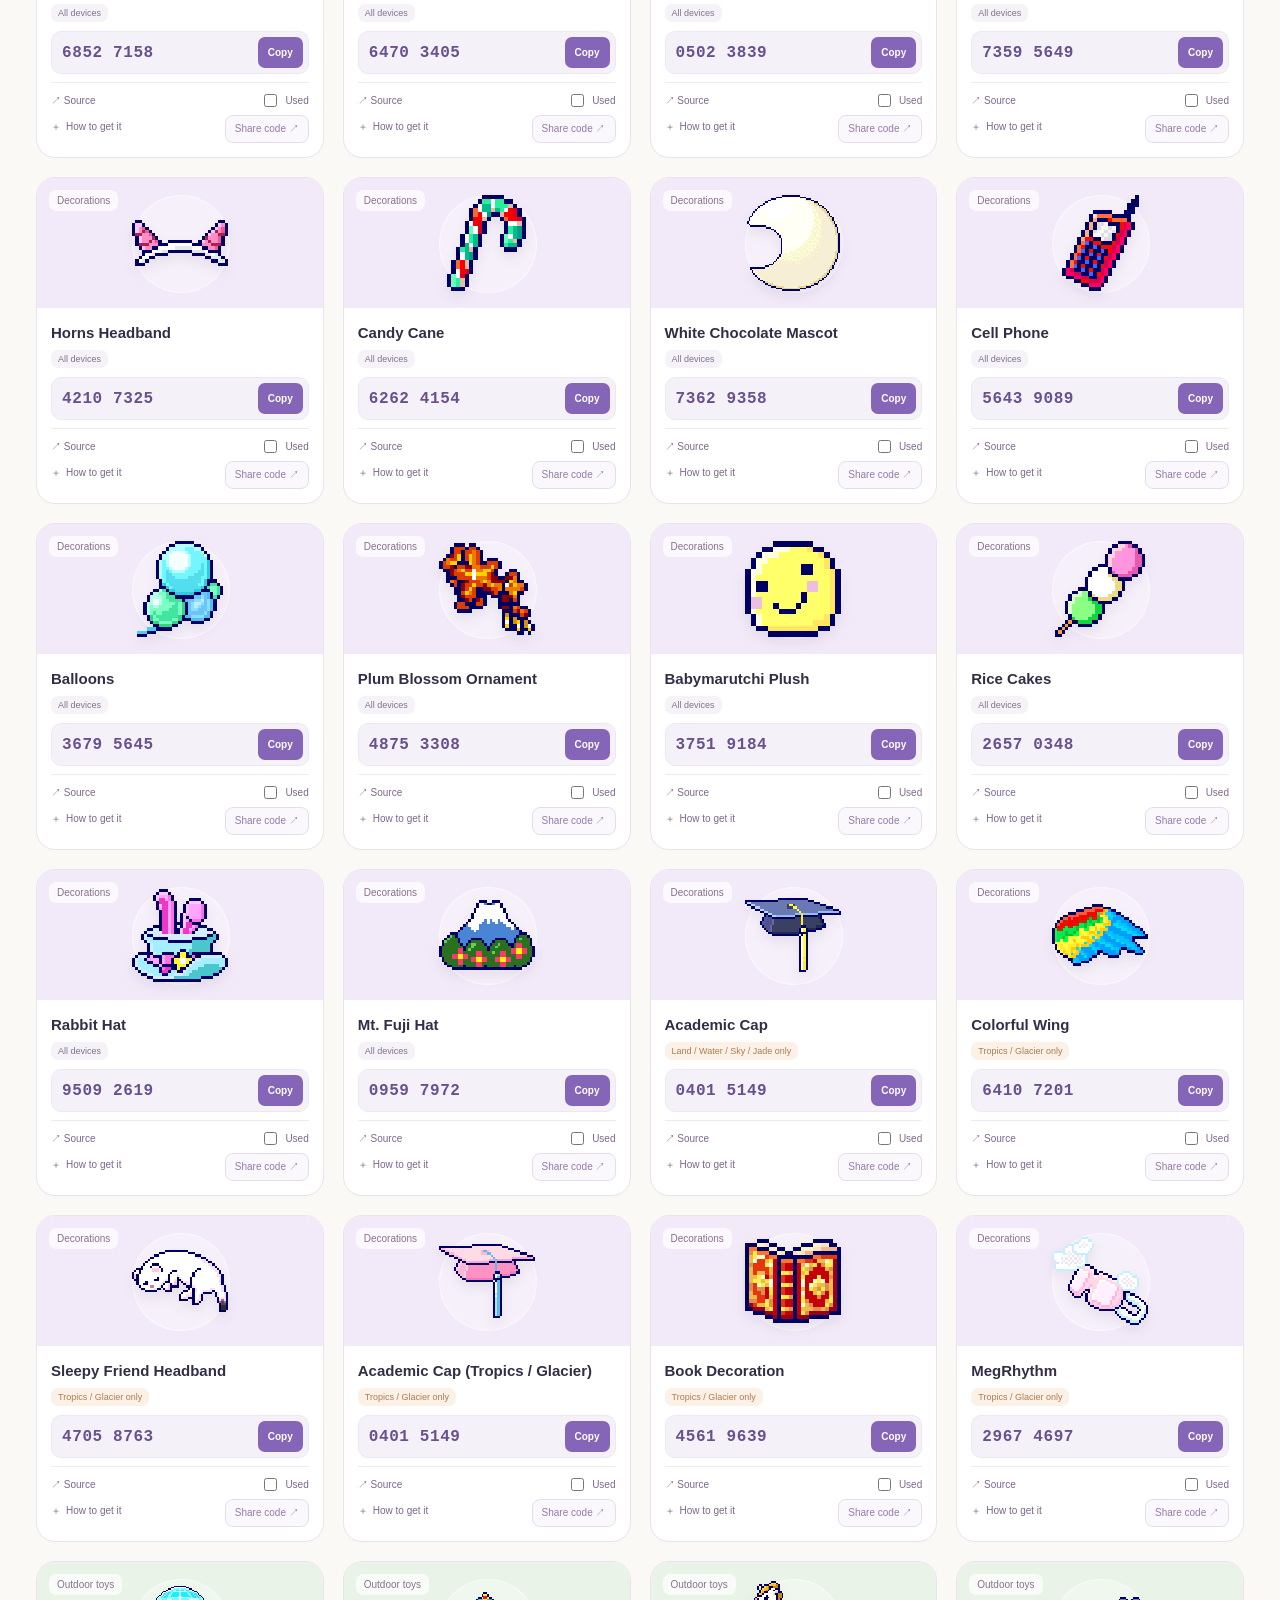
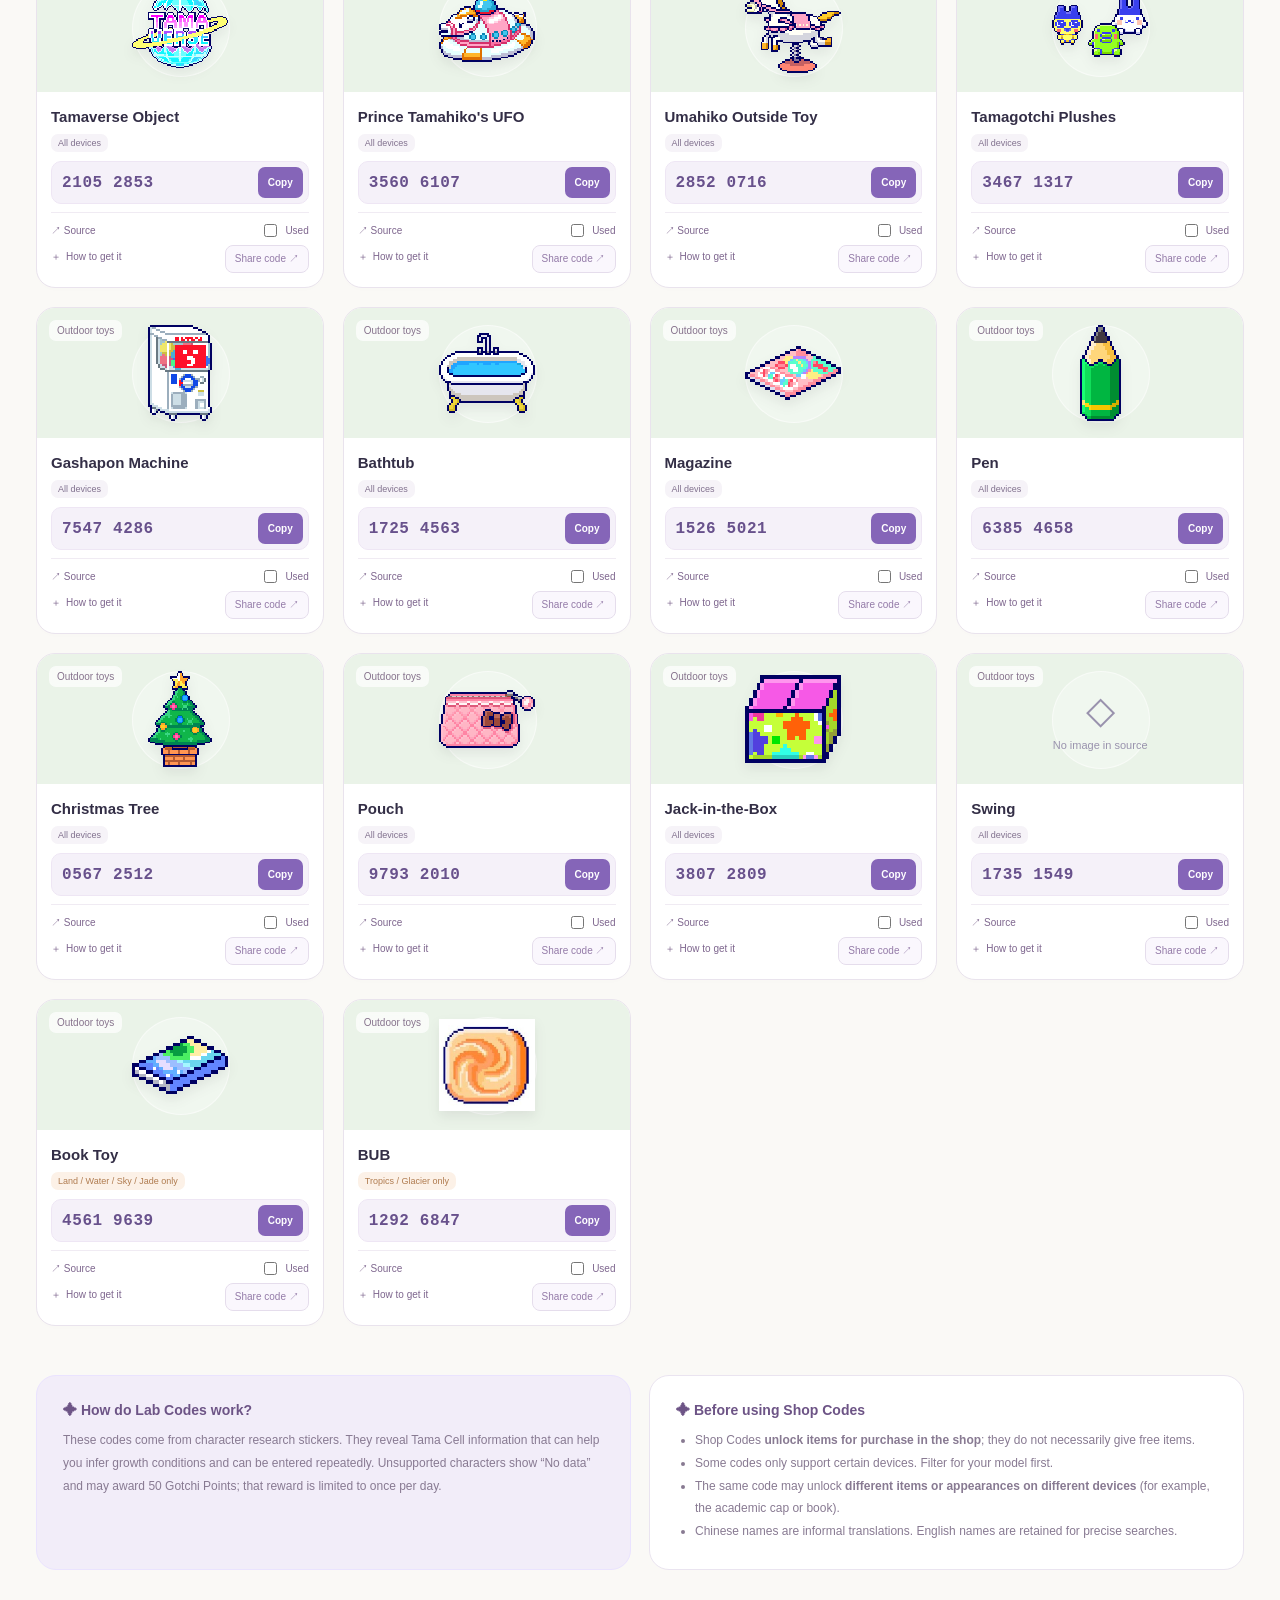
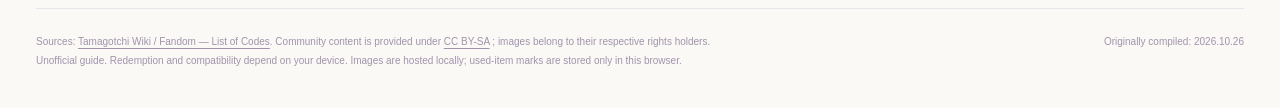
==== commit 414deeaa: "Refresh the archive logo" ====
--- a/public/index.html
+++ b/public/index.html
@@ -6,16 +6,16 @@
 <meta name="color-scheme" content="light" />
 <meta name="description" content="拓麻歌子 Tamagotchi Paradise 中文代码图鉴，收录角色贴纸、食物、零食、装饰与户外玩具。支持版本筛选、代码复制及已使用标记。">
 <meta name="theme-color" content="#6e57c9">
-<link rel="icon" href="./assets/favicon.svg?v=20261108-header1" type="image/svg+xml">
+<link rel="icon" href="./assets/art/archive-logo-v1.png" type="image/svg+xml">
 <title>拓麻歌子 Paradise · 中文代码图鉴</title>
 <link rel="stylesheet" href="./assets/styles.css?v=20261108-header1">
 <link rel="stylesheet" href="./assets/refresh.css?v=20261108-header1">
-<link rel="stylesheet" href="./assets/i18n.css?v=20261108-header1"><script src="./assets/i18n-data.js?v=20261108-header1" defer></script><script src="./assets/i18n.js?v=20261108-header1" defer></script><link rel="stylesheet" href="./assets/share.css?v=20261108-header1"><script type="module" src="./assets/share.js?v=20261108-header1"></script><link rel="stylesheet" href="./assets/theme.css?v=20261108-header1"><link rel="stylesheet" href="./assets/polish.css?v=20261108-header1"><script src="./assets/experience.js?v=20261108-header1" defer></script></head>
+<link rel="stylesheet" href="./assets/i18n.css?v=20261108-header1"><script src="./assets/i18n-data.js?v=20261108-header1" defer></script><script src="./assets/i18n.js?v=20261108-header1" defer></script><link rel="stylesheet" href="./assets/share.css?v=20261108-header1"><script type="module" src="./assets/share.js?v=20261108-header1"></script><link rel="stylesheet" href="./assets/theme.css?v=20261108-header1"><link rel="stylesheet" href="./assets/polish.css?v=20261108-logo1"><script src="./assets/experience.js?v=20261108-header1" defer></script></head>
 <body>
 <a class="skip-link" href="#main">跳到代码列表</a>
 <noscript><p class="noscript">请启用 JavaScript 以使用代码图鉴、搜索与筛选。</p></noscript>
 <div class="shell">
-<header class="topbar"><a href="#top" class="brand"><span class="brandmark"><svg viewBox="0 0 40 40" aria-hidden="true"><path d="M20 4C12 4 7 17 7 25c0 8 6 12 13 12s13-4 13-12C33 17 28 4 20 4Z" fill="currentColor"/><rect x="12" y="15" width="16" height="13" rx="5" fill="#fff"/><circle cx="17" cy="21" r="1.5" fill="#554485"/><circle cx="23" cy="21" r="1.5" fill="#554485"/><path d="M18 24q2 2 4 0" fill="none" stroke="#554485" stroke-width="1.5" stroke-linecap="round"/><circle cx="16" cy="32" r="1" fill="#fff"/><circle cx="20" cy="32" r="1" fill="#fff"/><circle cx="24" cy="32" r="1" fill="#fff"/></svg></span><span class="brandtext"><b>拓麻歌子代码图鉴</b><small>TAMA CODE ARCHIVE</small></span></a><nav class="topbar-links" aria-label="相关链接"><a class="orig-link" href="https://tamagotchi.fandom.com/wiki/Tamagotchi_Paradise/List_of_Codes" target="_blank" rel="noopener noreferrer">查看英文原文 ↗</a><a class="github-link" href="https://github.com/isunky/TamagotchiCode" target="_blank" rel="noopener noreferrer" aria-label="GitHub 仓库"><svg aria-hidden="true" viewBox="0 0 24 24"><path fill="currentColor" d="M12 .8a11.2 11.2 0 0 0-3.54 21.83c.56.1.77-.24.77-.54v-2.1c-3.13.68-3.79-1.33-3.79-1.33-.51-1.3-1.25-1.65-1.25-1.65-1.02-.7.08-.69.08-.69 1.13.08 1.72 1.16 1.72 1.16 1 1.72 2.63 1.22 3.27.94.1-.73.4-1.23.71-1.51-2.5-.28-5.13-1.25-5.13-5.57 0-1.23.44-2.23 1.16-3.02-.12-.28-.5-1.43.1-2.98 0 0 .95-.3 3.08 1.15a10.65 10.65 0 0 1 5.6 0c2.14-1.45 3.08-1.15 3.08-1.15.61 1.55.23 2.7.11 2.98.72.79 1.15 1.79 1.15 3.02 0 4.33-2.63 5.28-5.14 5.56.4.35.76 1.03.76 2.08v3.1c0 .3.2.65.78.54A11.2 11.2 0 0 0 12 .8Z"/></svg><span>GitHub</span><span aria-hidden="true">↗</span></a></nav></header>
+<header class="topbar"><a href="#top" class="brand"><span class="brandmark"><img src="./assets/art/archive-logo-v1.png" alt="" width="48" height="48"></span><span class="brandtext"><b>拓麻歌子代码图鉴</b><small>TAMA CODE ARCHIVE</small></span></a><nav class="topbar-links" aria-label="相关链接"><a class="orig-link" href="https://tamagotchi.fandom.com/wiki/Tamagotchi_Paradise/List_of_Codes" target="_blank" rel="noopener noreferrer">查看英文原文 ↗</a><a class="github-link" href="https://github.com/isunky/TamagotchiCode" target="_blank" rel="noopener noreferrer" aria-label="GitHub 仓库"><svg aria-hidden="true" viewBox="0 0 24 24"><path fill="currentColor" d="M12 .8a11.2 11.2 0 0 0-3.54 21.83c.56.1.77-.24.77-.54v-2.1c-3.13.68-3.79-1.33-3.79-1.33-.51-1.3-1.25-1.65-1.25-1.65-1.02-.7.08-.69.08-.69 1.13.08 1.72 1.16 1.72 1.16 1 1.72 2.63 1.22 3.27.94.1-.73.4-1.23.71-1.51-2.5-.28-5.13-1.25-5.13-5.57 0-1.23.44-2.23 1.16-3.02-.12-.28-.5-1.43.1-2.98 0 0 .95-.3 3.08 1.15a10.65 10.65 0 0 1 5.6 0c2.14-1.45 3.08-1.15 3.08-1.15.61 1.55.23 2.7.11 2.98.72.79 1.15 1.79 1.15 3.02 0 4.33-2.63 5.28-5.14 5.56.4.35.76 1.03.76 2.08v3.1c0 .3.2.65.78.54A11.2 11.2 0 0 0 12 .8Z"/></svg><span>GitHub</span><span aria-hidden="true">↗</span></a></nav></header>
 <section id="top" class="hero">
   <div class="hero-copy">
     <div class="eyebrow"><span class="dot"></span> 你的 PARADISE 口袋图鉴</div>
--- a/public/assets/polish.css
+++ b/public/assets/polish.css
@@ -27,3 +27,6 @@
 .stats{margin:12px 0;padding:10px 0}.stat,.stat.stat-mint,.stat.stat-yellow{padding:0 20px}.stat-label{margin-bottom:2px}.stat strong{font-size:20px}
 .playbook-entry{margin:0 0 14px;gap:10px}.playbook-entry>a{padding:10px 16px;gap:10px}.entry-icon{width:32px;height:32px;border-radius:10px;font-size:13px}.playbook-entry h2{font-size:13px;margin:0}.playbook-entry small,.playbook-entry p{display:none}
 @media(max-width:540px){.hero,html[lang=en] .hero{min-height:0;padding:19px 18px}.hero-copy,html[lang=en] .hero-copy{max-width:100%!important;padding-right:90px}.hero h1,html[lang=en] .hero h1{max-width:none;font-size:22px;line-height:1.3}.hero p{font-size:11px;margin-top:7px}.hero-buttons{margin-top:10px}.hero .primary-link{padding:9px 11px}.hero-art{top:50%;right:0;bottom:auto;transform:translateY(-50%);width:100px;height:100px}.hero-art .art-orbit{width:80px;height:80px}.hero-illustration{max-height:100px}.stats{margin:10px 0;padding:9px 0}.stat,.stat.stat-mint,.stat.stat-yellow{padding:0 8px}.stat strong{font-size:18px}.stat-label{min-height:0;margin-bottom:3px}.playbook-entry{margin-bottom:12px}.playbook-entry>a{padding:9px;gap:7px}.entry-icon{width:27px;height:27px;font-size:11px}.playbook-entry h2{font-size:11px}}
+/* Generated brand mark */
+.brandmark img{display:block;width:100%;height:100%;object-fit:contain}
+.guide-header .brand img{object-fit:contain}
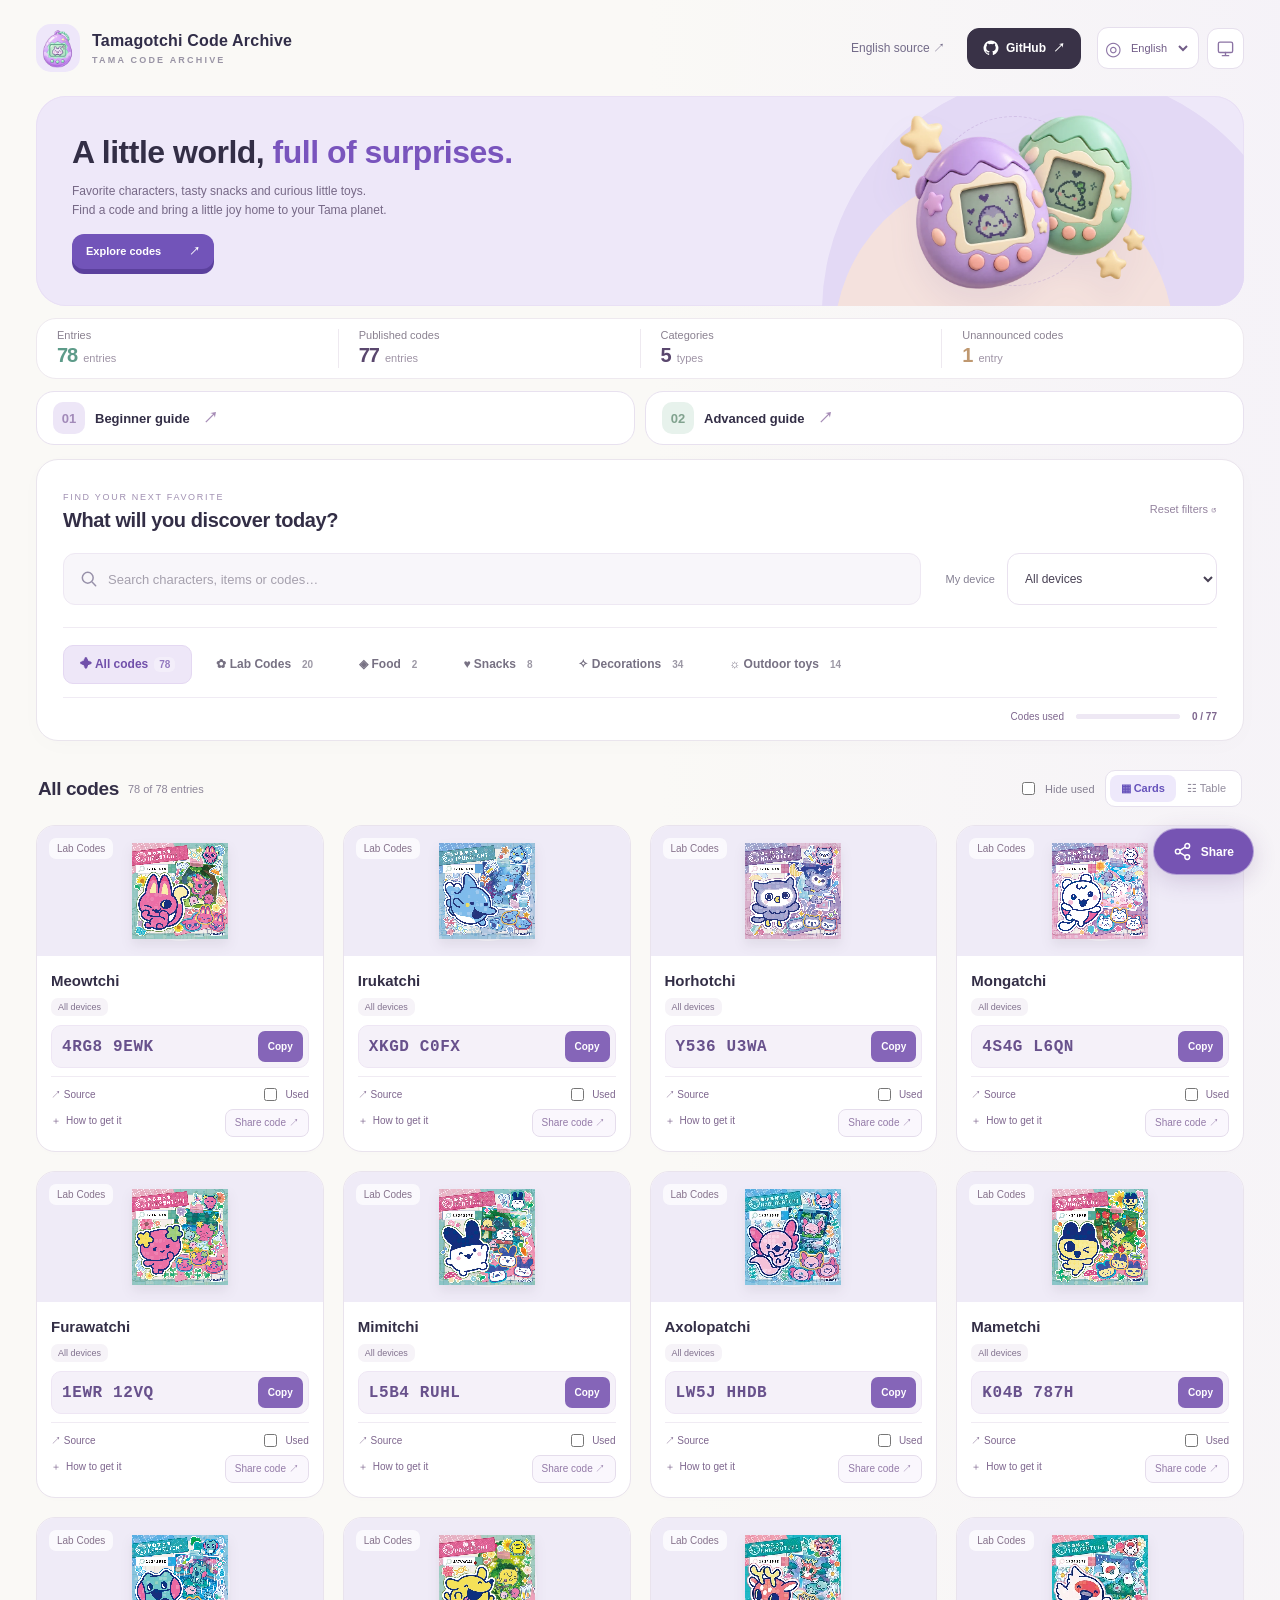
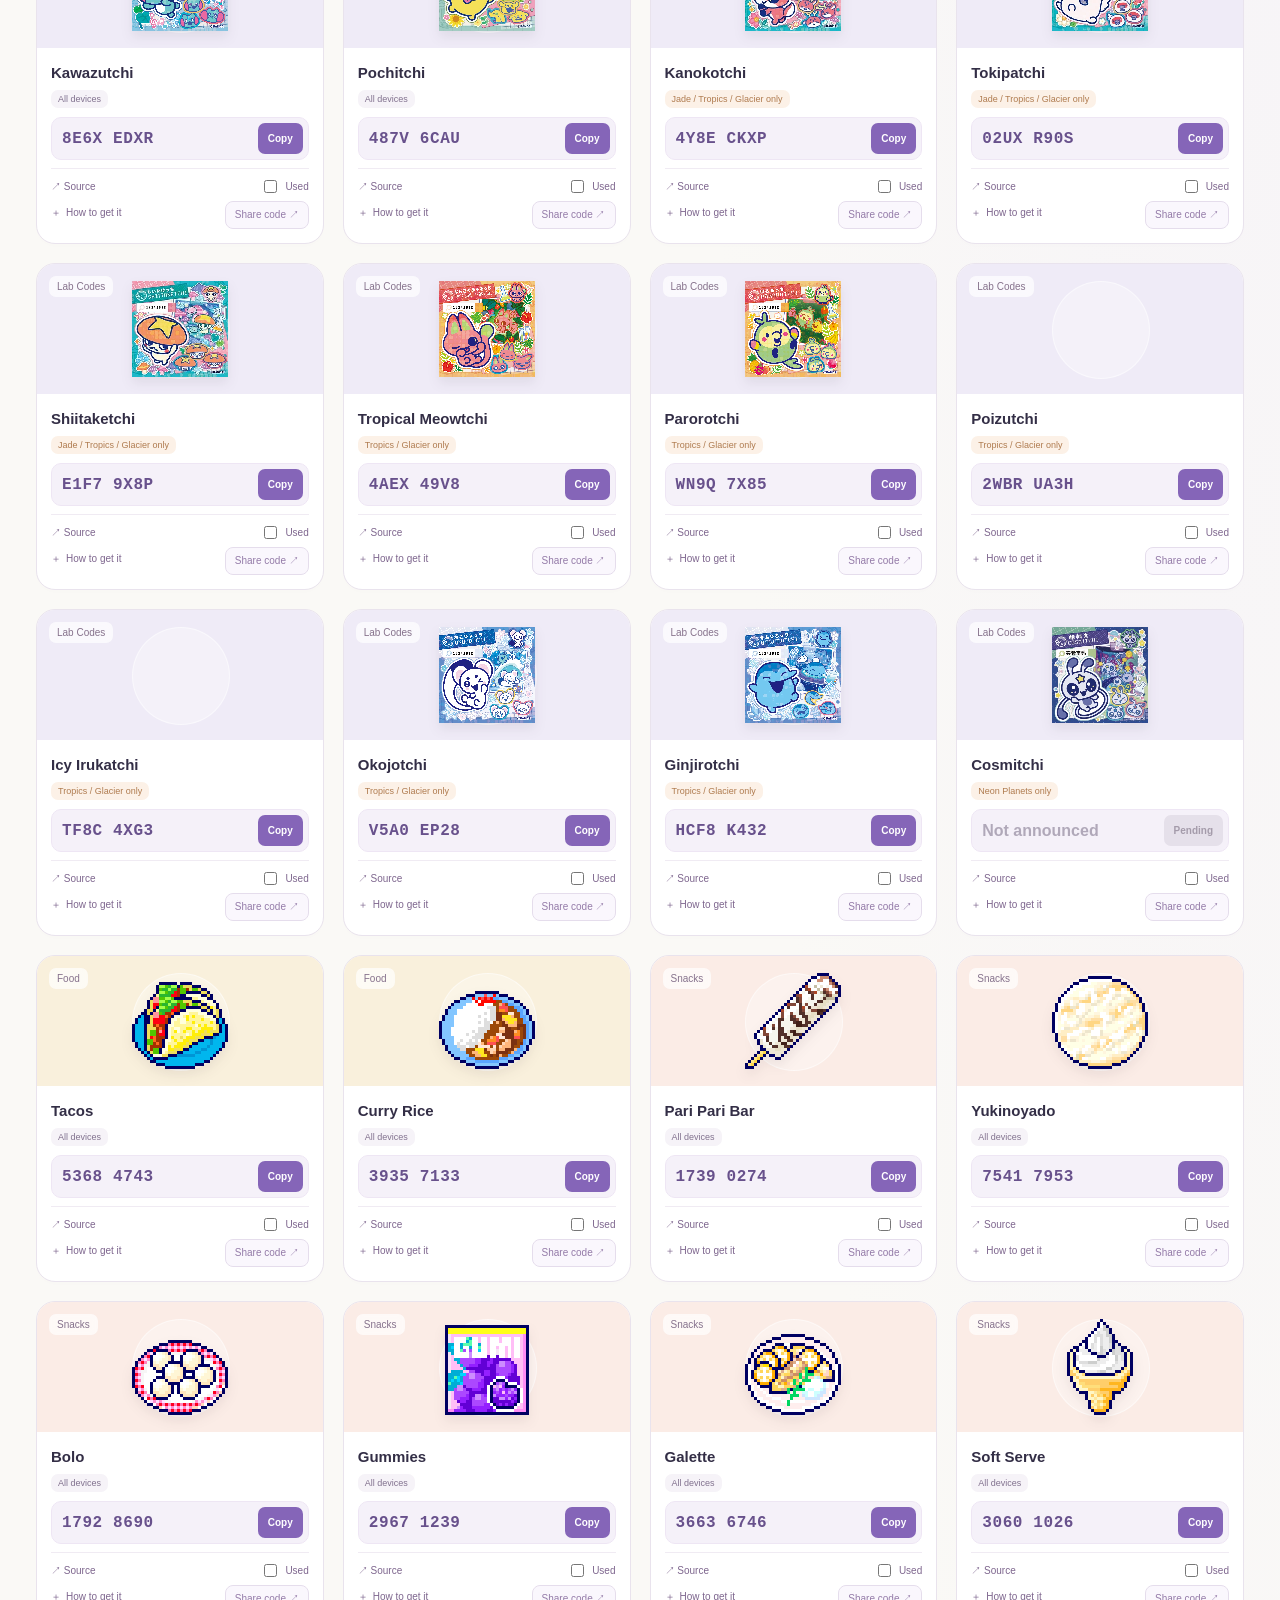
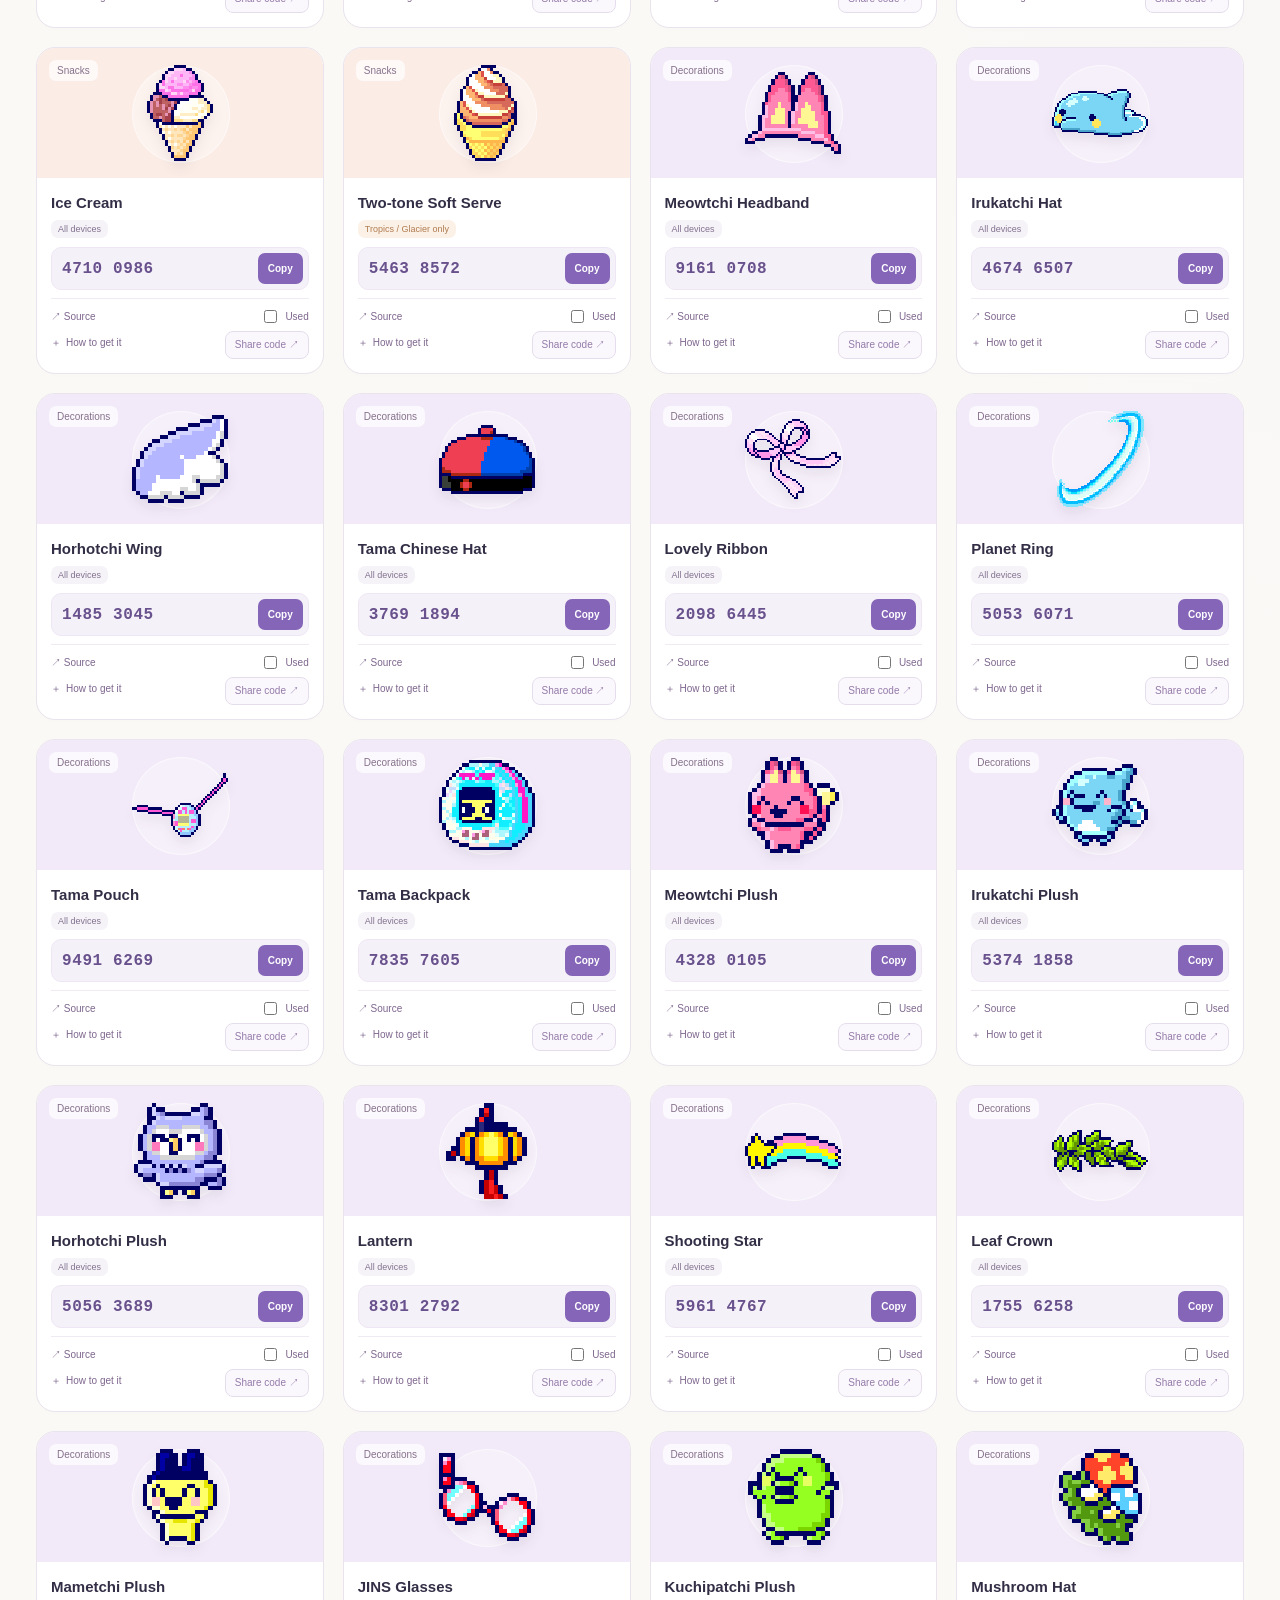
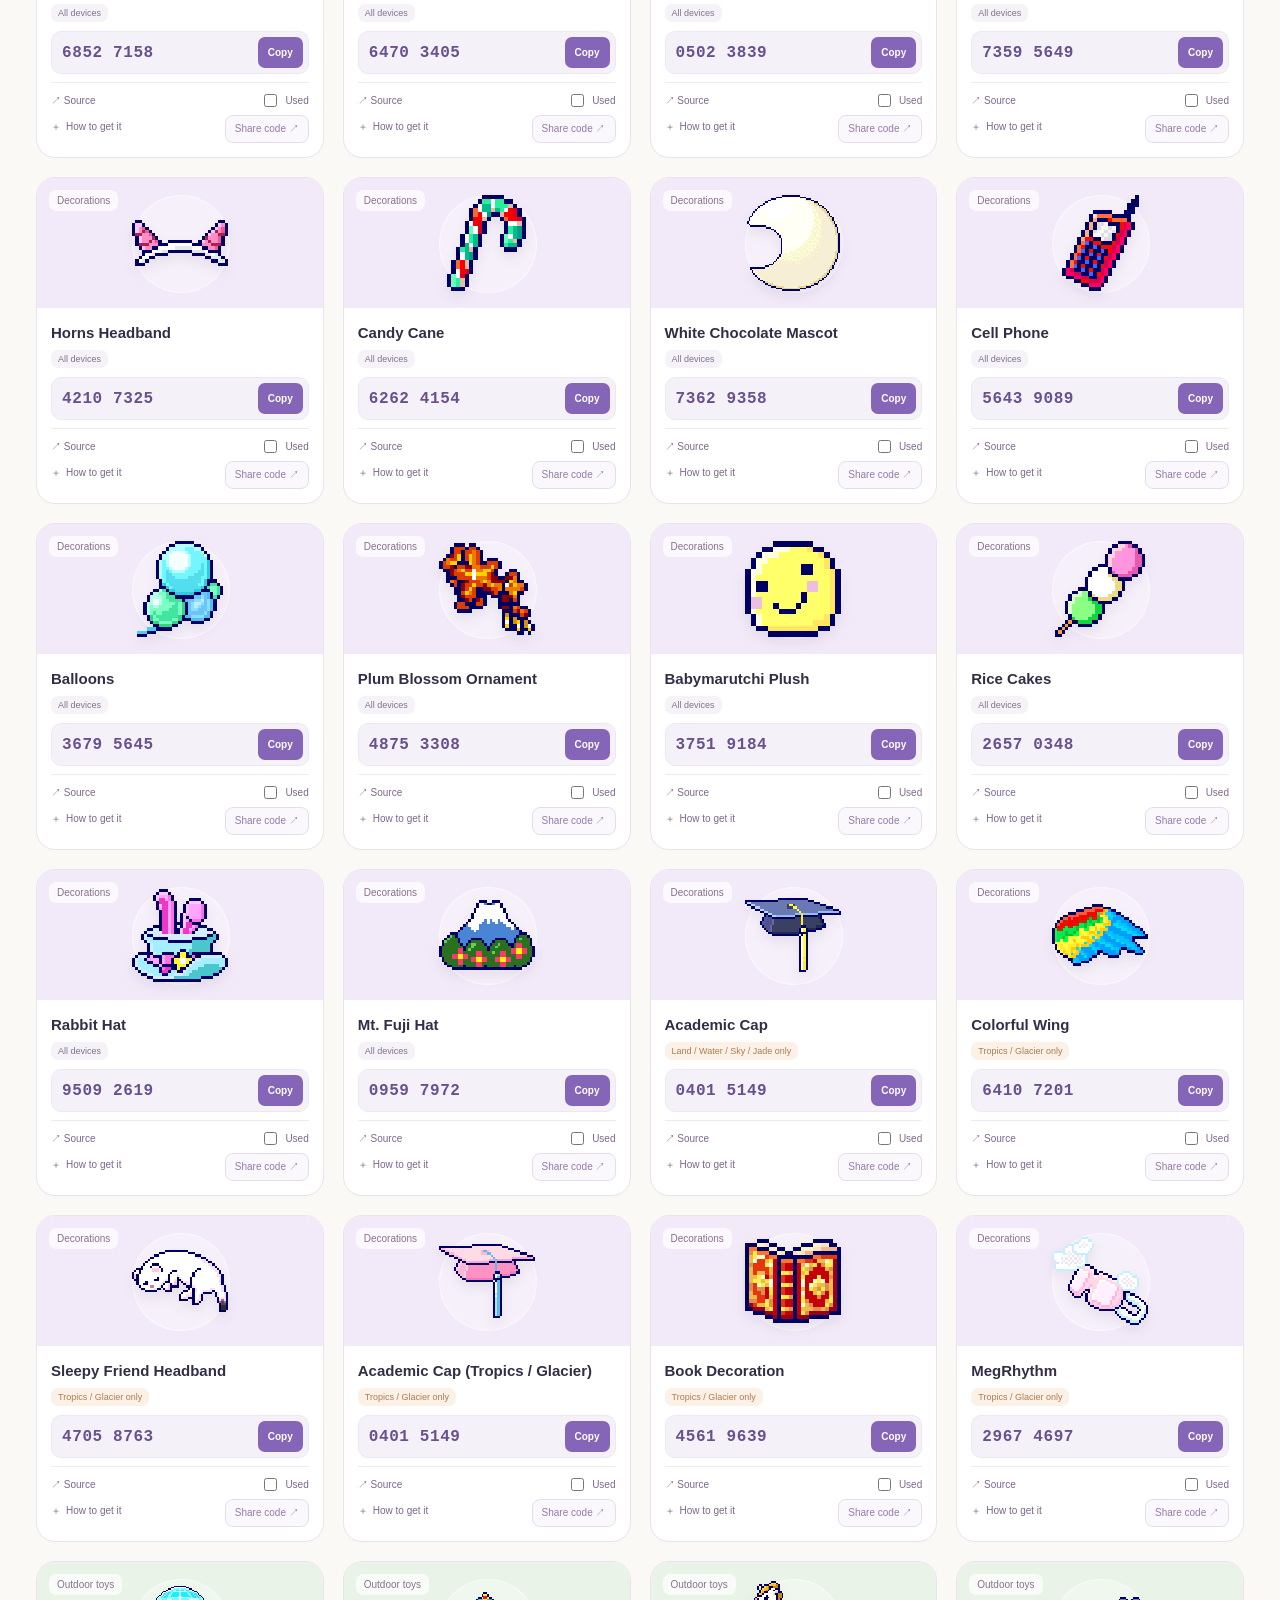
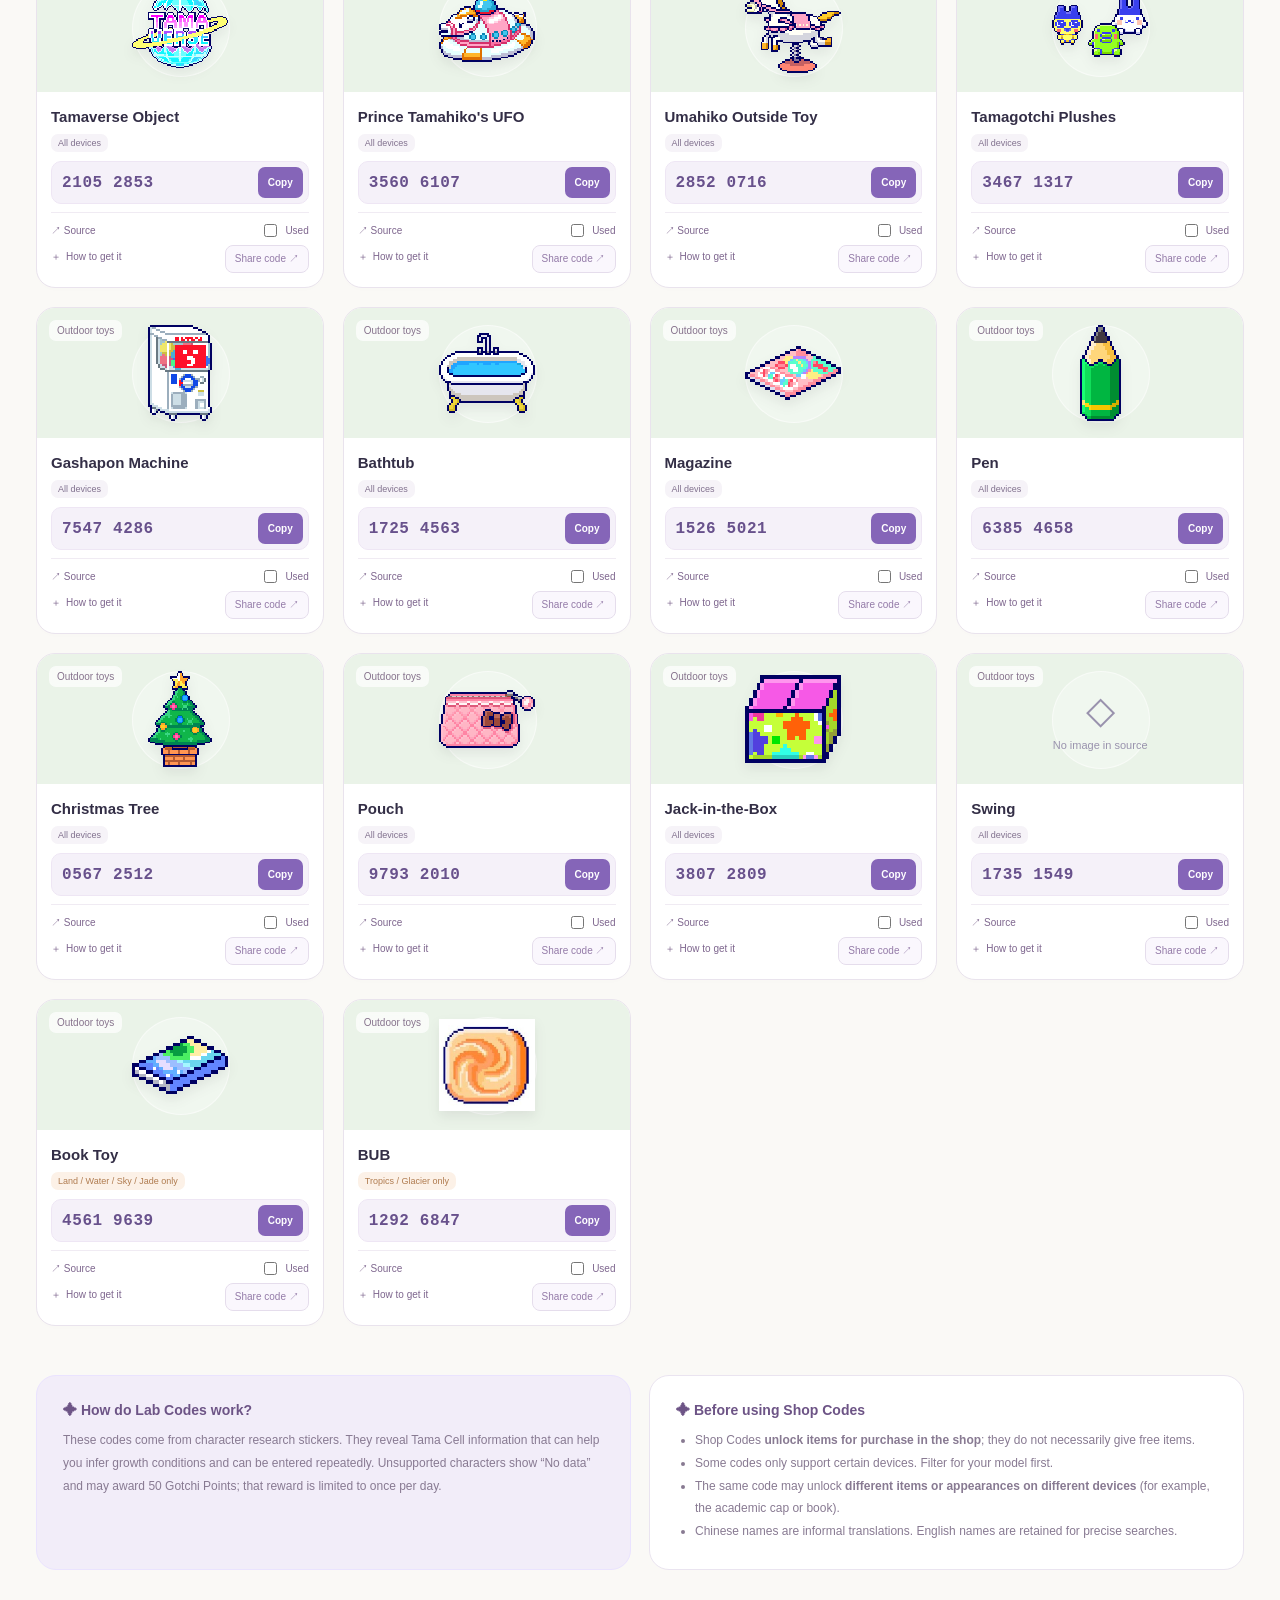
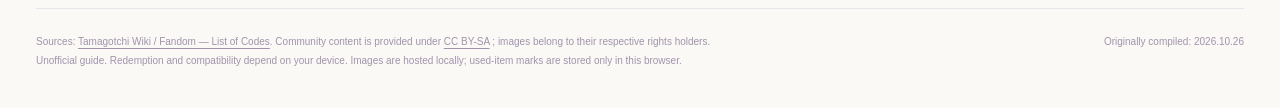
==== commit 0c72c5b6: "Add illustrated archive wordmark" ====
--- a/public/index.html
+++ b/public/index.html
@@ -10,12 +10,12 @@
 <title>拓麻歌子 Paradise · 中文代码图鉴</title>
 <link rel="stylesheet" href="./assets/styles.css?v=20261108-header1">
 <link rel="stylesheet" href="./assets/refresh.css?v=20261108-header1">
-<link rel="stylesheet" href="./assets/i18n.css?v=20261108-header1"><script src="./assets/i18n-data.js?v=20261108-header1" defer></script><script src="./assets/i18n.js?v=20261108-header1" defer></script><link rel="stylesheet" href="./assets/share.css?v=20261108-header1"><script type="module" src="./assets/share.js?v=20261108-header1"></script><link rel="stylesheet" href="./assets/theme.css?v=20261108-header1"><link rel="stylesheet" href="./assets/polish.css?v=20261108-logo1"><script src="./assets/experience.js?v=20261108-header1" defer></script></head>
+<link rel="stylesheet" href="./assets/i18n.css?v=20261108-header1"><script src="./assets/i18n-data.js?v=20261108-header1" defer></script><script src="./assets/i18n.js?v=20261108-header1" defer></script><link rel="stylesheet" href="./assets/share.css?v=20261108-header1"><script type="module" src="./assets/share.js?v=20261108-header1"></script><link rel="stylesheet" href="./assets/theme.css?v=20261108-header1"><link rel="stylesheet" href="./assets/polish.css?v=20261108-wordmark1"><script src="./assets/experience.js?v=20261108-header1" defer></script></head>
 <body>
 <a class="skip-link" href="#main">跳到代码列表</a>
 <noscript><p class="noscript">请启用 JavaScript 以使用代码图鉴、搜索与筛选。</p></noscript>
 <div class="shell">
-<header class="topbar"><a href="#top" class="brand"><span class="brandmark"><img src="./assets/art/archive-logo-v1.png" alt="" width="48" height="48"></span><span class="brandtext"><b>拓麻歌子代码图鉴</b><small>TAMA CODE ARCHIVE</small></span></a><nav class="topbar-links" aria-label="相关链接"><a class="orig-link" href="https://tamagotchi.fandom.com/wiki/Tamagotchi_Paradise/List_of_Codes" target="_blank" rel="noopener noreferrer">查看英文原文 ↗</a><a class="github-link" href="https://github.com/isunky/TamagotchiCode" target="_blank" rel="noopener noreferrer" aria-label="GitHub 仓库"><svg aria-hidden="true" viewBox="0 0 24 24"><path fill="currentColor" d="M12 .8a11.2 11.2 0 0 0-3.54 21.83c.56.1.77-.24.77-.54v-2.1c-3.13.68-3.79-1.33-3.79-1.33-.51-1.3-1.25-1.65-1.25-1.65-1.02-.7.08-.69.08-.69 1.13.08 1.72 1.16 1.72 1.16 1 1.72 2.63 1.22 3.27.94.1-.73.4-1.23.71-1.51-2.5-.28-5.13-1.25-5.13-5.57 0-1.23.44-2.23 1.16-3.02-.12-.28-.5-1.43.1-2.98 0 0 .95-.3 3.08 1.15a10.65 10.65 0 0 1 5.6 0c2.14-1.45 3.08-1.15 3.08-1.15.61 1.55.23 2.7.11 2.98.72.79 1.15 1.79 1.15 3.02 0 4.33-2.63 5.28-5.14 5.56.4.35.76 1.03.76 2.08v3.1c0 .3.2.65.78.54A11.2 11.2 0 0 0 12 .8Z"/></svg><span>GitHub</span><span aria-hidden="true">↗</span></a></nav></header>
+<header class="topbar"><a href="#top" class="brand"><span class="brandmark"><img src="./assets/art/archive-logo-v1.png" alt="" width="48" height="48"></span><img class="brand-wordmark" src="./assets/art/archive-wordmark-v1.png" alt="" width="300" height="75"><span class="brandtext"><b>拓麻歌子代码图鉴</b><small>TAMA CODE ARCHIVE</small></span></a><nav class="topbar-links" aria-label="相关链接"><a class="orig-link" href="https://tamagotchi.fandom.com/wiki/Tamagotchi_Paradise/List_of_Codes" target="_blank" rel="noopener noreferrer">查看英文原文 ↗</a><a class="github-link" href="https://github.com/isunky/TamagotchiCode" target="_blank" rel="noopener noreferrer" aria-label="GitHub 仓库"><svg aria-hidden="true" viewBox="0 0 24 24"><path fill="currentColor" d="M12 .8a11.2 11.2 0 0 0-3.54 21.83c.56.1.77-.24.77-.54v-2.1c-3.13.68-3.79-1.33-3.79-1.33-.51-1.3-1.25-1.65-1.25-1.65-1.02-.7.08-.69.08-.69 1.13.08 1.72 1.16 1.72 1.16 1 1.72 2.63 1.22 3.27.94.1-.73.4-1.23.71-1.51-2.5-.28-5.13-1.25-5.13-5.57 0-1.23.44-2.23 1.16-3.02-.12-.28-.5-1.43.1-2.98 0 0 .95-.3 3.08 1.15a10.65 10.65 0 0 1 5.6 0c2.14-1.45 3.08-1.15 3.08-1.15.61 1.55.23 2.7.11 2.98.72.79 1.15 1.79 1.15 3.02 0 4.33-2.63 5.28-5.14 5.56.4.35.76 1.03.76 2.08v3.1c0 .3.2.65.78.54A11.2 11.2 0 0 0 12 .8Z"/></svg><span>GitHub</span><span aria-hidden="true">↗</span></a></nav></header>
 <section id="top" class="hero">
   <div class="hero-copy">
     <div class="eyebrow"><span class="dot"></span> 你的 PARADISE 口袋图鉴</div>
--- a/public/assets/polish.css
+++ b/public/assets/polish.css
@@ -30,3 +30,8 @@
 /* Generated brand mark */
 .brandmark img{display:block;width:100%;height:100%;object-fit:contain}
 .guide-header .brand img{object-fit:contain}
+.brand-wordmark{display:none;width:185px;height:auto;max-height:48px;object-fit:contain;object-position:left center}
+html[lang="zh-CN"] .topbar .brand-wordmark{display:block}
+html[lang="zh-CN"] .topbar .brandtext{position:absolute;width:1px;height:1px;overflow:hidden;clip-path:inset(50%);white-space:nowrap}
+html[data-theme=dark] .brand-wordmark{filter:brightness(0) saturate(100%) invert(90%) sepia(10%) saturate(1000%) hue-rotate(220deg)}
+@media(max-width:540px){.brand-wordmark{width:145px;max-width:calc(100vw - 130px);max-height:38px}}
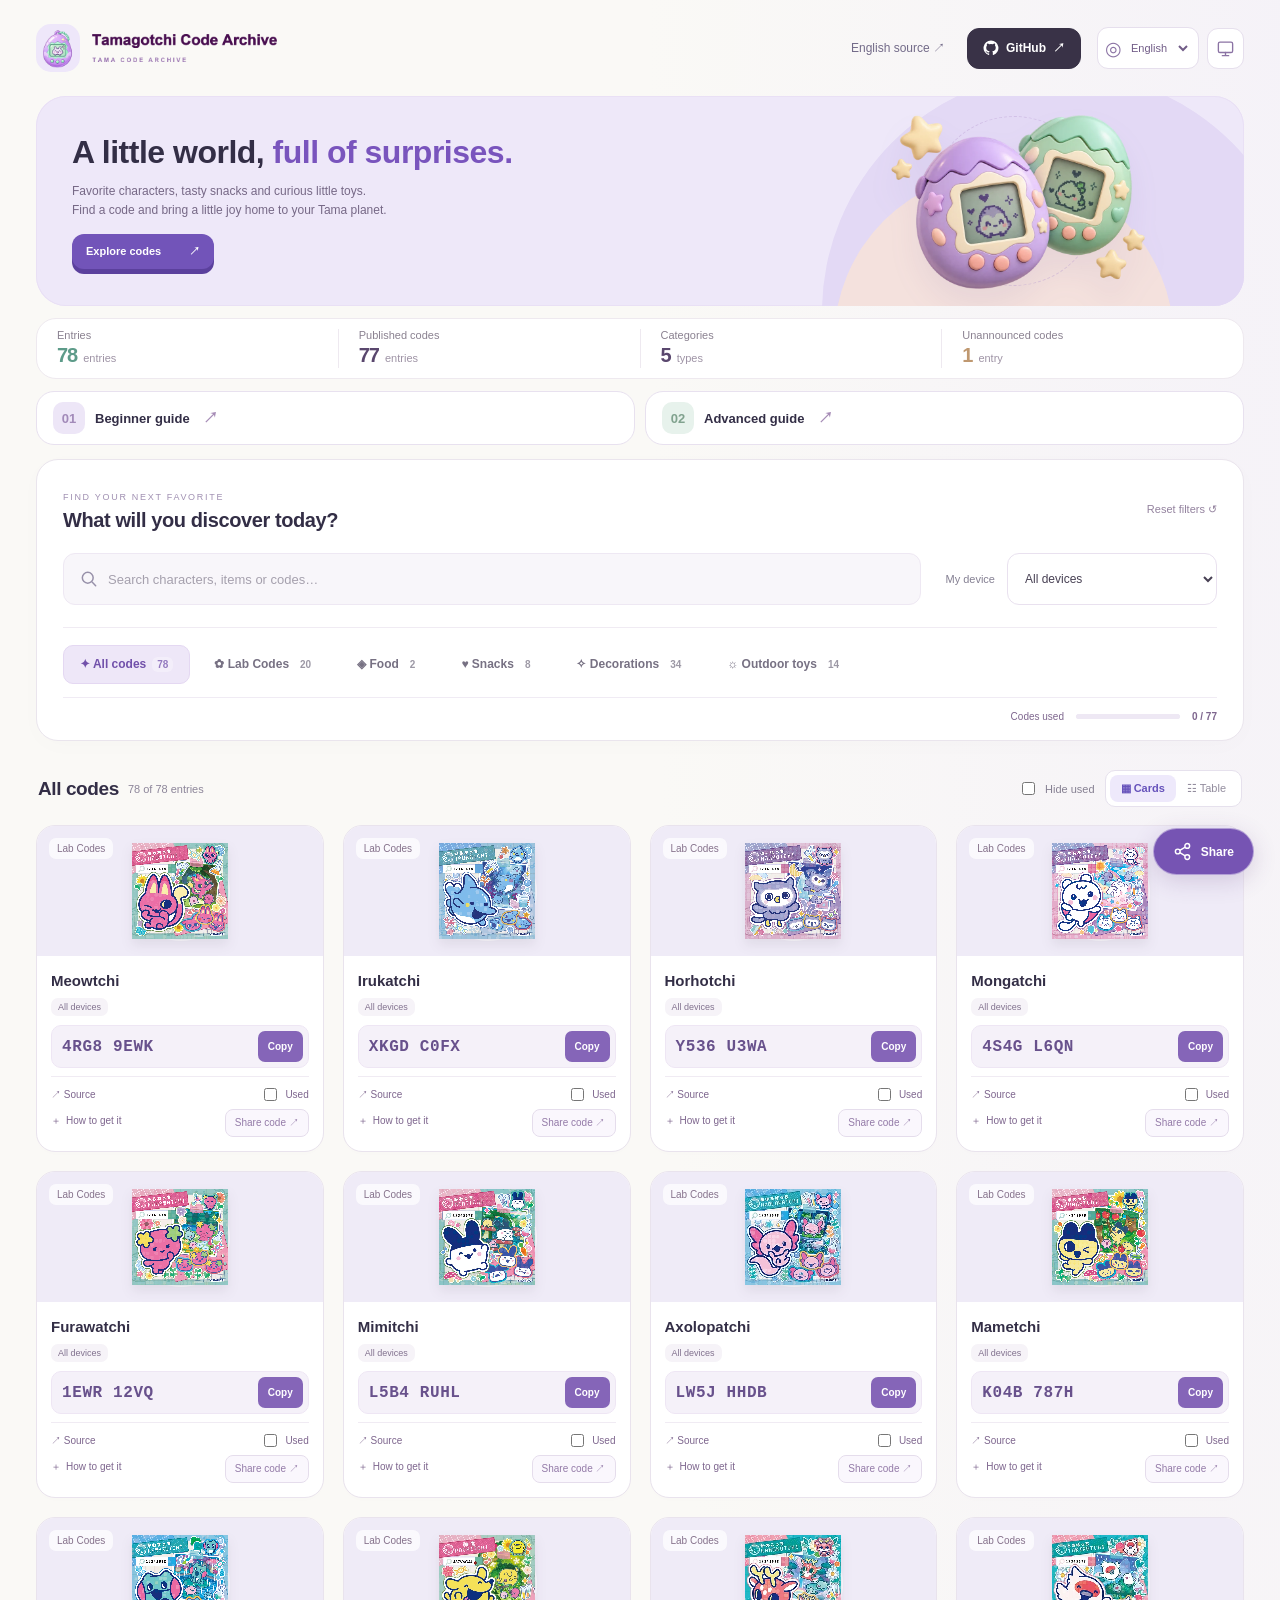
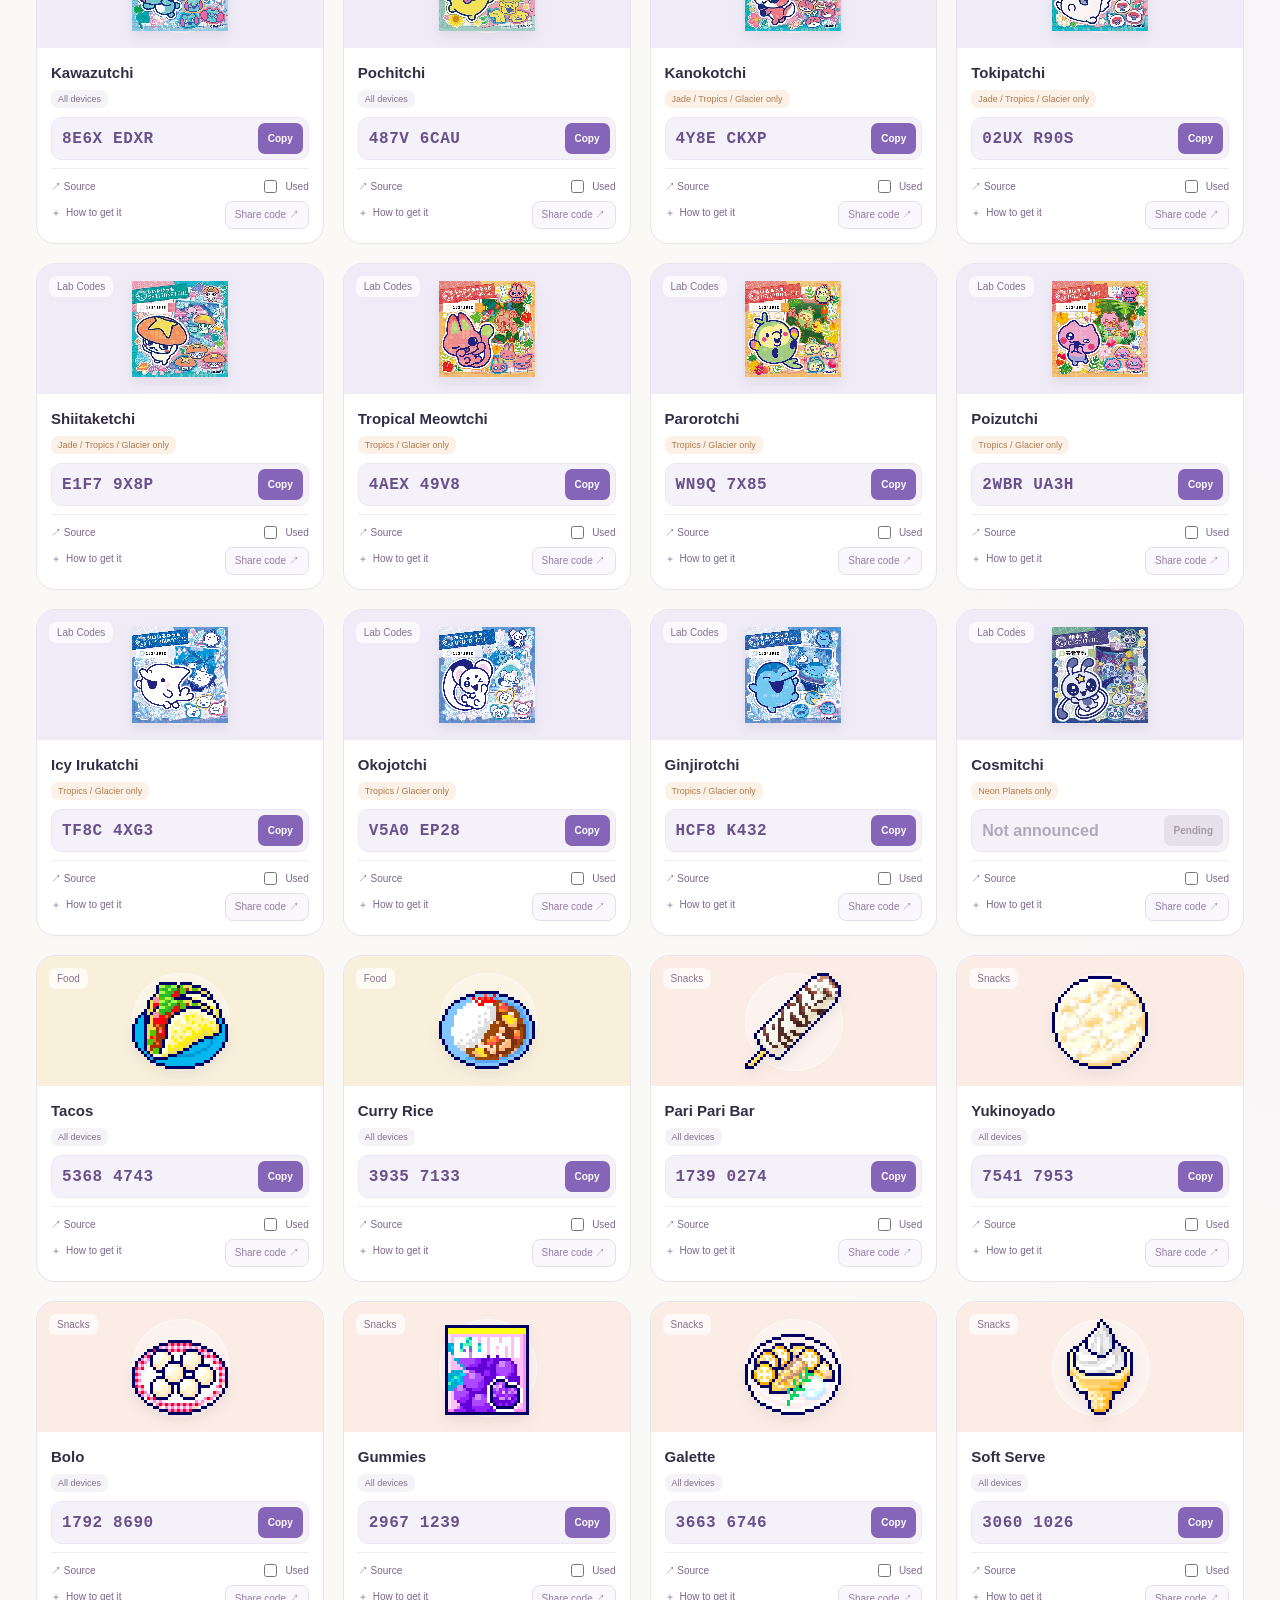
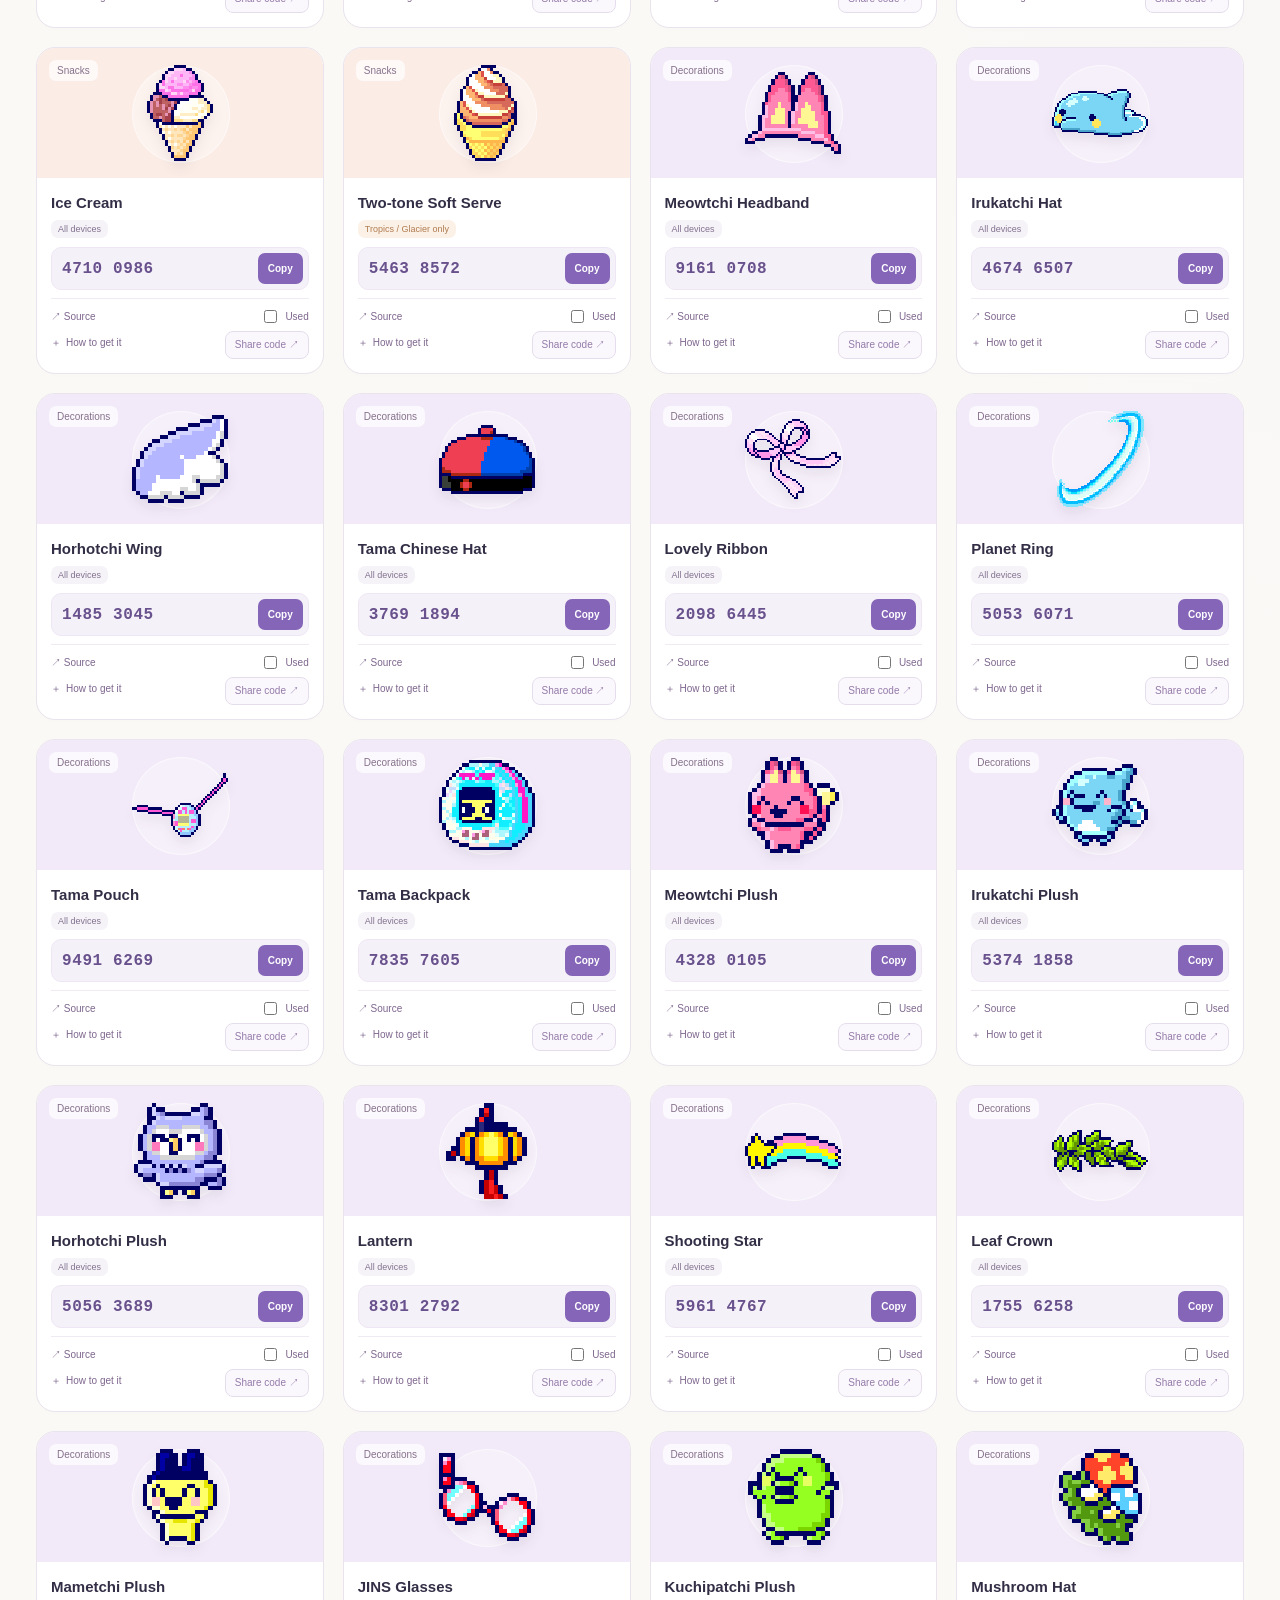
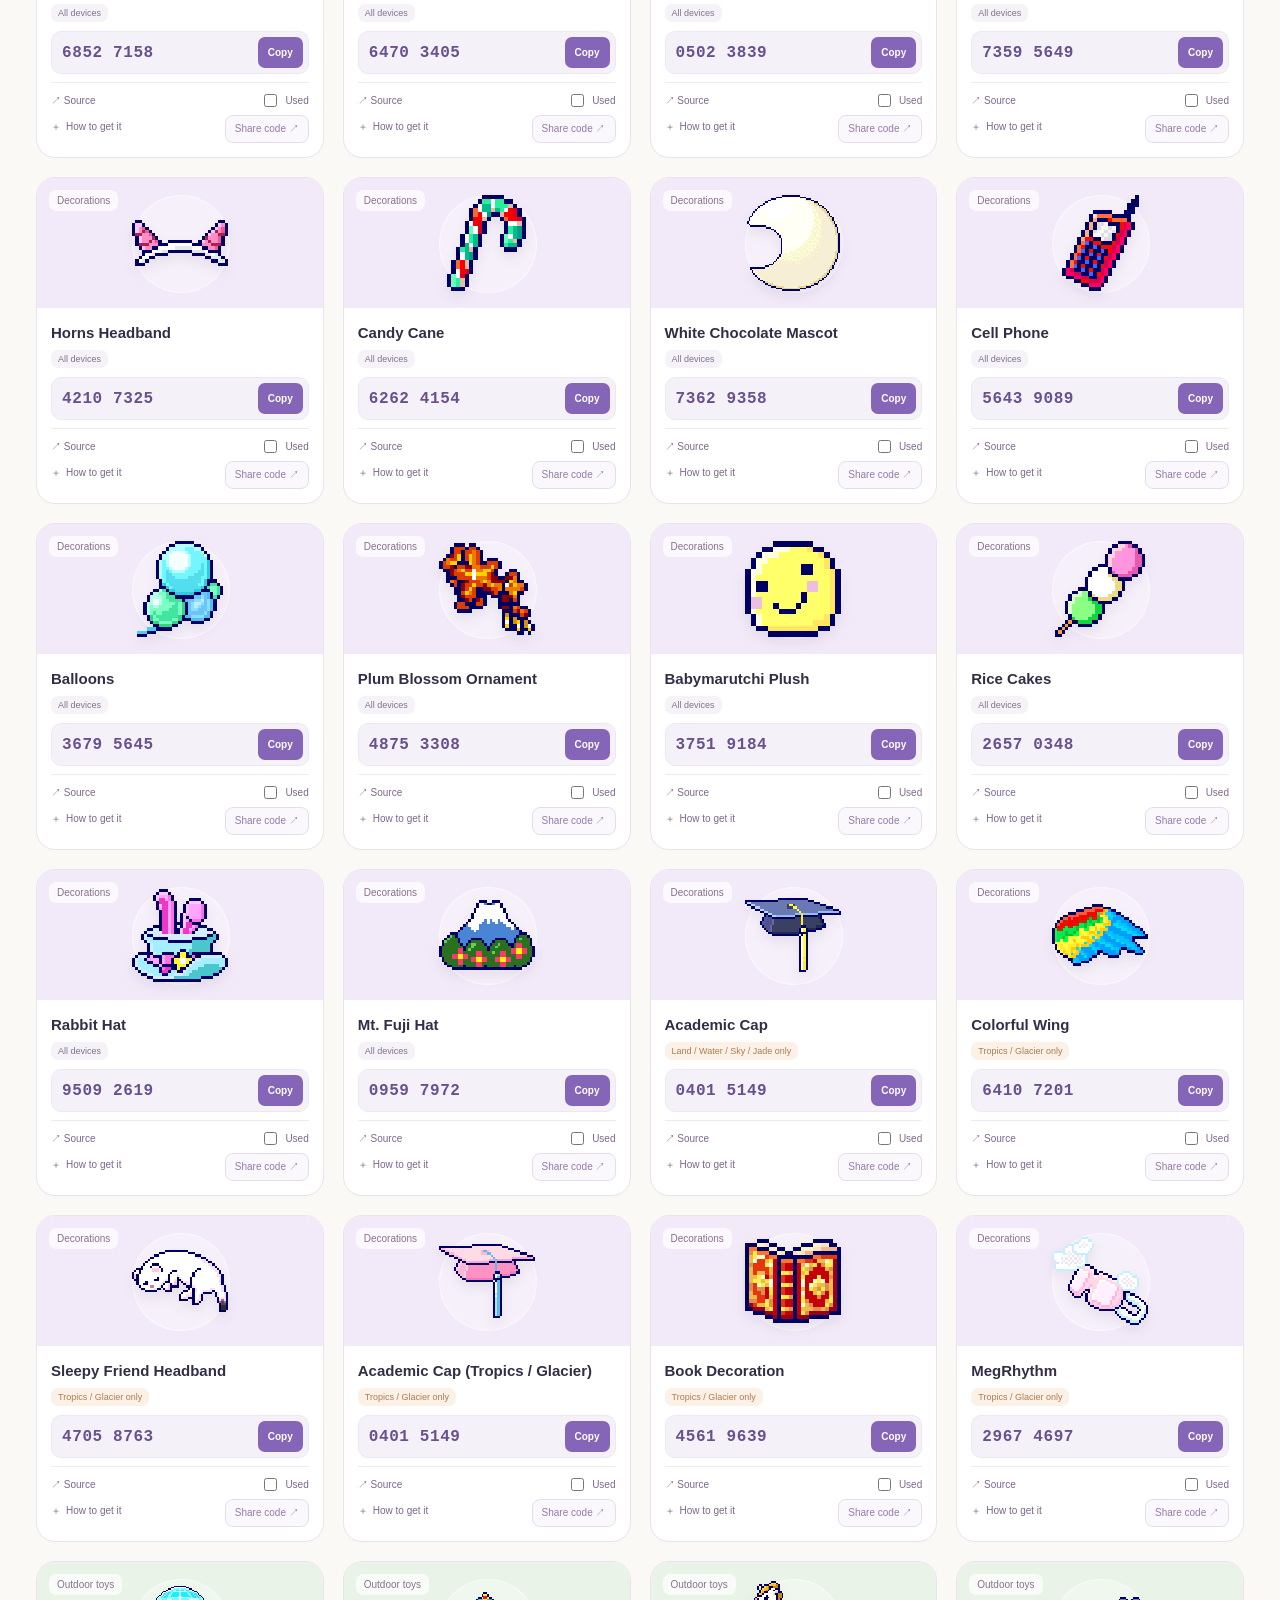
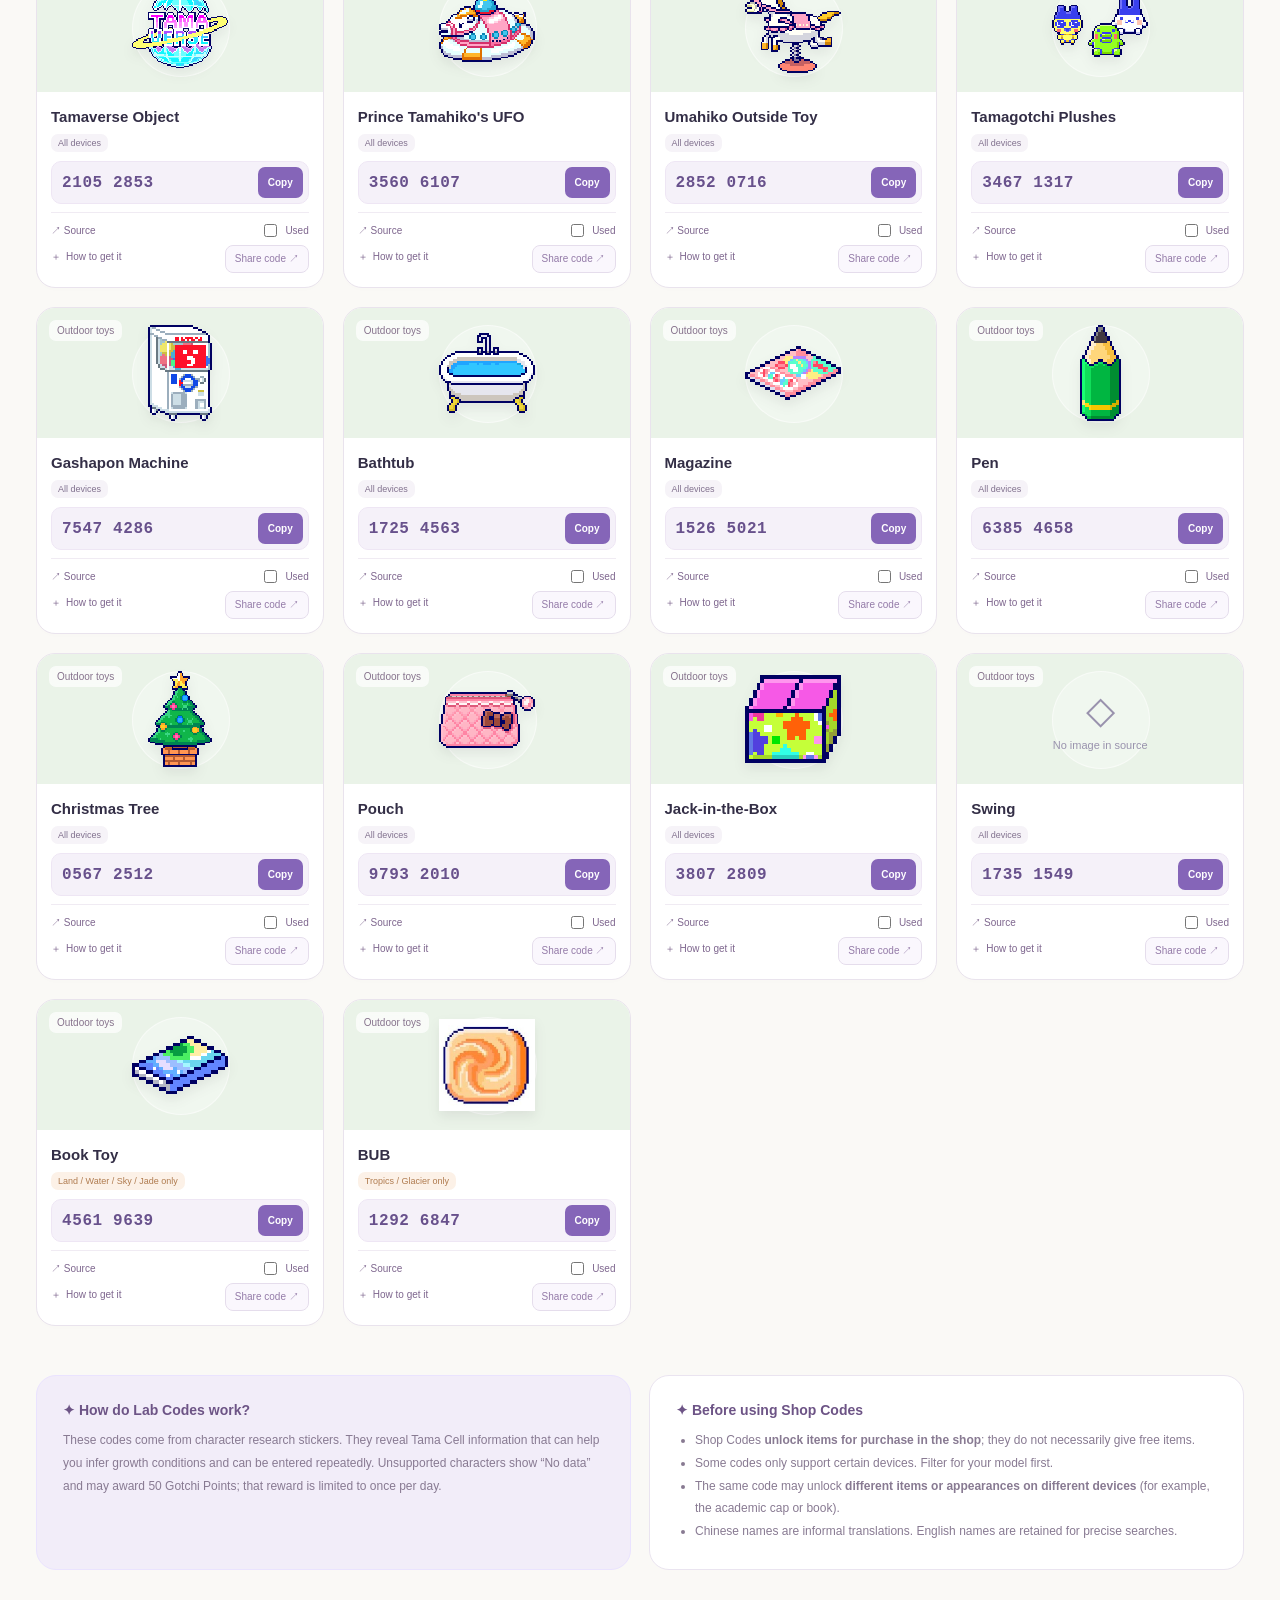
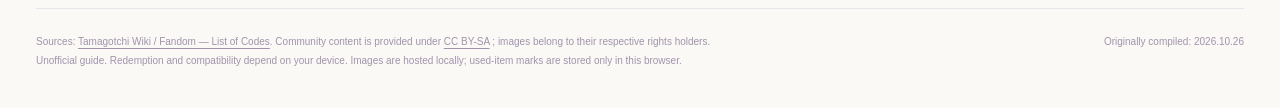
==== commit 7ad9b40b: "Localize archive wordmark" ====
--- a/public/index.html
+++ b/public/index.html
@@ -10,12 +10,12 @@
 <title>拓麻歌子 Paradise · 中文代码图鉴</title>
 <link rel="stylesheet" href="./assets/styles.css?v=20261108-header1">
 <link rel="stylesheet" href="./assets/refresh.css?v=20261108-header1">
-<link rel="stylesheet" href="./assets/i18n.css?v=20261108-header1"><script src="./assets/i18n-data.js?v=20261108-header1" defer></script><script src="./assets/i18n.js?v=20261108-header1" defer></script><link rel="stylesheet" href="./assets/share.css?v=20261108-header1"><script type="module" src="./assets/share.js?v=20261108-header1"></script><link rel="stylesheet" href="./assets/theme.css?v=20261108-header1"><link rel="stylesheet" href="./assets/polish.css?v=20261108-wordmark1"><script src="./assets/experience.js?v=20261108-header1" defer></script></head>
+<link rel="stylesheet" href="./assets/i18n.css?v=20261108-header1"><script src="./assets/i18n-data.js?v=20261108-header1" defer></script><script src="./assets/i18n.js?v=20261108-header1" defer></script><link rel="stylesheet" href="./assets/share.css?v=20261108-header1"><script type="module" src="./assets/share.js?v=20261108-header1"></script><link rel="stylesheet" href="./assets/theme.css?v=20261108-header1"><link rel="stylesheet" href="./assets/polish.css?v=20261108-wordmark2"><script src="./assets/experience.js?v=20261108-header1" defer></script></head>
 <body>
 <a class="skip-link" href="#main">跳到代码列表</a>
 <noscript><p class="noscript">请启用 JavaScript 以使用代码图鉴、搜索与筛选。</p></noscript>
 <div class="shell">
-<header class="topbar"><a href="#top" class="brand"><span class="brandmark"><img src="./assets/art/archive-logo-v1.png" alt="" width="48" height="48"></span><img class="brand-wordmark" src="./assets/art/archive-wordmark-v1.png" alt="" width="300" height="75"><span class="brandtext"><b>拓麻歌子代码图鉴</b><small>TAMA CODE ARCHIVE</small></span></a><nav class="topbar-links" aria-label="相关链接"><a class="orig-link" href="https://tamagotchi.fandom.com/wiki/Tamagotchi_Paradise/List_of_Codes" target="_blank" rel="noopener noreferrer">查看英文原文 ↗</a><a class="github-link" href="https://github.com/isunky/TamagotchiCode" target="_blank" rel="noopener noreferrer" aria-label="GitHub 仓库"><svg aria-hidden="true" viewBox="0 0 24 24"><path fill="currentColor" d="M12 .8a11.2 11.2 0 0 0-3.54 21.83c.56.1.77-.24.77-.54v-2.1c-3.13.68-3.79-1.33-3.79-1.33-.51-1.3-1.25-1.65-1.25-1.65-1.02-.7.08-.69.08-.69 1.13.08 1.72 1.16 1.72 1.16 1 1.72 2.63 1.22 3.27.94.1-.73.4-1.23.71-1.51-2.5-.28-5.13-1.25-5.13-5.57 0-1.23.44-2.23 1.16-3.02-.12-.28-.5-1.43.1-2.98 0 0 .95-.3 3.08 1.15a10.65 10.65 0 0 1 5.6 0c2.14-1.45 3.08-1.15 3.08-1.15.61 1.55.23 2.7.11 2.98.72.79 1.15 1.79 1.15 3.02 0 4.33-2.63 5.28-5.14 5.56.4.35.76 1.03.76 2.08v3.1c0 .3.2.65.78.54A11.2 11.2 0 0 0 12 .8Z"/></svg><span>GitHub</span><span aria-hidden="true">↗</span></a></nav></header>
+<header class="topbar"><a href="#top" class="brand"><span class="brandmark"><img src="./assets/art/archive-logo-v1.png" alt="" width="48" height="48"></span><img class="brand-wordmark" data-wordmark="zh-CN" src="./assets/art/archive-wordmark-v1.png" alt="" width="300" height="75"><img class="brand-wordmark" data-wordmark="zh-TW" src="./assets/art/archive-wordmark-zh-TW.png" alt="" width="300" height="75"><img class="brand-wordmark" data-wordmark="ja" src="./assets/art/archive-wordmark-ja.png" alt="" width="300" height="75"><img class="brand-wordmark" data-wordmark="ko" src="./assets/art/archive-wordmark-ko.png" alt="" width="300" height="75"><img class="brand-wordmark" data-wordmark="en" src="./assets/art/archive-wordmark-en.png" alt="" width="300" height="75"><span class="brandtext"><b>拓麻歌子代码图鉴</b><small>TAMA CODE ARCHIVE</small></span></a><nav class="topbar-links" aria-label="相关链接"><a class="orig-link" href="https://tamagotchi.fandom.com/wiki/Tamagotchi_Paradise/List_of_Codes" target="_blank" rel="noopener noreferrer">查看英文原文 ↗</a><a class="github-link" href="https://github.com/isunky/TamagotchiCode" target="_blank" rel="noopener noreferrer" aria-label="GitHub 仓库"><svg aria-hidden="true" viewBox="0 0 24 24"><path fill="currentColor" d="M12 .8a11.2 11.2 0 0 0-3.54 21.83c.56.1.77-.24.77-.54v-2.1c-3.13.68-3.79-1.33-3.79-1.33-.51-1.3-1.25-1.65-1.25-1.65-1.02-.7.08-.69.08-.69 1.13.08 1.72 1.16 1.72 1.16 1 1.72 2.63 1.22 3.27.94.1-.73.4-1.23.71-1.51-2.5-.28-5.13-1.25-5.13-5.57 0-1.23.44-2.23 1.16-3.02-.12-.28-.5-1.43.1-2.98 0 0 .95-.3 3.08 1.15a10.65 10.65 0 0 1 5.6 0c2.14-1.45 3.08-1.15 3.08-1.15.61 1.55.23 2.7.11 2.98.72.79 1.15 1.79 1.15 3.02 0 4.33-2.63 5.28-5.14 5.56.4.35.76 1.03.76 2.08v3.1c0 .3.2.65.78.54A11.2 11.2 0 0 0 12 .8Z"/></svg><span>GitHub</span><span aria-hidden="true">↗</span></a></nav></header>
 <section id="top" class="hero">
   <div class="hero-copy">
     <div class="eyebrow"><span class="dot"></span> 你的 PARADISE 口袋图鉴</div>
--- a/public/assets/polish.css
+++ b/public/assets/polish.css
@@ -35,3 +35,6 @@
 html[lang="zh-CN"] .topbar .brandtext{position:absolute;width:1px;height:1px;overflow:hidden;clip-path:inset(50%);white-space:nowrap}
 html[data-theme=dark] .brand-wordmark{filter:brightness(0) saturate(100%) invert(90%) sepia(10%) saturate(1000%) hue-rotate(220deg)}
 @media(max-width:540px){.brand-wordmark{width:145px;max-width:calc(100vw - 130px);max-height:38px}}
+html[lang="zh-CN"] .topbar .brand-wordmark{display:none}
+html[lang="zh-CN"] .topbar .brand-wordmark[data-wordmark="zh-CN"],html[lang="zh-TW"] .topbar .brand-wordmark[data-wordmark="zh-TW"],html[lang="ja"] .topbar .brand-wordmark[data-wordmark="ja"],html[lang="ko"] .topbar .brand-wordmark[data-wordmark="ko"],html[lang="en"] .topbar .brand-wordmark[data-wordmark="en"]{display:block}
+.topbar .brandtext{position:absolute;width:1px;height:1px;overflow:hidden;clip-path:inset(50%);white-space:nowrap}
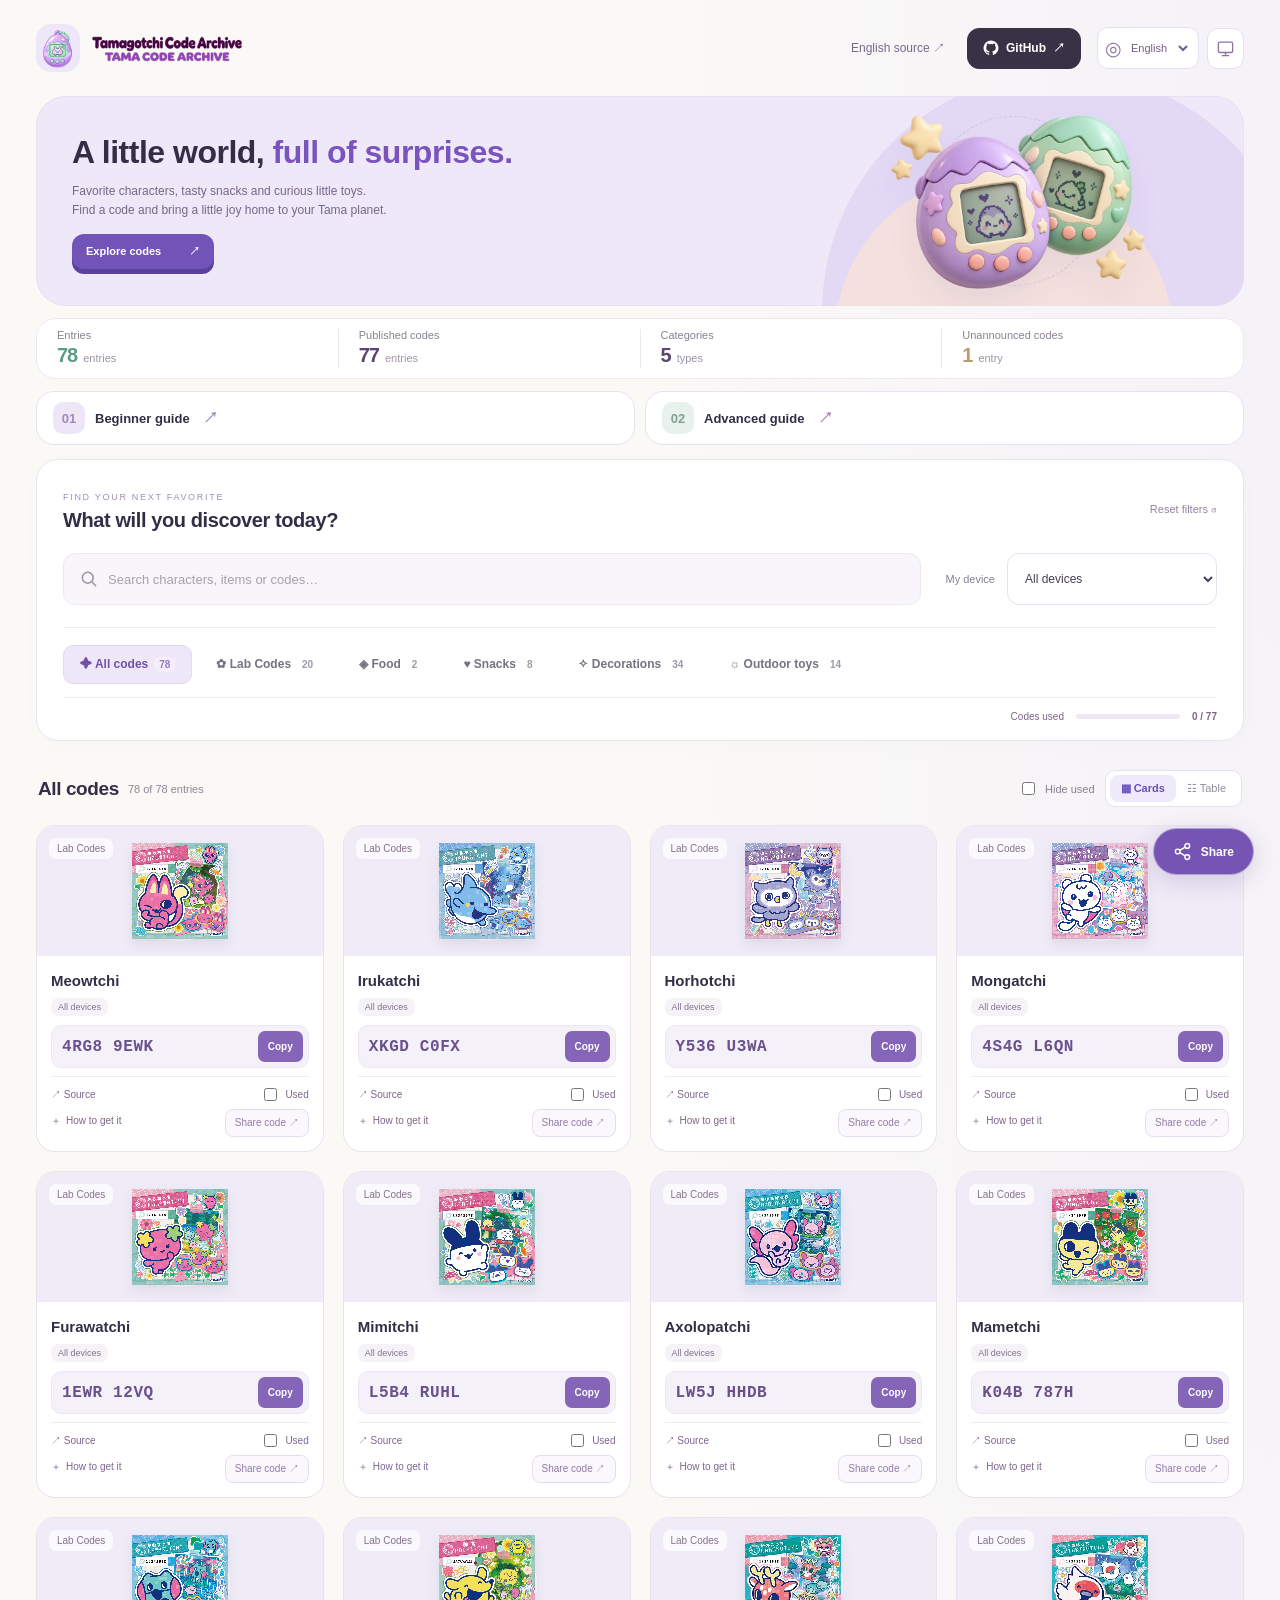
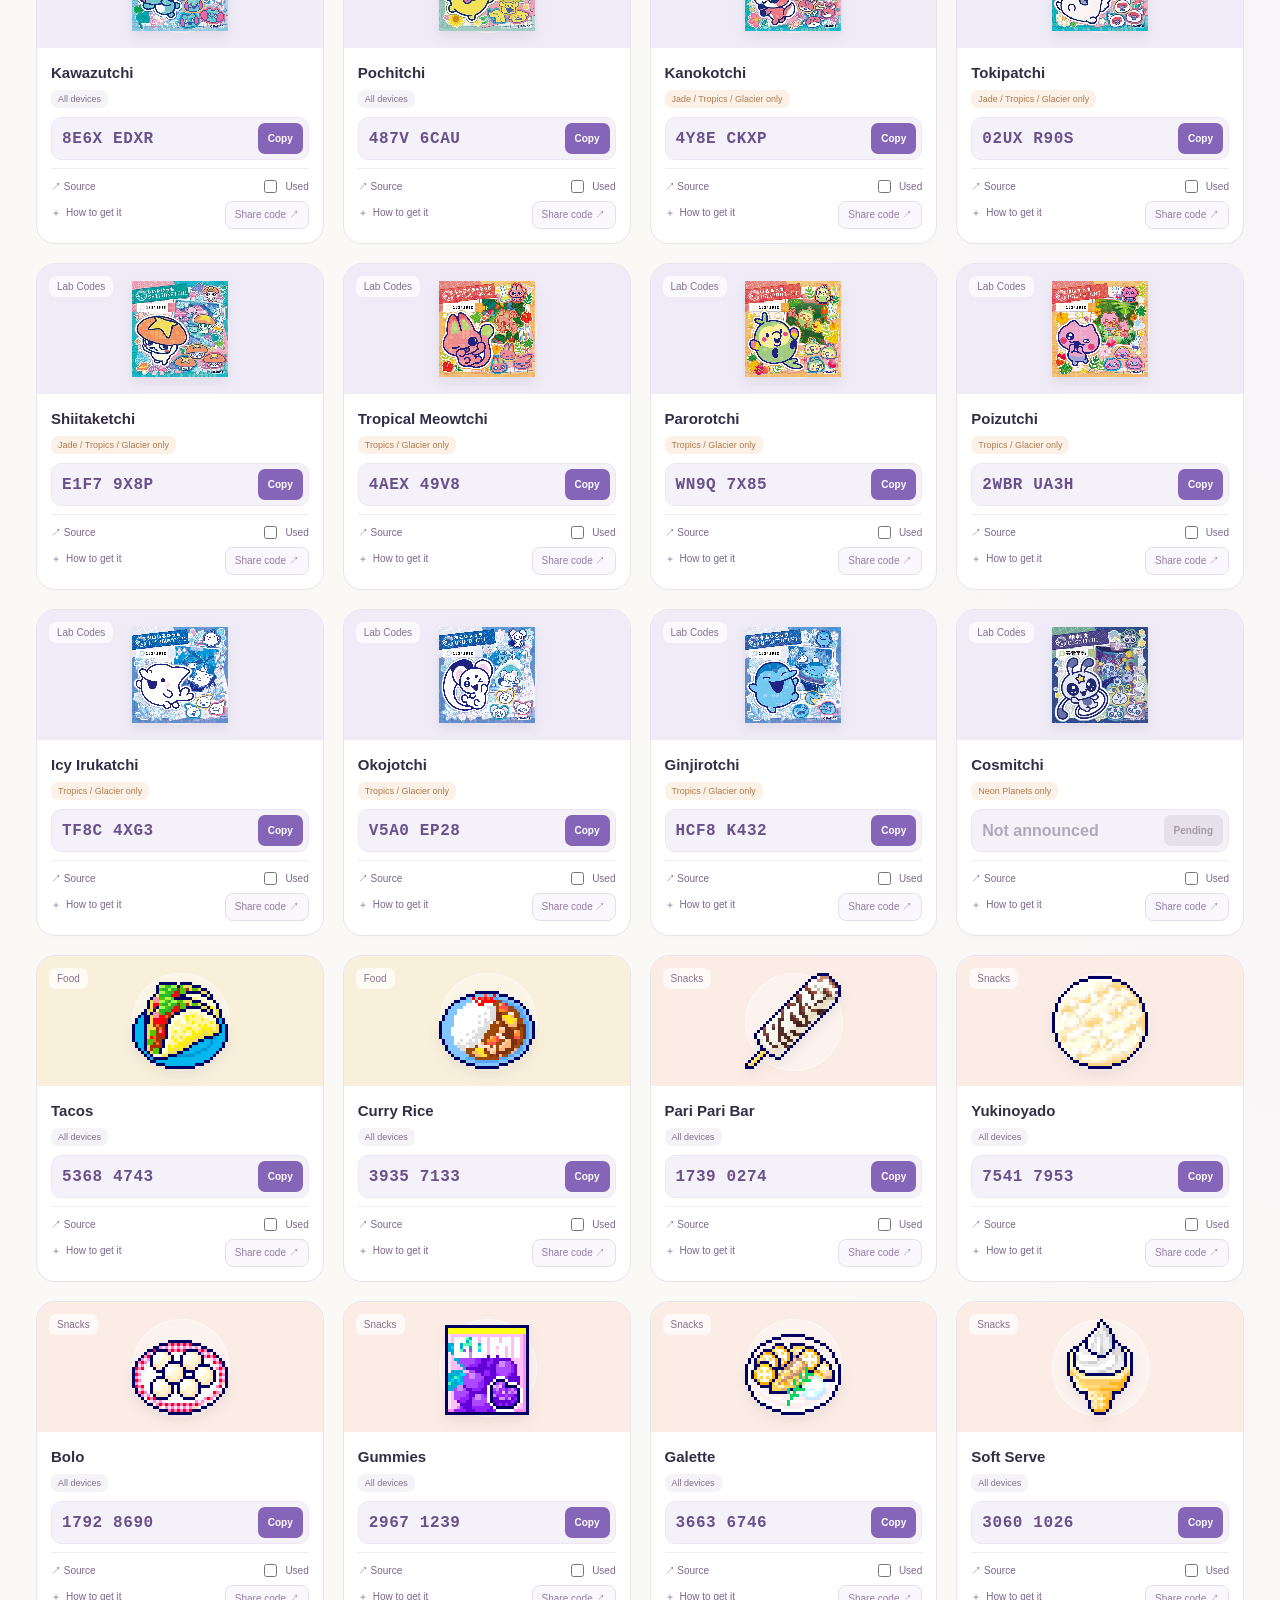
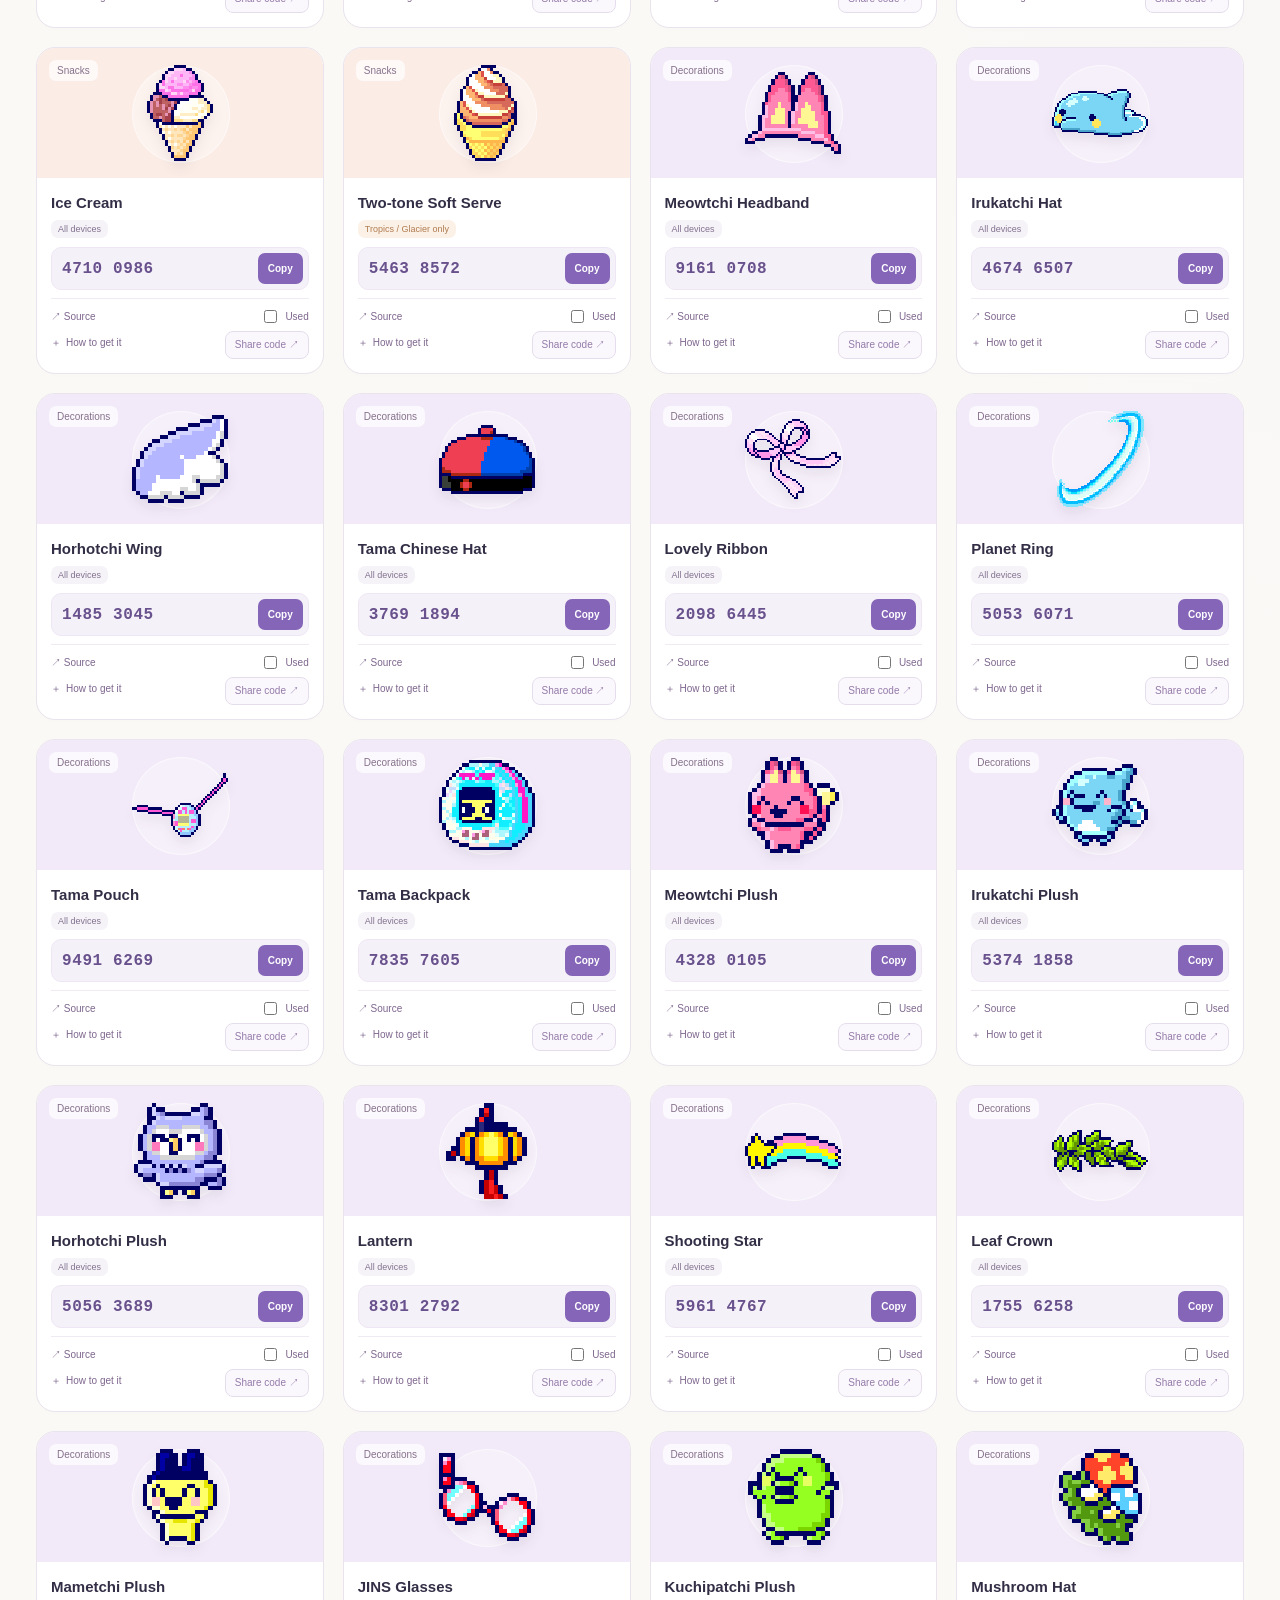
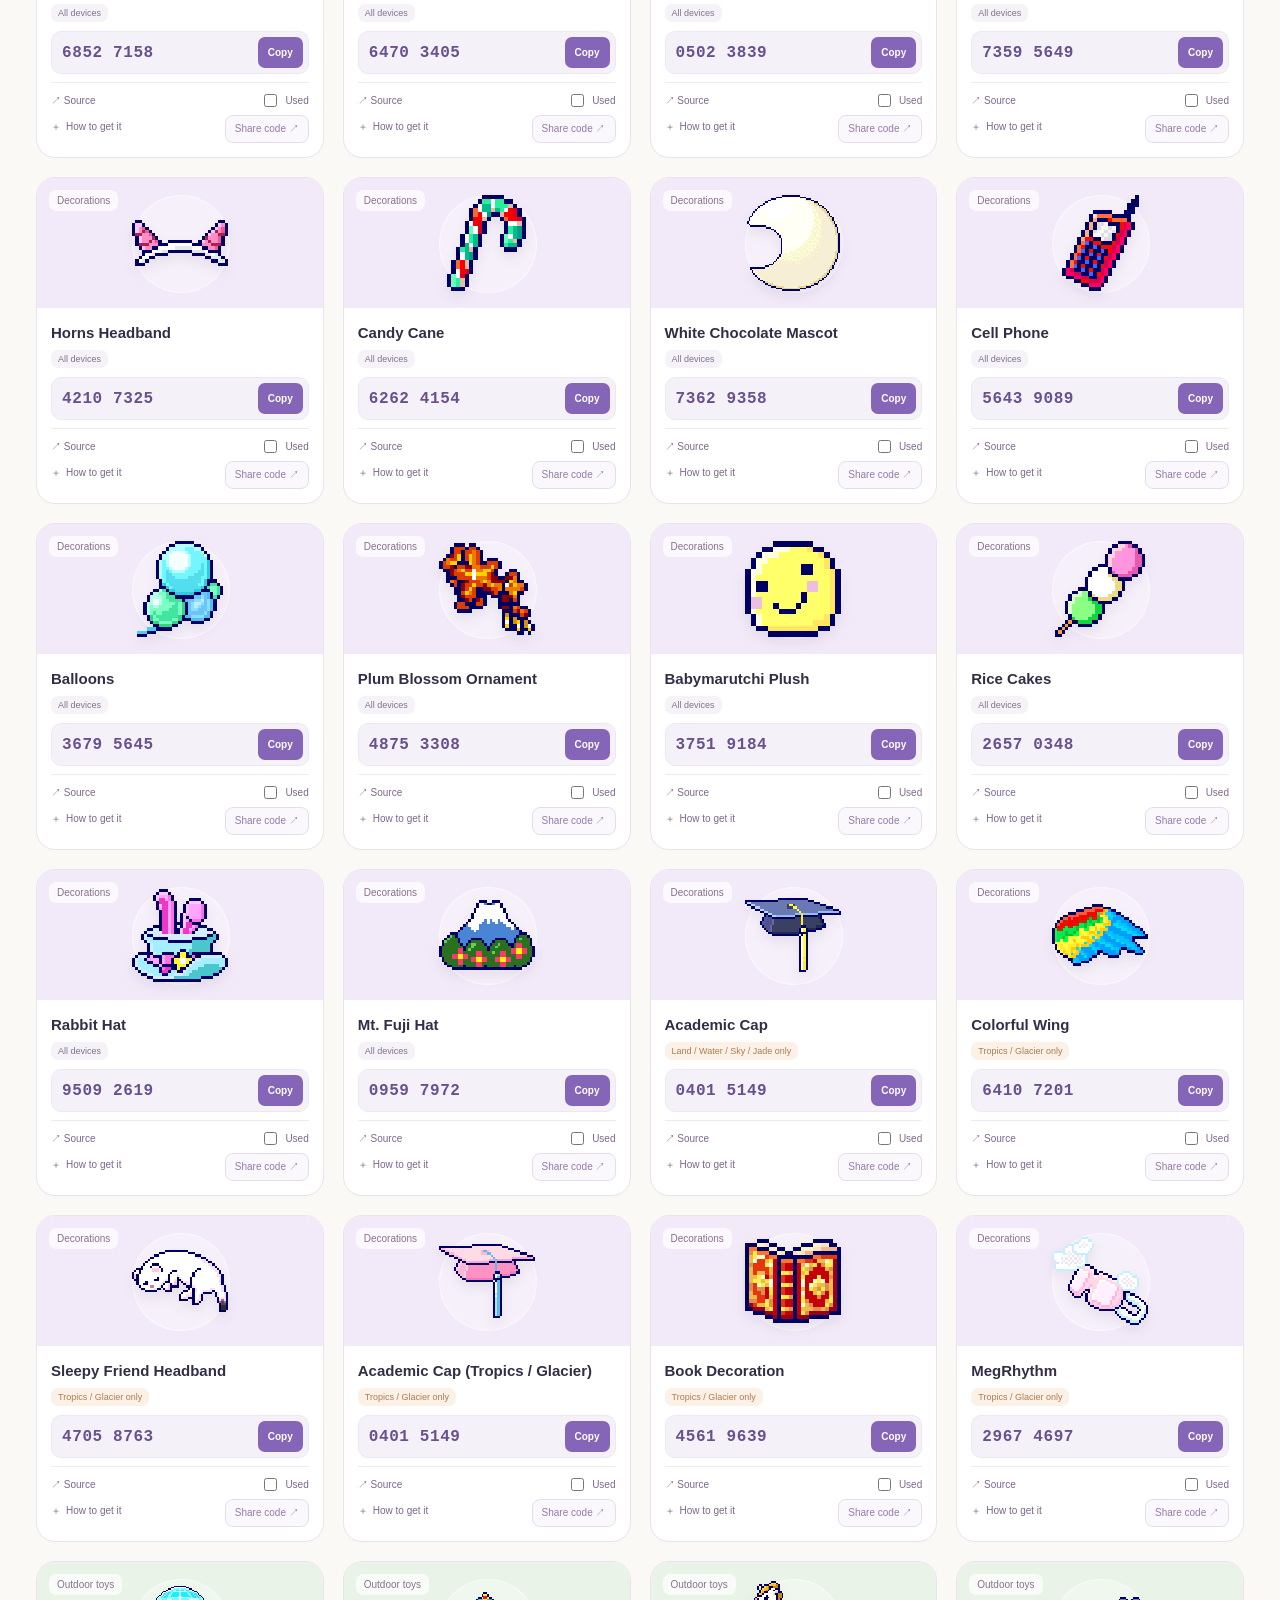
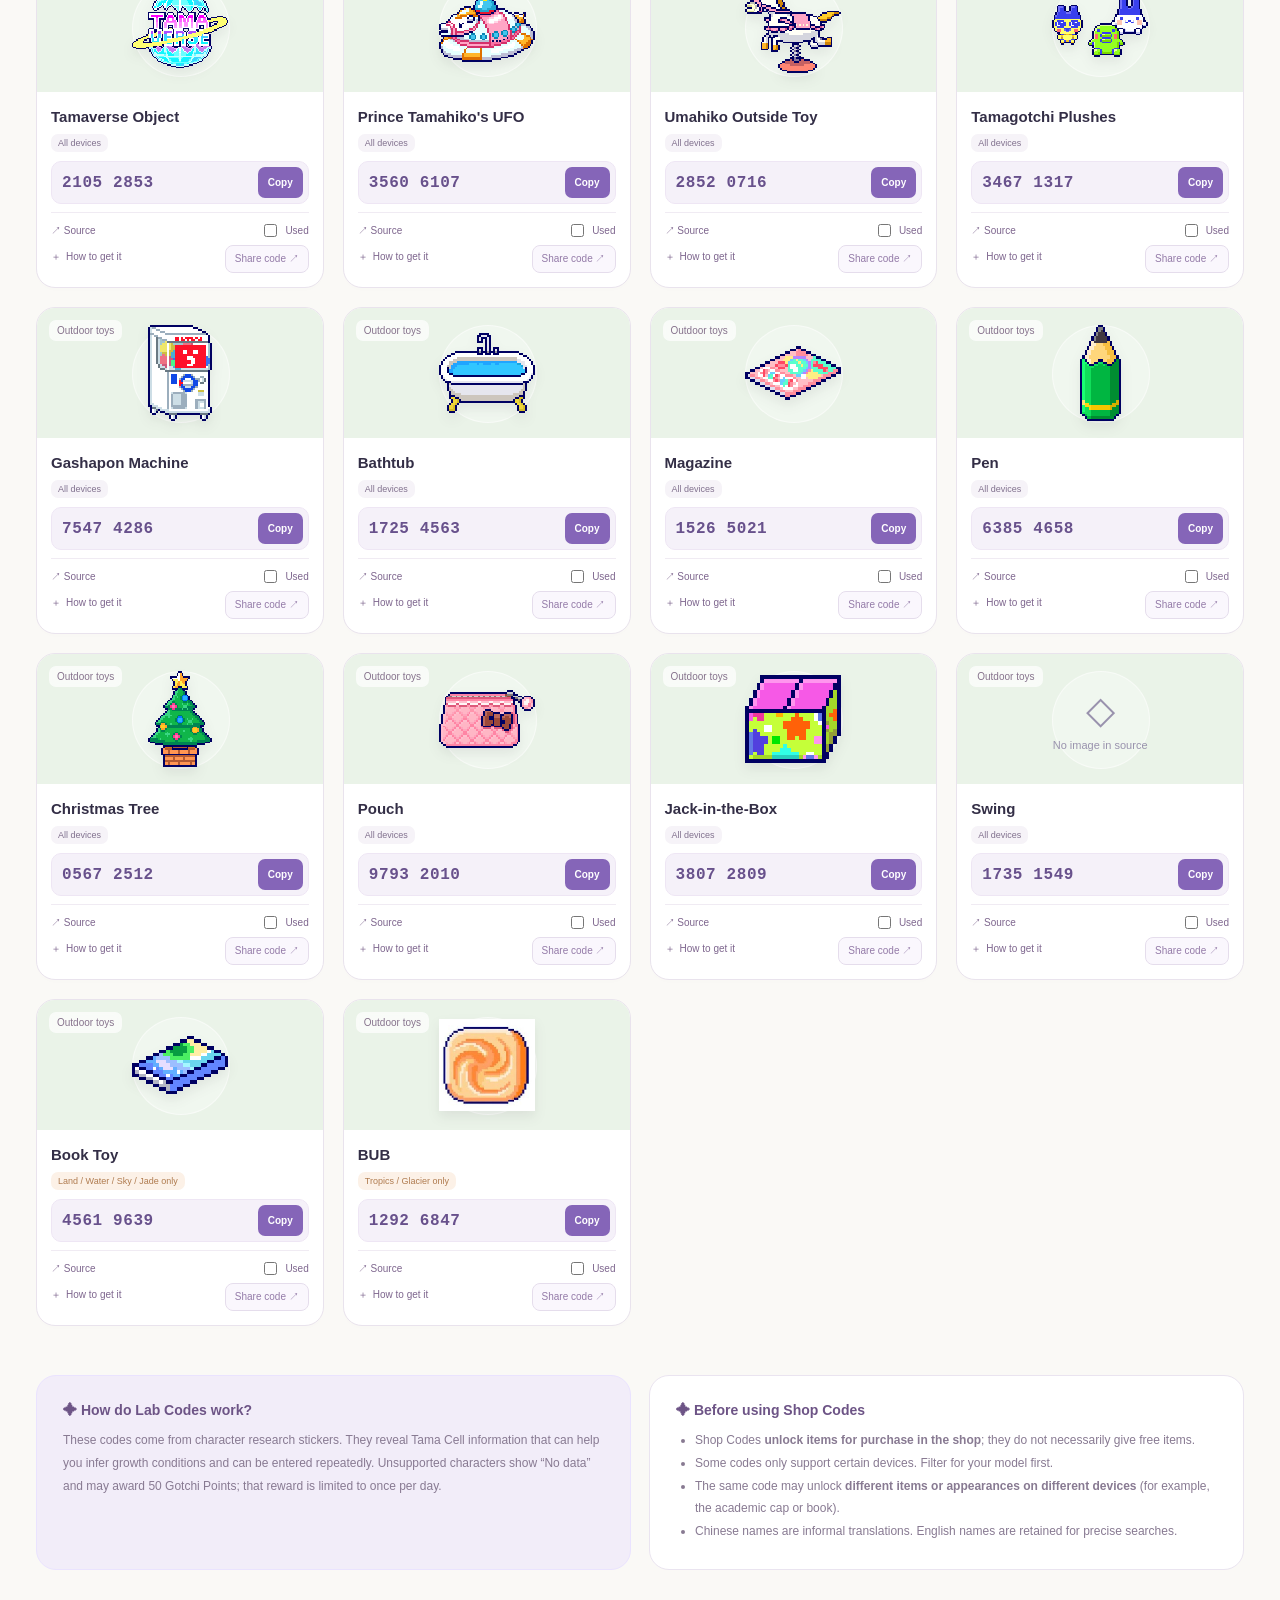
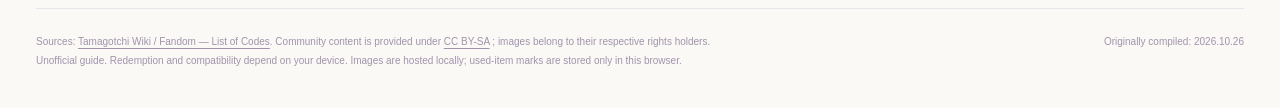
==== commit fc4f961a: "Illustrate localized archive wordmarks" ====
--- a/public/index.html
+++ b/public/index.html
@@ -15,7 +15,7 @@
 <a class="skip-link" href="#main">跳到代码列表</a>
 <noscript><p class="noscript">请启用 JavaScript 以使用代码图鉴、搜索与筛选。</p></noscript>
 <div class="shell">
-<header class="topbar"><a href="#top" class="brand"><span class="brandmark"><img src="./assets/art/archive-logo-v1.png" alt="" width="48" height="48"></span><img class="brand-wordmark" data-wordmark="zh-CN" src="./assets/art/archive-wordmark-v1.png" alt="" width="300" height="75"><img class="brand-wordmark" data-wordmark="zh-TW" src="./assets/art/archive-wordmark-zh-TW.png" alt="" width="300" height="75"><img class="brand-wordmark" data-wordmark="ja" src="./assets/art/archive-wordmark-ja.png" alt="" width="300" height="75"><img class="brand-wordmark" data-wordmark="ko" src="./assets/art/archive-wordmark-ko.png" alt="" width="300" height="75"><img class="brand-wordmark" data-wordmark="en" src="./assets/art/archive-wordmark-en.png" alt="" width="300" height="75"><span class="brandtext"><b>拓麻歌子代码图鉴</b><small>TAMA CODE ARCHIVE</small></span></a><nav class="topbar-links" aria-label="相关链接"><a class="orig-link" href="https://tamagotchi.fandom.com/wiki/Tamagotchi_Paradise/List_of_Codes" target="_blank" rel="noopener noreferrer">查看英文原文 ↗</a><a class="github-link" href="https://github.com/isunky/TamagotchiCode" target="_blank" rel="noopener noreferrer" aria-label="GitHub 仓库"><svg aria-hidden="true" viewBox="0 0 24 24"><path fill="currentColor" d="M12 .8a11.2 11.2 0 0 0-3.54 21.83c.56.1.77-.24.77-.54v-2.1c-3.13.68-3.79-1.33-3.79-1.33-.51-1.3-1.25-1.65-1.25-1.65-1.02-.7.08-.69.08-.69 1.13.08 1.72 1.16 1.72 1.16 1 1.72 2.63 1.22 3.27.94.1-.73.4-1.23.71-1.51-2.5-.28-5.13-1.25-5.13-5.57 0-1.23.44-2.23 1.16-3.02-.12-.28-.5-1.43.1-2.98 0 0 .95-.3 3.08 1.15a10.65 10.65 0 0 1 5.6 0c2.14-1.45 3.08-1.15 3.08-1.15.61 1.55.23 2.7.11 2.98.72.79 1.15 1.79 1.15 3.02 0 4.33-2.63 5.28-5.14 5.56.4.35.76 1.03.76 2.08v3.1c0 .3.2.65.78.54A11.2 11.2 0 0 0 12 .8Z"/></svg><span>GitHub</span><span aria-hidden="true">↗</span></a></nav></header>
+<header class="topbar"><a href="#top" class="brand"><span class="brandmark"><img src="./assets/art/archive-logo-v1.png" alt="" width="48" height="48"></span><img class="brand-wordmark" data-wordmark="zh-CN" src="./assets/art/archive-wordmark-v1.png" alt="" width="300" height="75"><img class="brand-wordmark" data-wordmark="zh-TW" src="./assets/art/archive-wordmark-zh-TW-v2.png" alt="" width="300" height="75"><img class="brand-wordmark" data-wordmark="ja" src="./assets/art/archive-wordmark-ja-v2.png" alt="" width="300" height="75"><img class="brand-wordmark" data-wordmark="ko" src="./assets/art/archive-wordmark-ko-v2.png" alt="" width="300" height="75"><img class="brand-wordmark" data-wordmark="en" src="./assets/art/archive-wordmark-en-v2.png" alt="" width="300" height="75"><span class="brandtext"><b>拓麻歌子代码图鉴</b><small>TAMA CODE ARCHIVE</small></span></a><nav class="topbar-links" aria-label="相关链接"><a class="orig-link" href="https://tamagotchi.fandom.com/wiki/Tamagotchi_Paradise/List_of_Codes" target="_blank" rel="noopener noreferrer">查看英文原文 ↗</a><a class="github-link" href="https://github.com/isunky/TamagotchiCode" target="_blank" rel="noopener noreferrer" aria-label="GitHub 仓库"><svg aria-hidden="true" viewBox="0 0 24 24"><path fill="currentColor" d="M12 .8a11.2 11.2 0 0 0-3.54 21.83c.56.1.77-.24.77-.54v-2.1c-3.13.68-3.79-1.33-3.79-1.33-.51-1.3-1.25-1.65-1.25-1.65-1.02-.7.08-.69.08-.69 1.13.08 1.72 1.16 1.72 1.16 1 1.72 2.63 1.22 3.27.94.1-.73.4-1.23.71-1.51-2.5-.28-5.13-1.25-5.13-5.57 0-1.23.44-2.23 1.16-3.02-.12-.28-.5-1.43.1-2.98 0 0 .95-.3 3.08 1.15a10.65 10.65 0 0 1 5.6 0c2.14-1.45 3.08-1.15 3.08-1.15.61 1.55.23 2.7.11 2.98.72.79 1.15 1.79 1.15 3.02 0 4.33-2.63 5.28-5.14 5.56.4.35.76 1.03.76 2.08v3.1c0 .3.2.65.78.54A11.2 11.2 0 0 0 12 .8Z"/></svg><span>GitHub</span><span aria-hidden="true">↗</span></a></nav></header>
 <section id="top" class="hero">
   <div class="hero-copy">
     <div class="eyebrow"><span class="dot"></span> 你的 PARADISE 口袋图鉴</div>
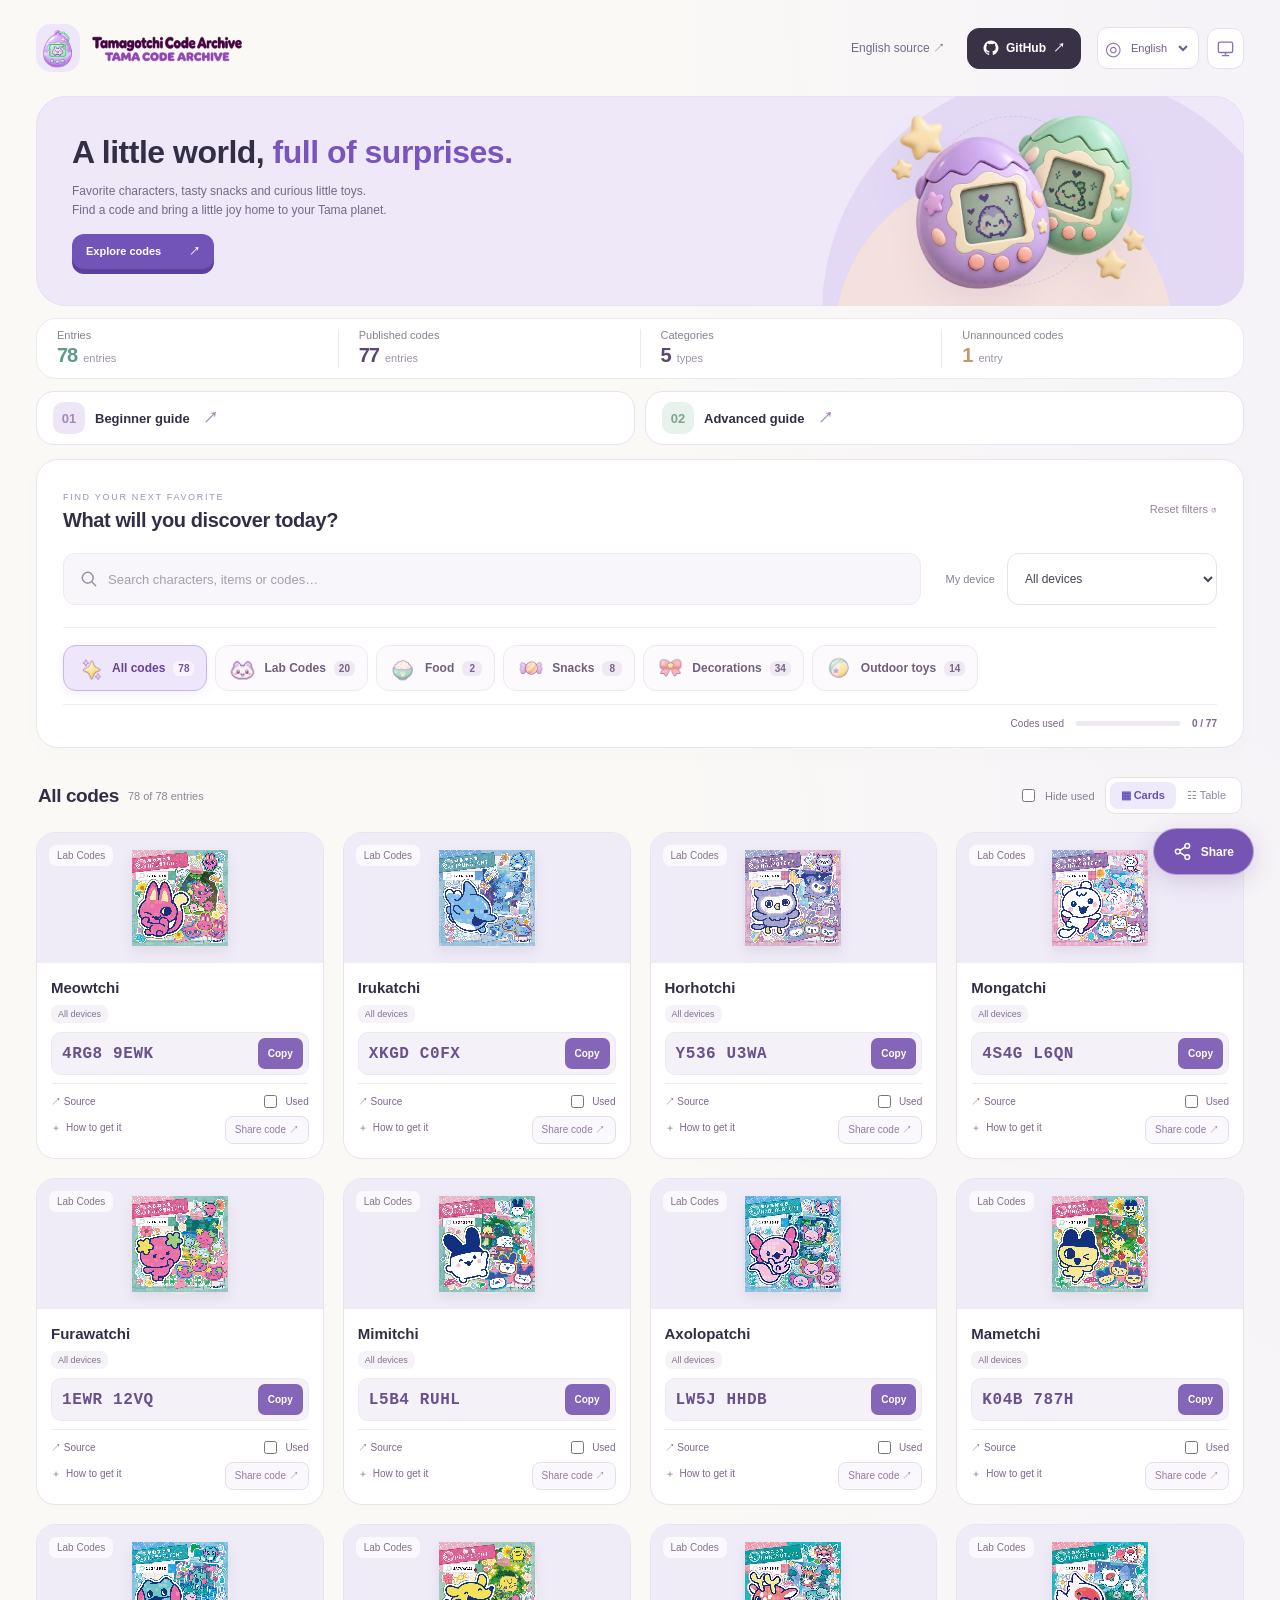
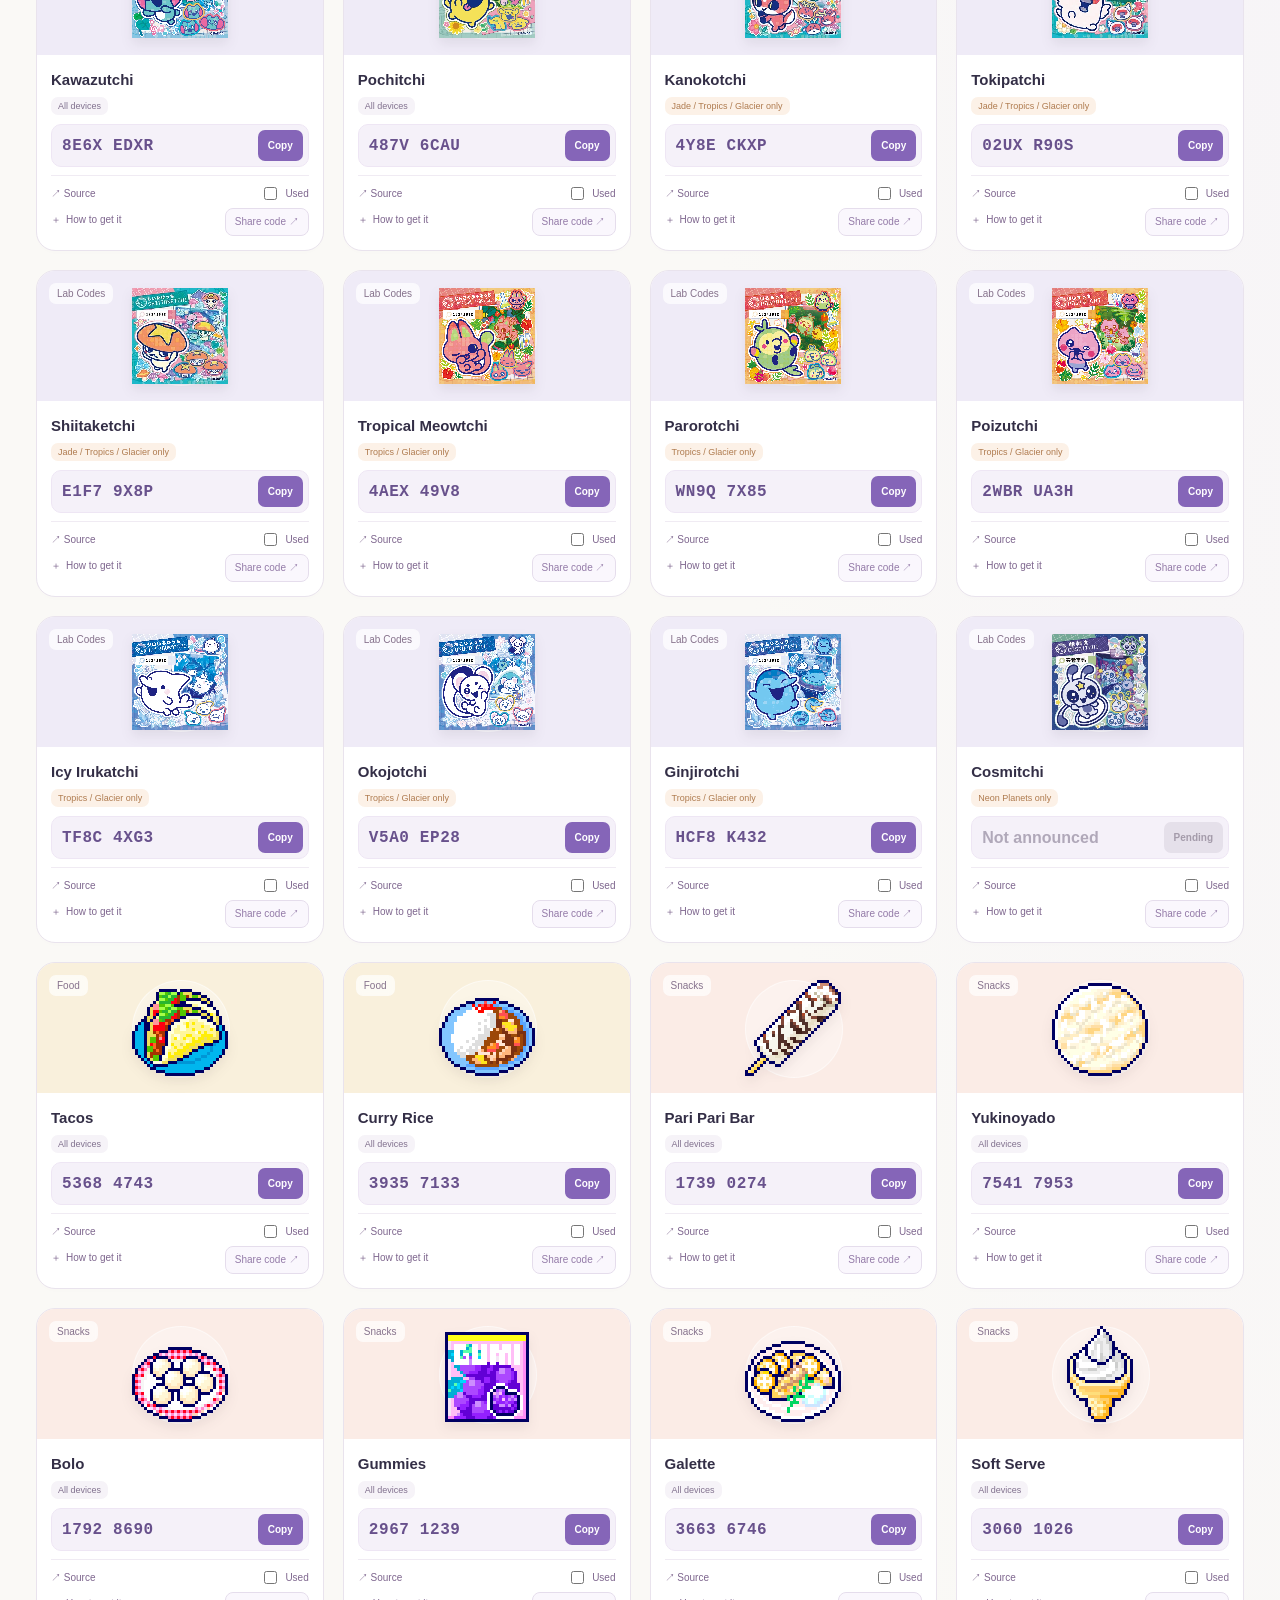
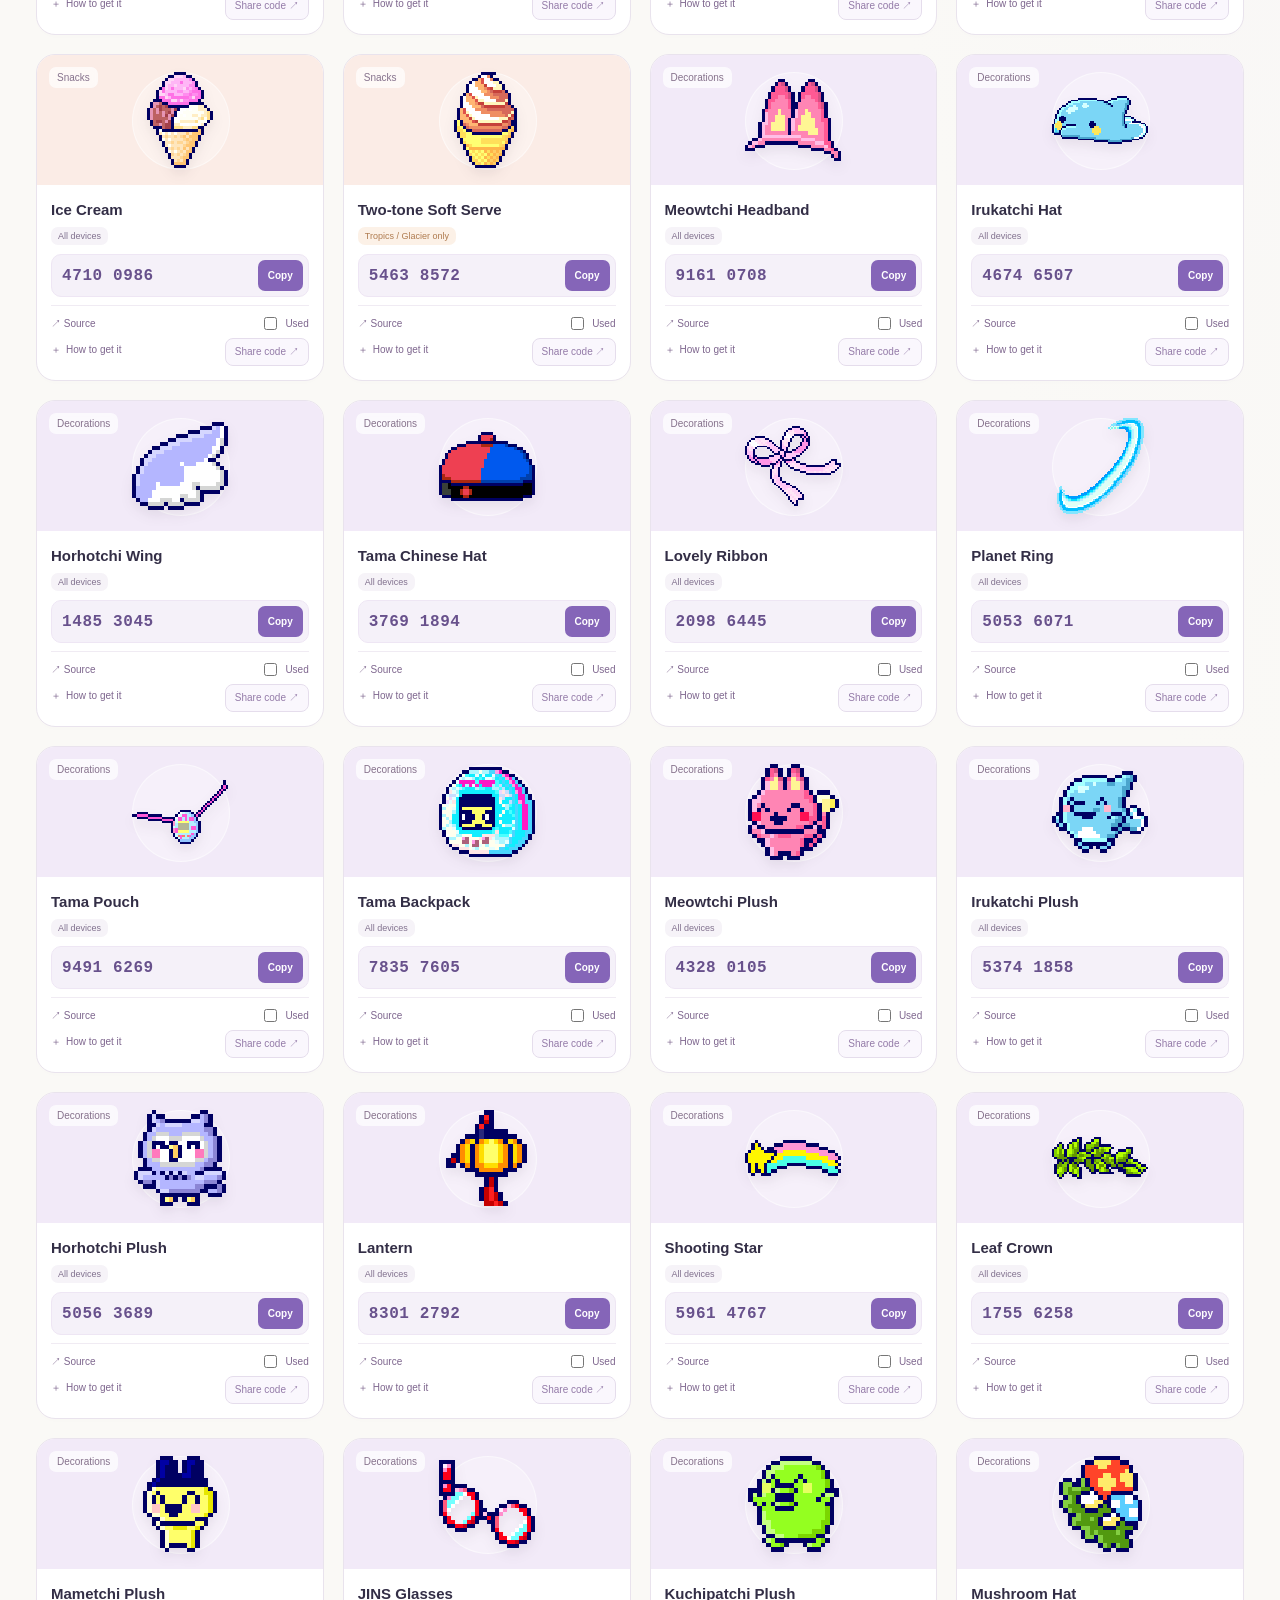
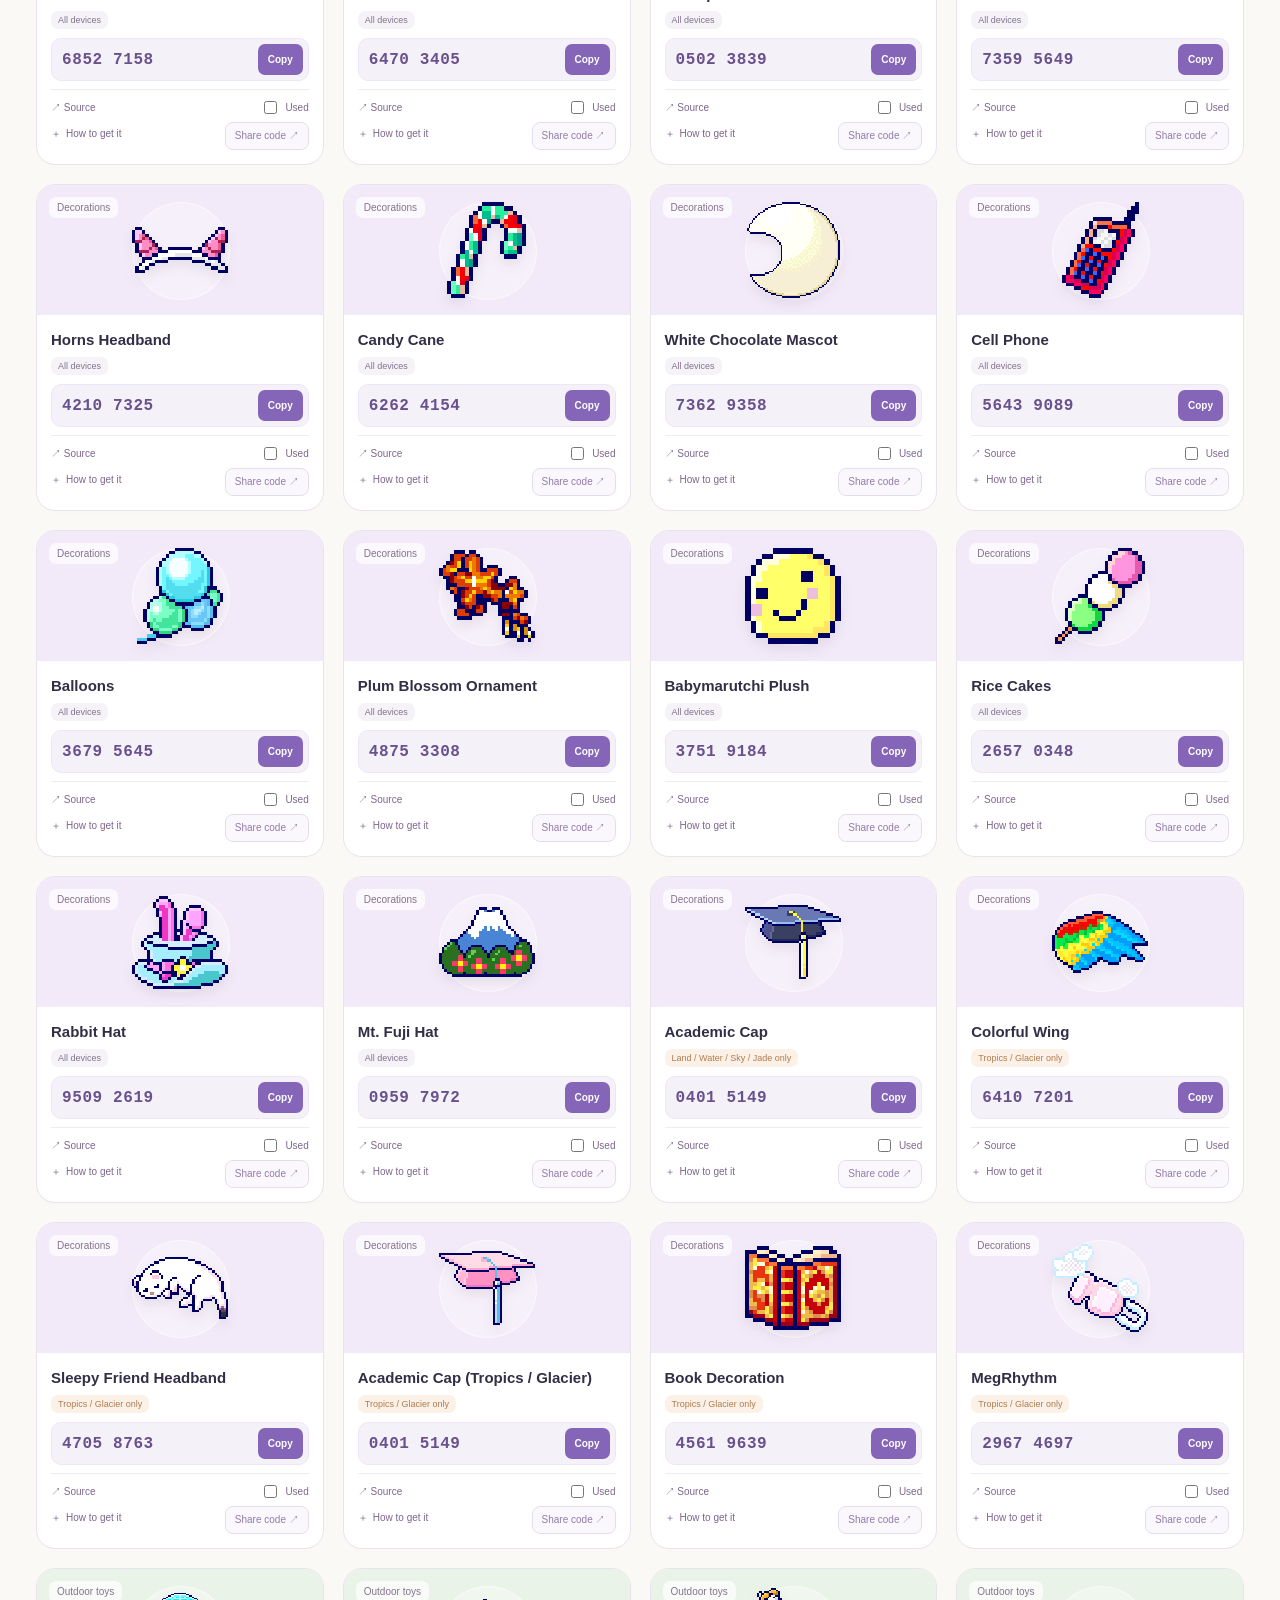
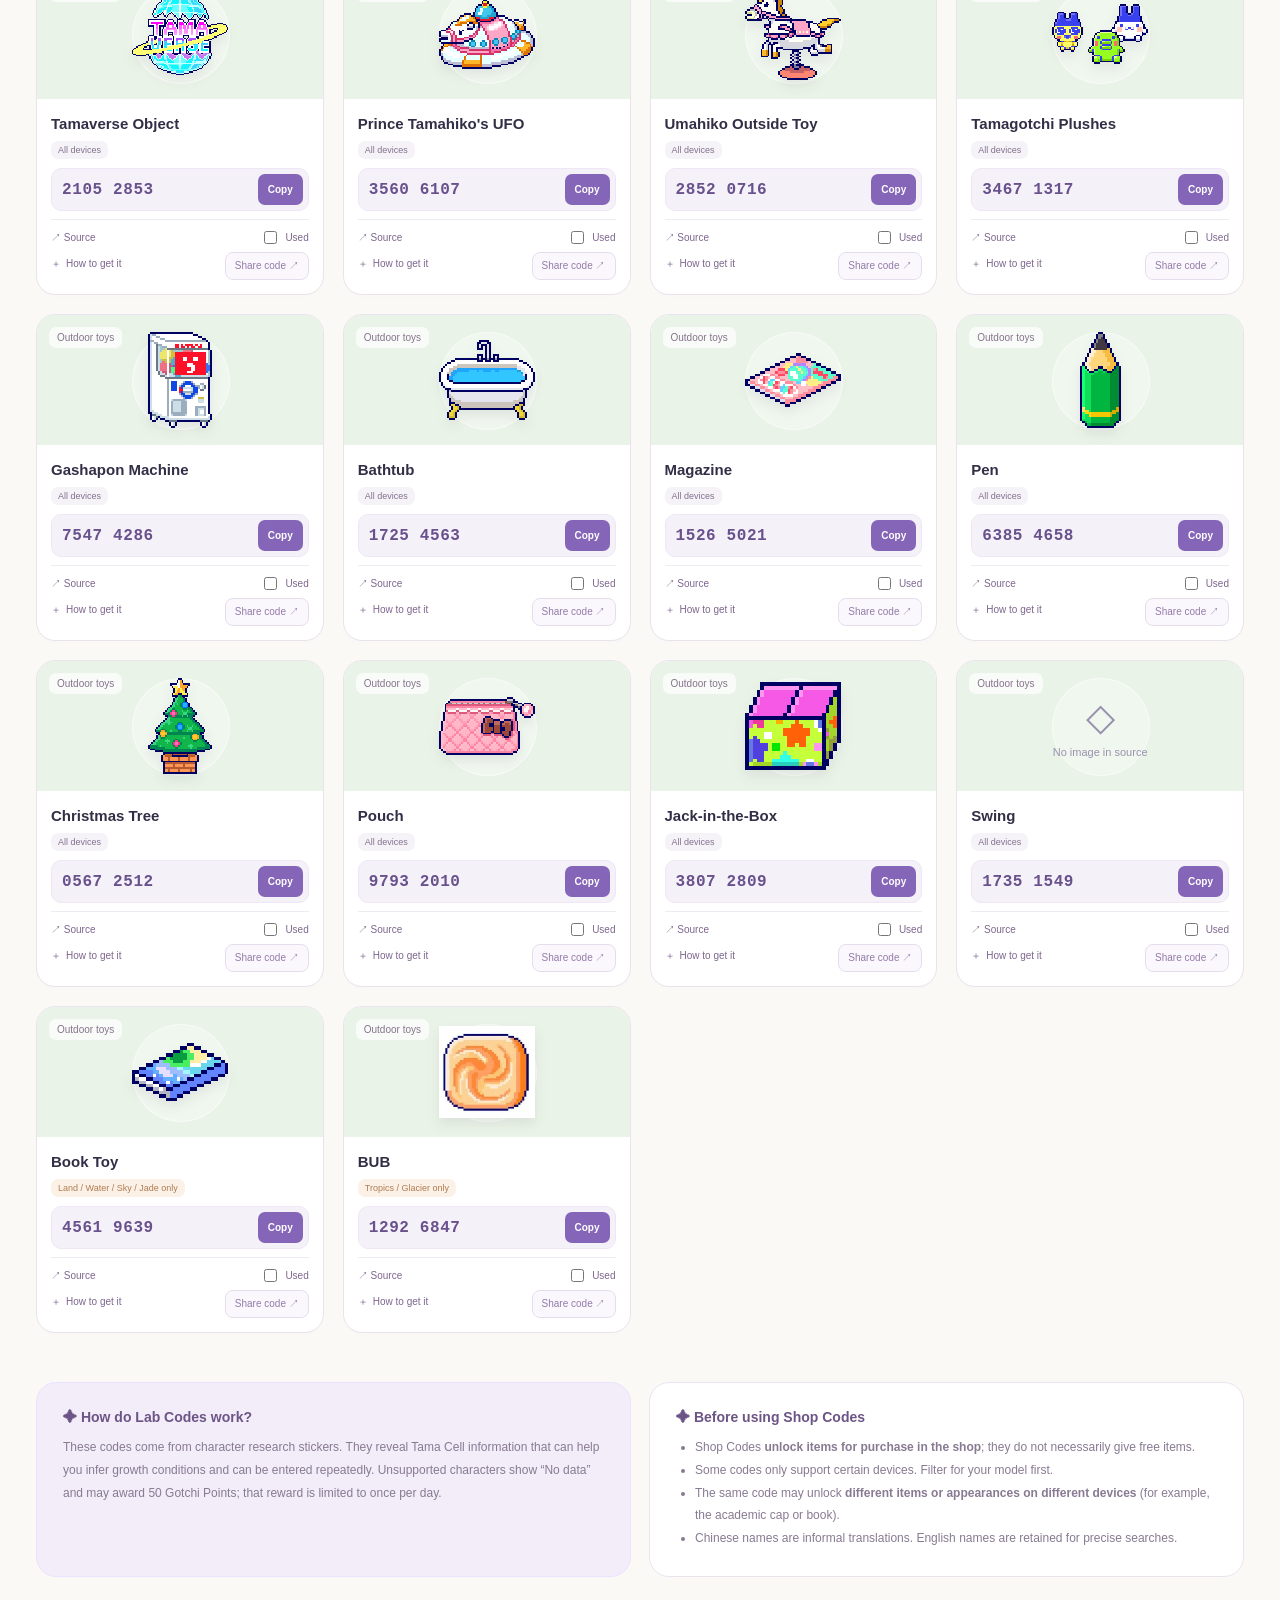
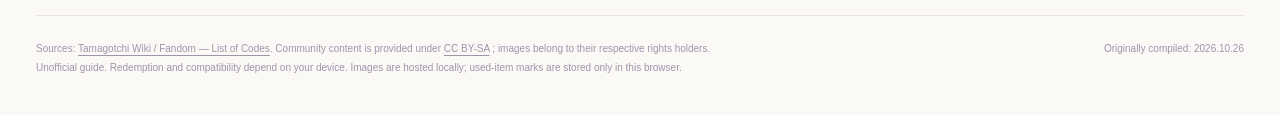
==== commit 2eeaa82e: "Polish category filters with illustrated icons" ====
--- a/public/index.html
+++ b/public/index.html
@@ -10,7 +10,7 @@
 <title>拓麻歌子 Paradise · 中文代码图鉴</title>
 <link rel="stylesheet" href="./assets/styles.css?v=20261108-header1">
 <link rel="stylesheet" href="./assets/refresh.css?v=20261108-header1">
-<link rel="stylesheet" href="./assets/i18n.css?v=20261108-header1"><script src="./assets/i18n-data.js?v=20261108-header1" defer></script><script src="./assets/i18n.js?v=20261108-header1" defer></script><link rel="stylesheet" href="./assets/share.css?v=20261108-header1"><script type="module" src="./assets/share.js?v=20261108-header1"></script><link rel="stylesheet" href="./assets/theme.css?v=20261108-header1"><link rel="stylesheet" href="./assets/polish.css?v=20261108-wordmark2"><script src="./assets/experience.js?v=20261108-header1" defer></script></head>
+<link rel="stylesheet" href="./assets/i18n.css?v=20261108-header1"><script src="./assets/i18n-data.js?v=20261108-header1" defer></script><script src="./assets/i18n.js?v=20261108-header1" defer></script><link rel="stylesheet" href="./assets/share.css?v=20261108-header1"><script type="module" src="./assets/share.js?v=20261108-header1"></script><link rel="stylesheet" href="./assets/theme.css?v=20261108-header1"><link rel="stylesheet" href="./assets/polish.css?v=20261108-categories1"><script src="./assets/experience.js?v=20261108-header1" defer></script></head>
 <body>
 <a class="skip-link" href="#main">跳到代码列表</a>
 <noscript><p class="noscript">请启用 JavaScript 以使用代码图鉴、搜索与筛选。</p></noscript>
@@ -37,6 +37,6 @@
 <div id="toast" class="toast" role="status" aria-live="polite"></div><div id="lightbox" class="lightbox" role="dialog" aria-modal="true" aria-label="放大查看图片"><button type="button" class="close-lightbox" aria-label="关闭">×</button><figure><img id="big-image" alt=""><figcaption id="big-caption"></figcaption></figure></div>
 <script src="./assets/data.js?v=20261108-header1" defer></script>
 <script src="./assets/archive-utils.js?v=20261108-header1" defer></script>
-<script src="./assets/app.js?v=20261108-header1" defer></script>
+<script src="./assets/app.js?v=20261108-categories1" defer></script>
 </body>
 </html>
--- a/public/assets/polish.css
+++ b/public/assets/polish.css
@@ -38,3 +38,6 @@
 html[lang="zh-CN"] .topbar .brand-wordmark{display:none}
 html[lang="zh-CN"] .topbar .brand-wordmark[data-wordmark="zh-CN"],html[lang="zh-TW"] .topbar .brand-wordmark[data-wordmark="zh-TW"],html[lang="ja"] .topbar .brand-wordmark[data-wordmark="ja"],html[lang="ko"] .topbar .brand-wordmark[data-wordmark="ko"],html[lang="en"] .topbar .brand-wordmark[data-wordmark="en"]{display:block}
 .topbar .brandtext{position:absolute;width:1px;height:1px;overflow:hidden;clip-path:inset(50%);white-space:nowrap}
+/* Category navigation */
+.tabs{gap:8px;align-items:stretch}.tab{display:inline-flex;align-items:center;gap:7px;min-height:46px;padding:7px 12px;border:1px solid #eee7f3;border-radius:13px;background:#fcfafd;color:#6f617d;transition:background .18s,border-color .18s,box-shadow .18s}.tab:hover{background:#f5effa;border-color:#dfd0ed}.tab.active{background:#eee6fa;border-color:#cbb5e4;color:#664295;box-shadow:0 3px 10px #7859a018}.tab-icon{display:block;flex:none;width:29px;height:29px;background-image:url('./art/category-icons-v1.png');background-size:300% 200%;background-repeat:no-repeat}.tab[data-cat=all] .tab-icon{background-position:0 0}.tab[data-cat=lab] .tab-icon{background-position:50% 0}.tab[data-cat=food] .tab-icon{background-position:100% 0}.tab[data-cat=snack] .tab-icon{background-position:0 100%}.tab[data-cat=deco] .tab-icon{background-position:50% 100%}.tab[data-cat=toy] .tab-icon{background-position:100% 100%}.tab .count{display:inline-block;margin-left:1px;min-width:20px;text-align:center;background:#eee9f3;color:#756587;opacity:1}.tab.active .count{background:#fff9;color:#7150aa}html[data-theme=dark] .tab{background:#302638;border-color:#493650;color:#d0bddc}html[data-theme=dark] .tab:hover{background:#493354;border-color:#7a5a8d}html[data-theme=dark] .tab.active{background:#53396b;border-color:#a27bc2;color:#f2e4ff}html[data-theme=dark] .tab .count{background:#47364f;color:#dec9e9}html[data-theme=dark] .tab.active .count{background:#71518a;color:#fff}
+@media(max-width:540px){.tabs{gap:6px}.tab{min-height:41px;gap:4px;padding:5px 7px;font-size:10px}.tab-icon{width:25px;height:25px}.tab .count{display:inline-block;font-size:9px;min-width:16px;padding:2px 3px}}
